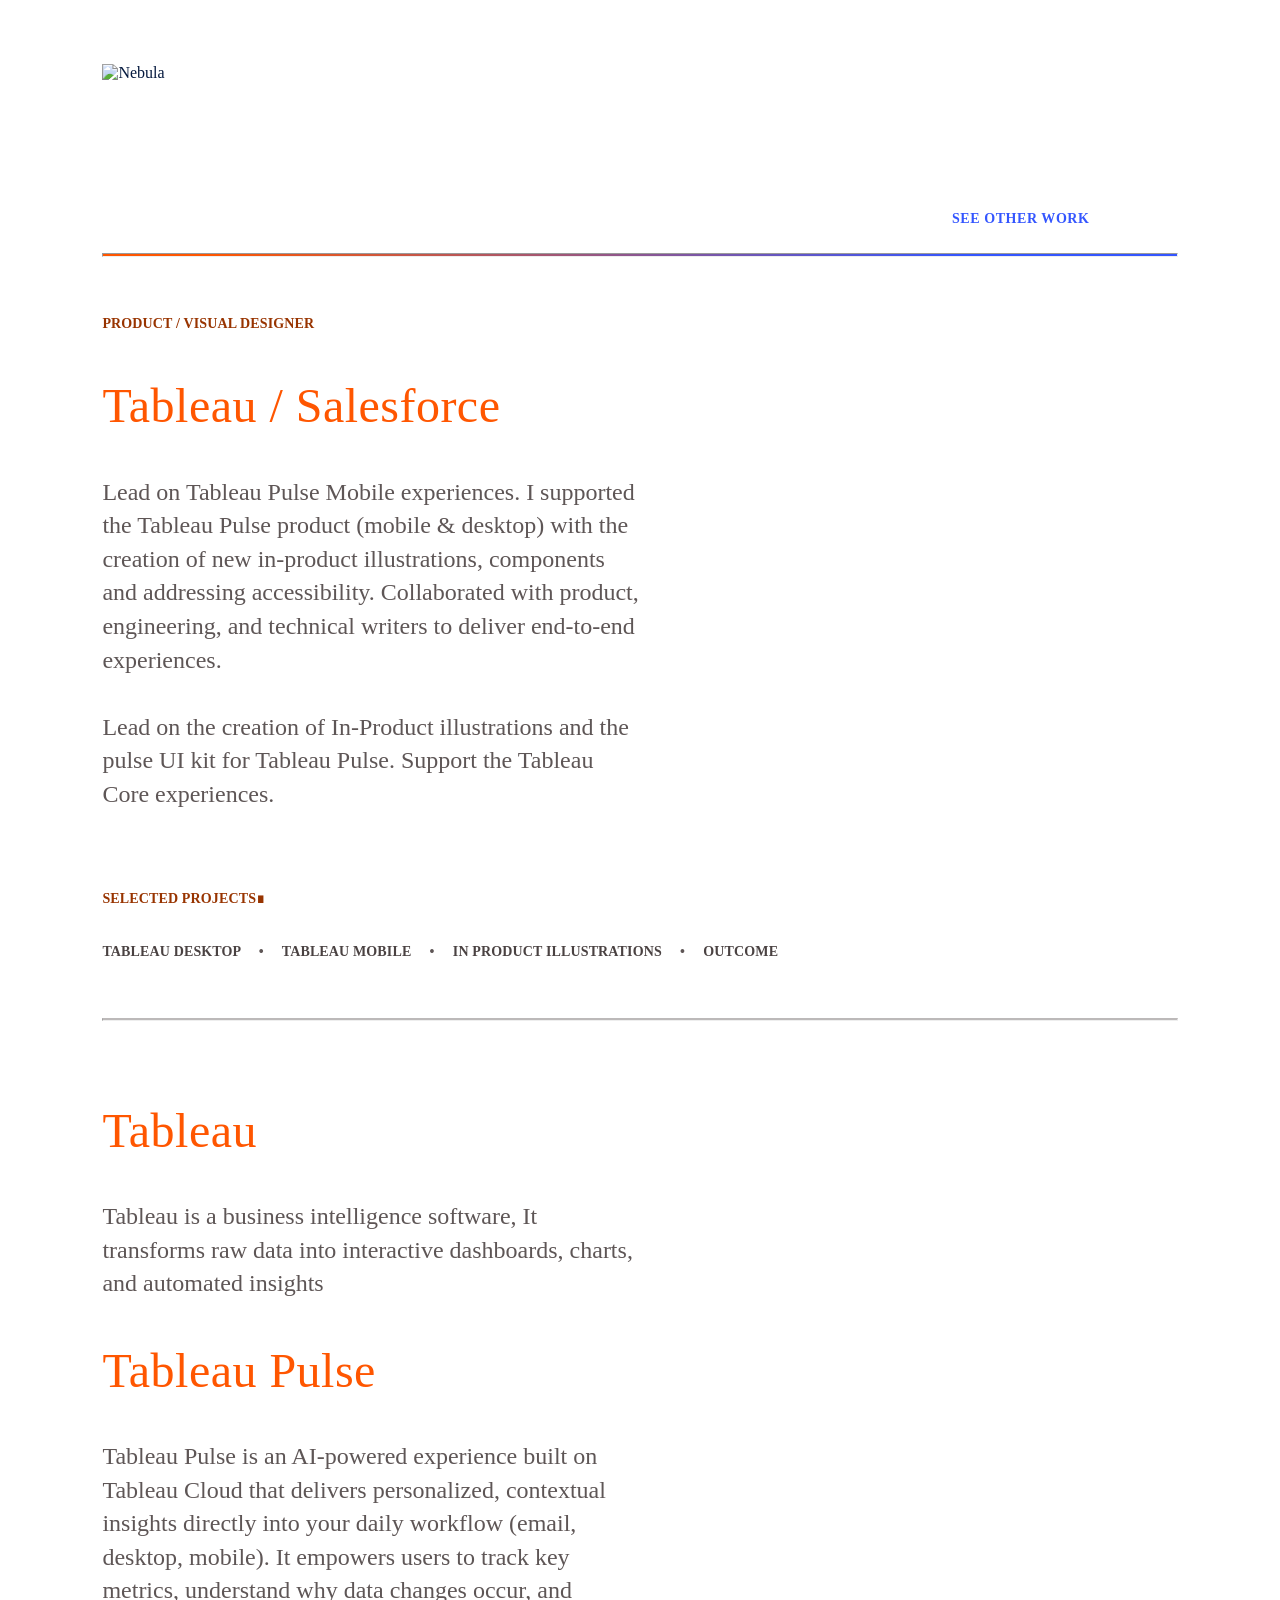
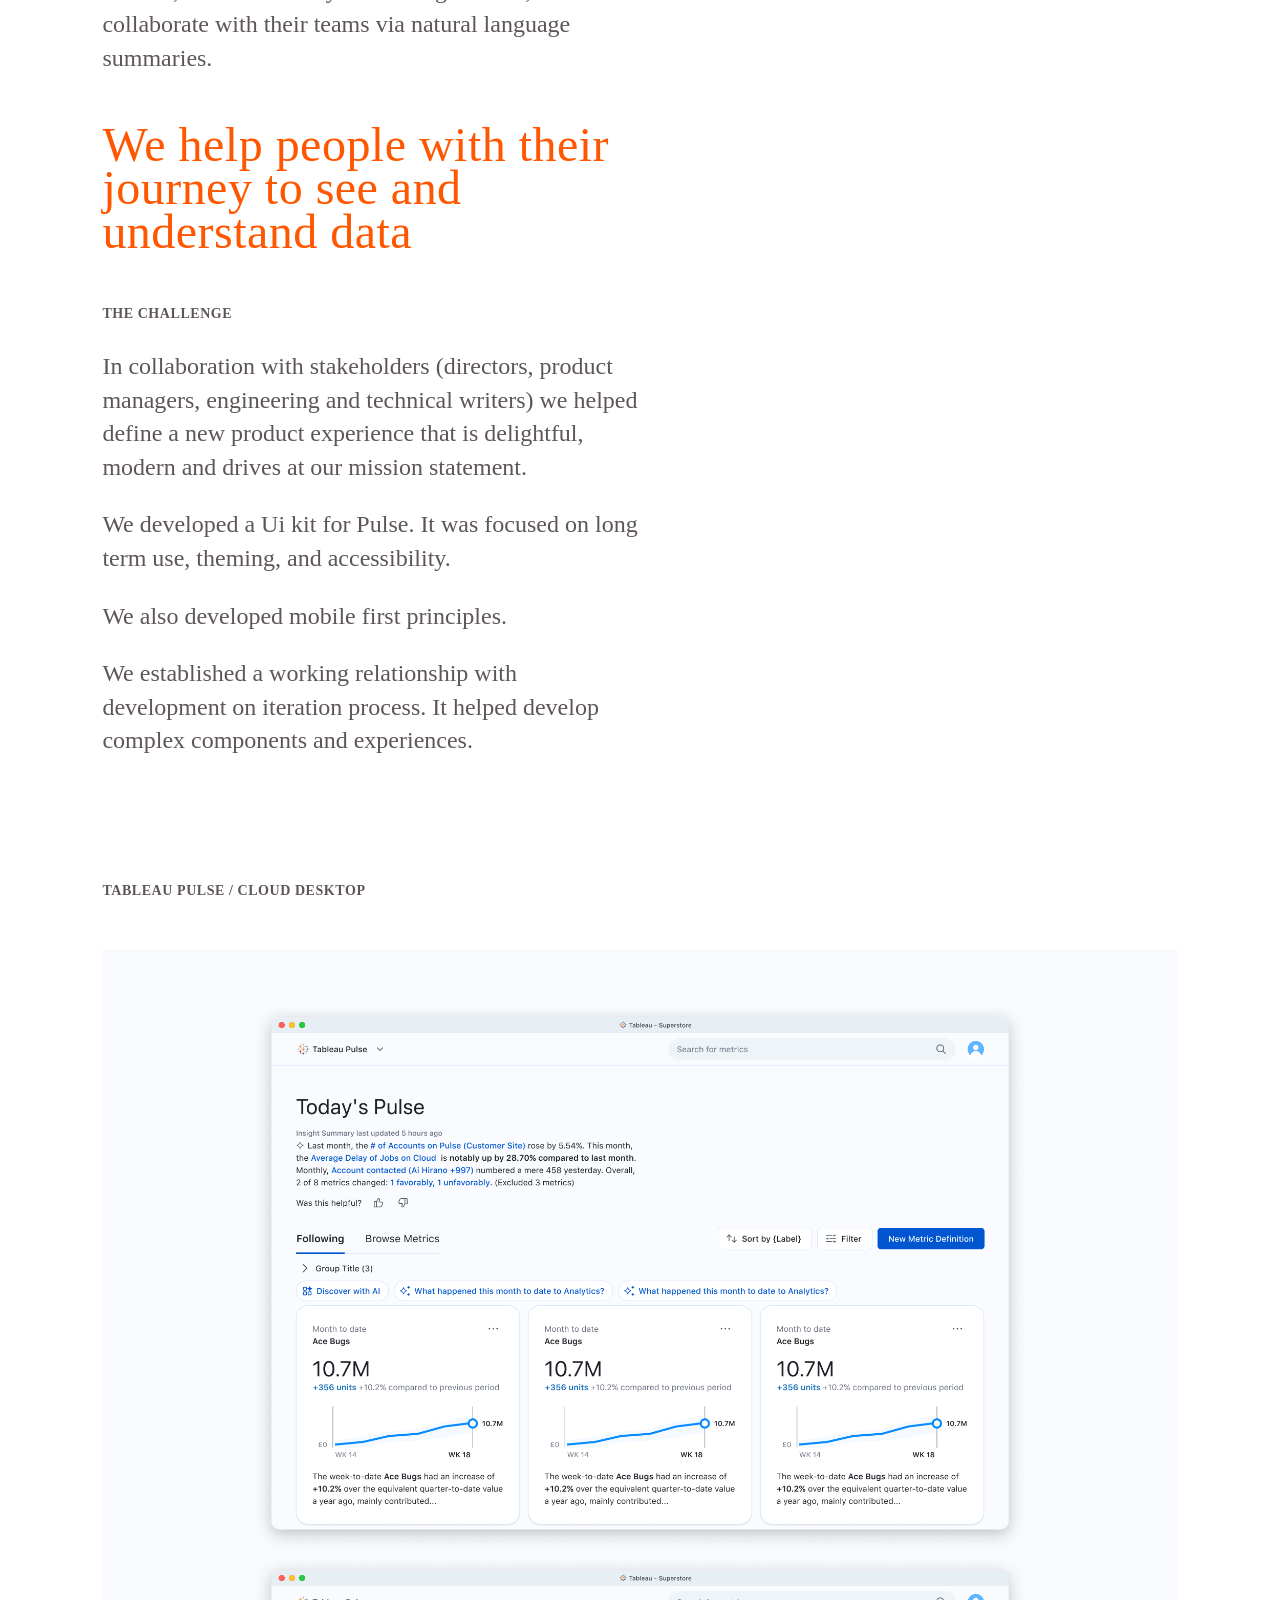
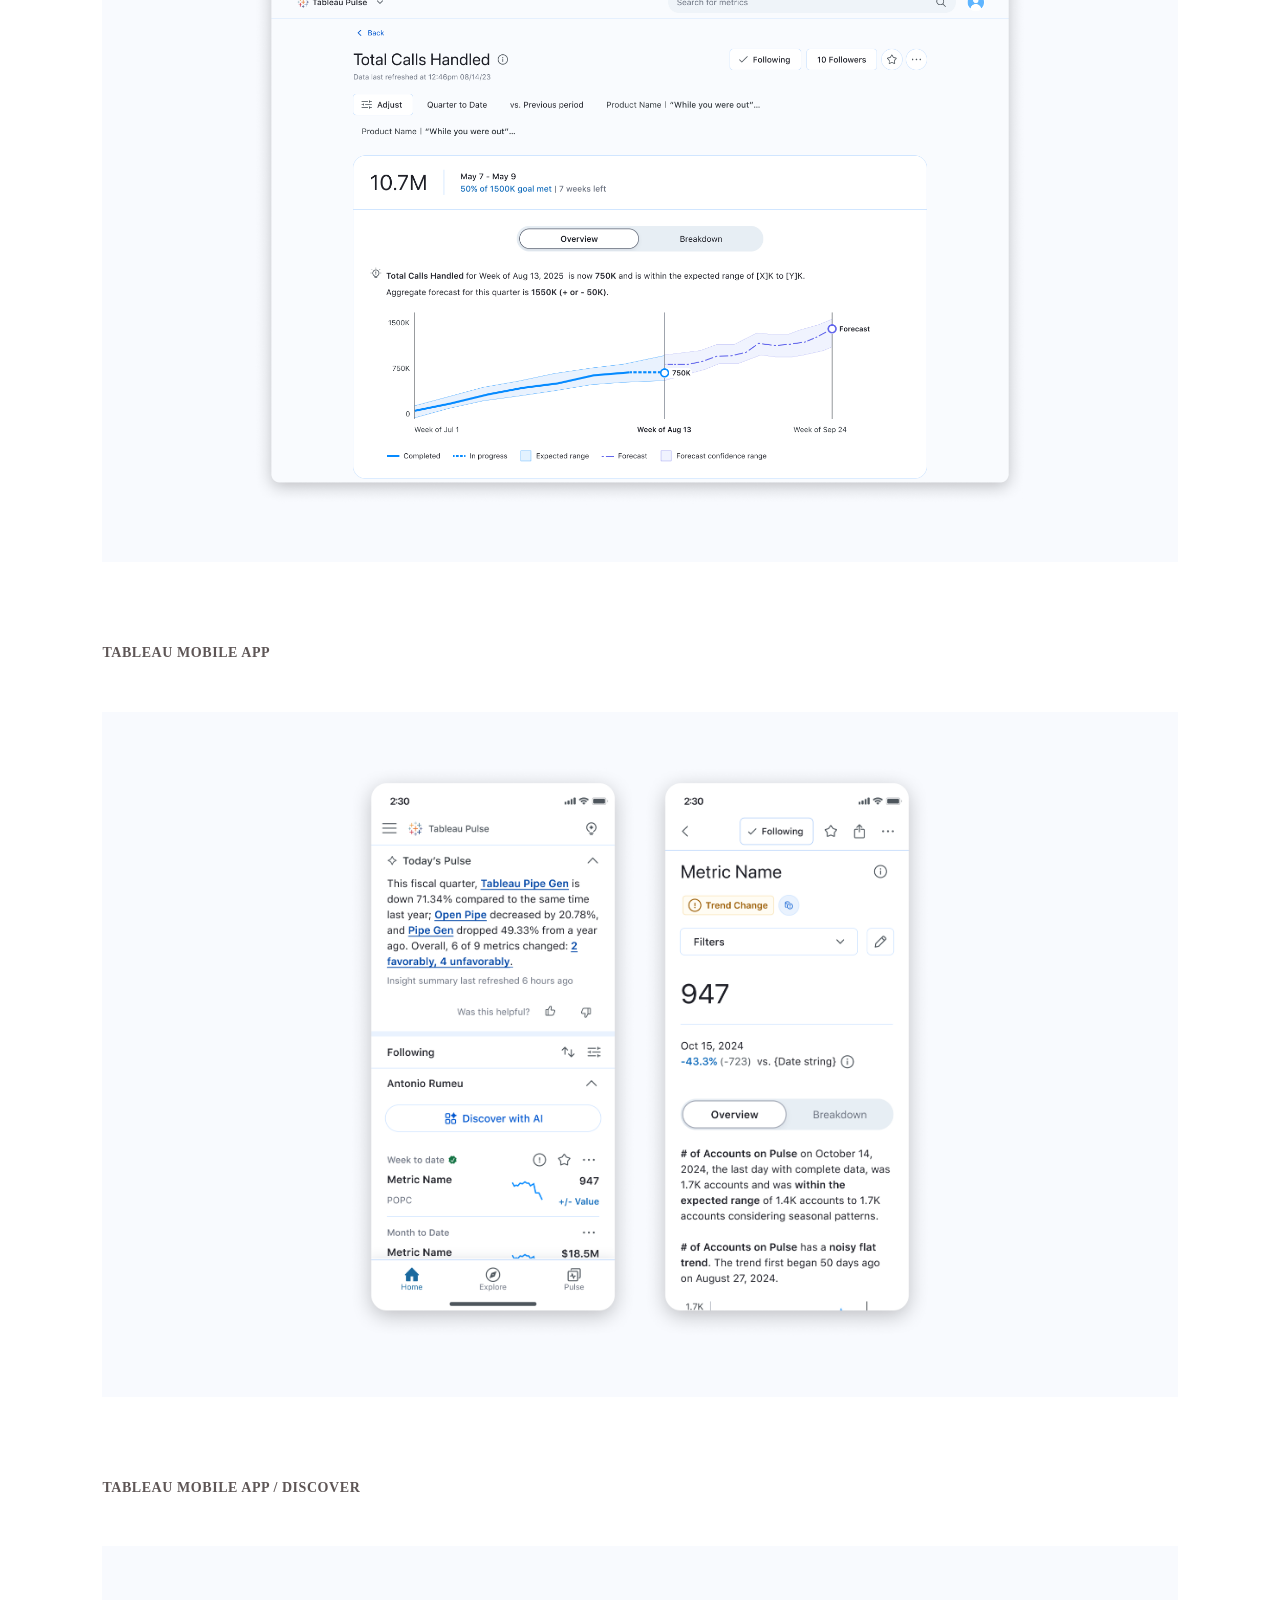
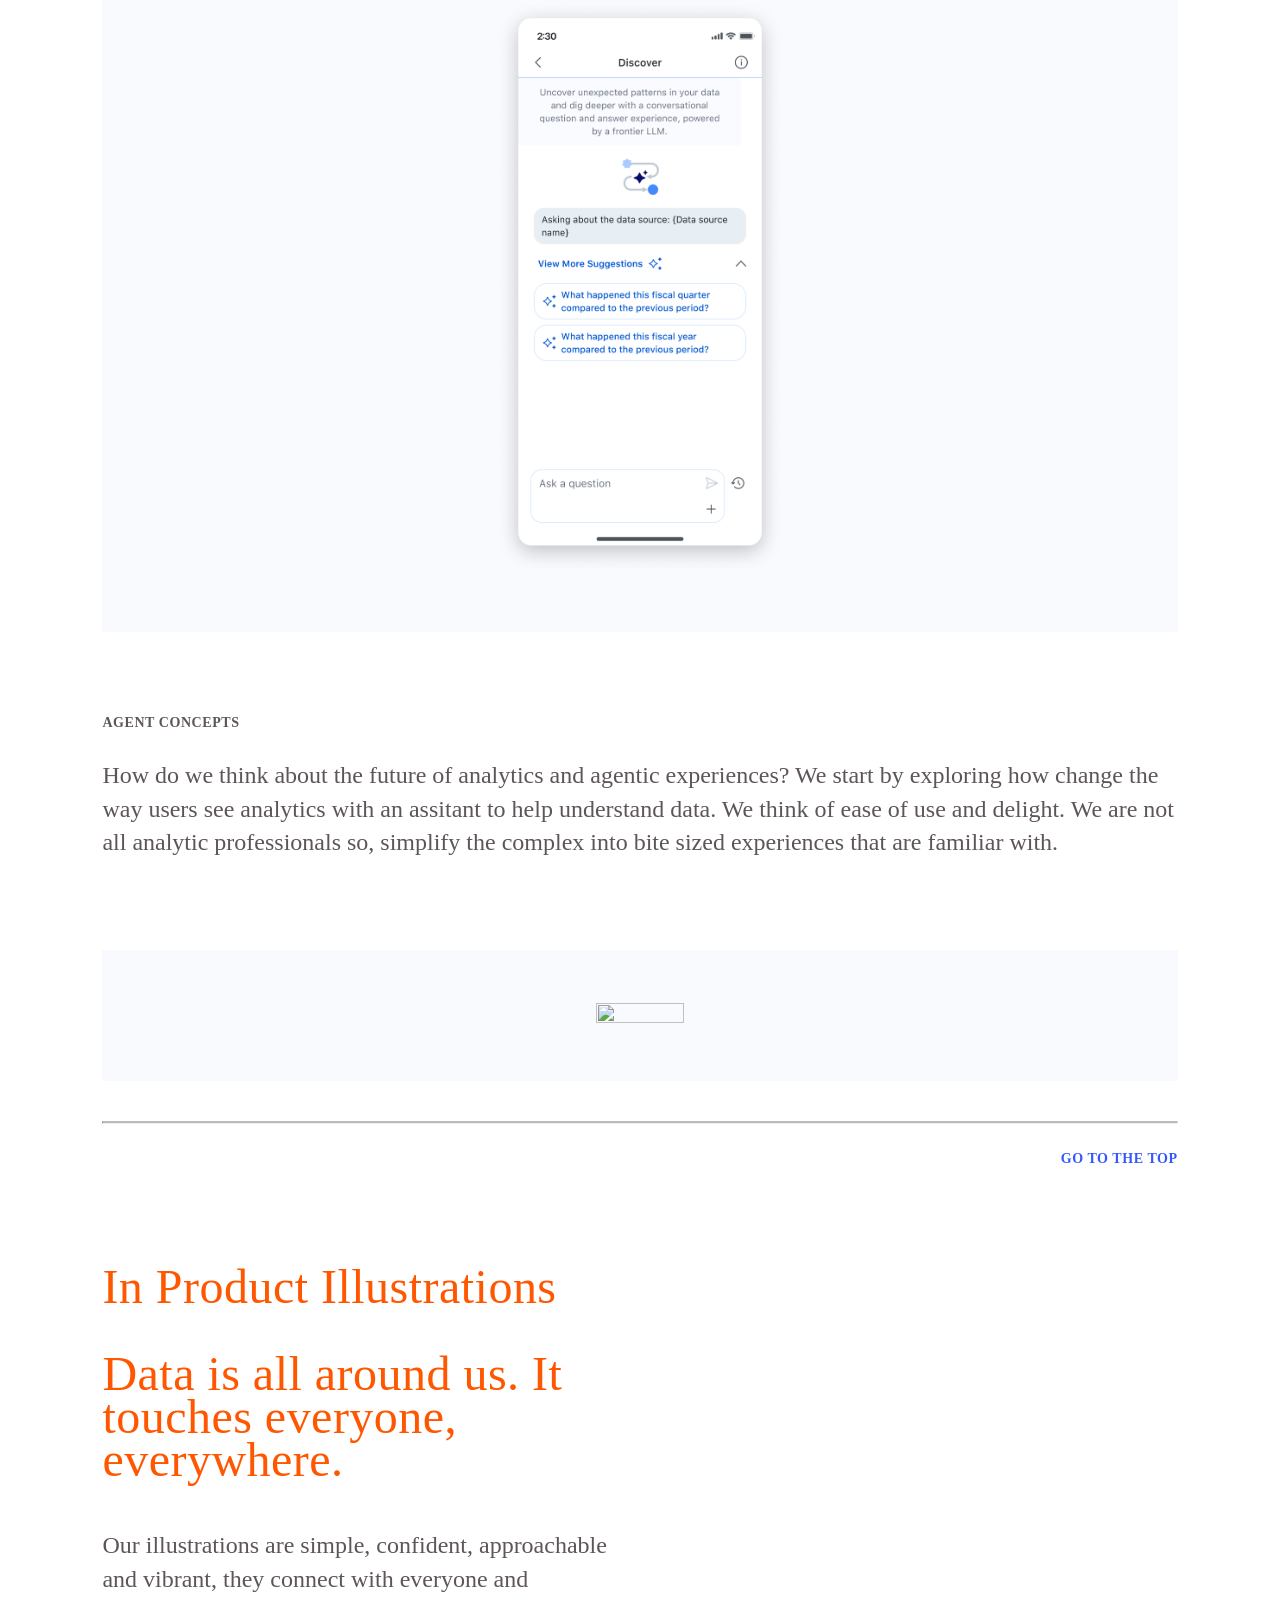
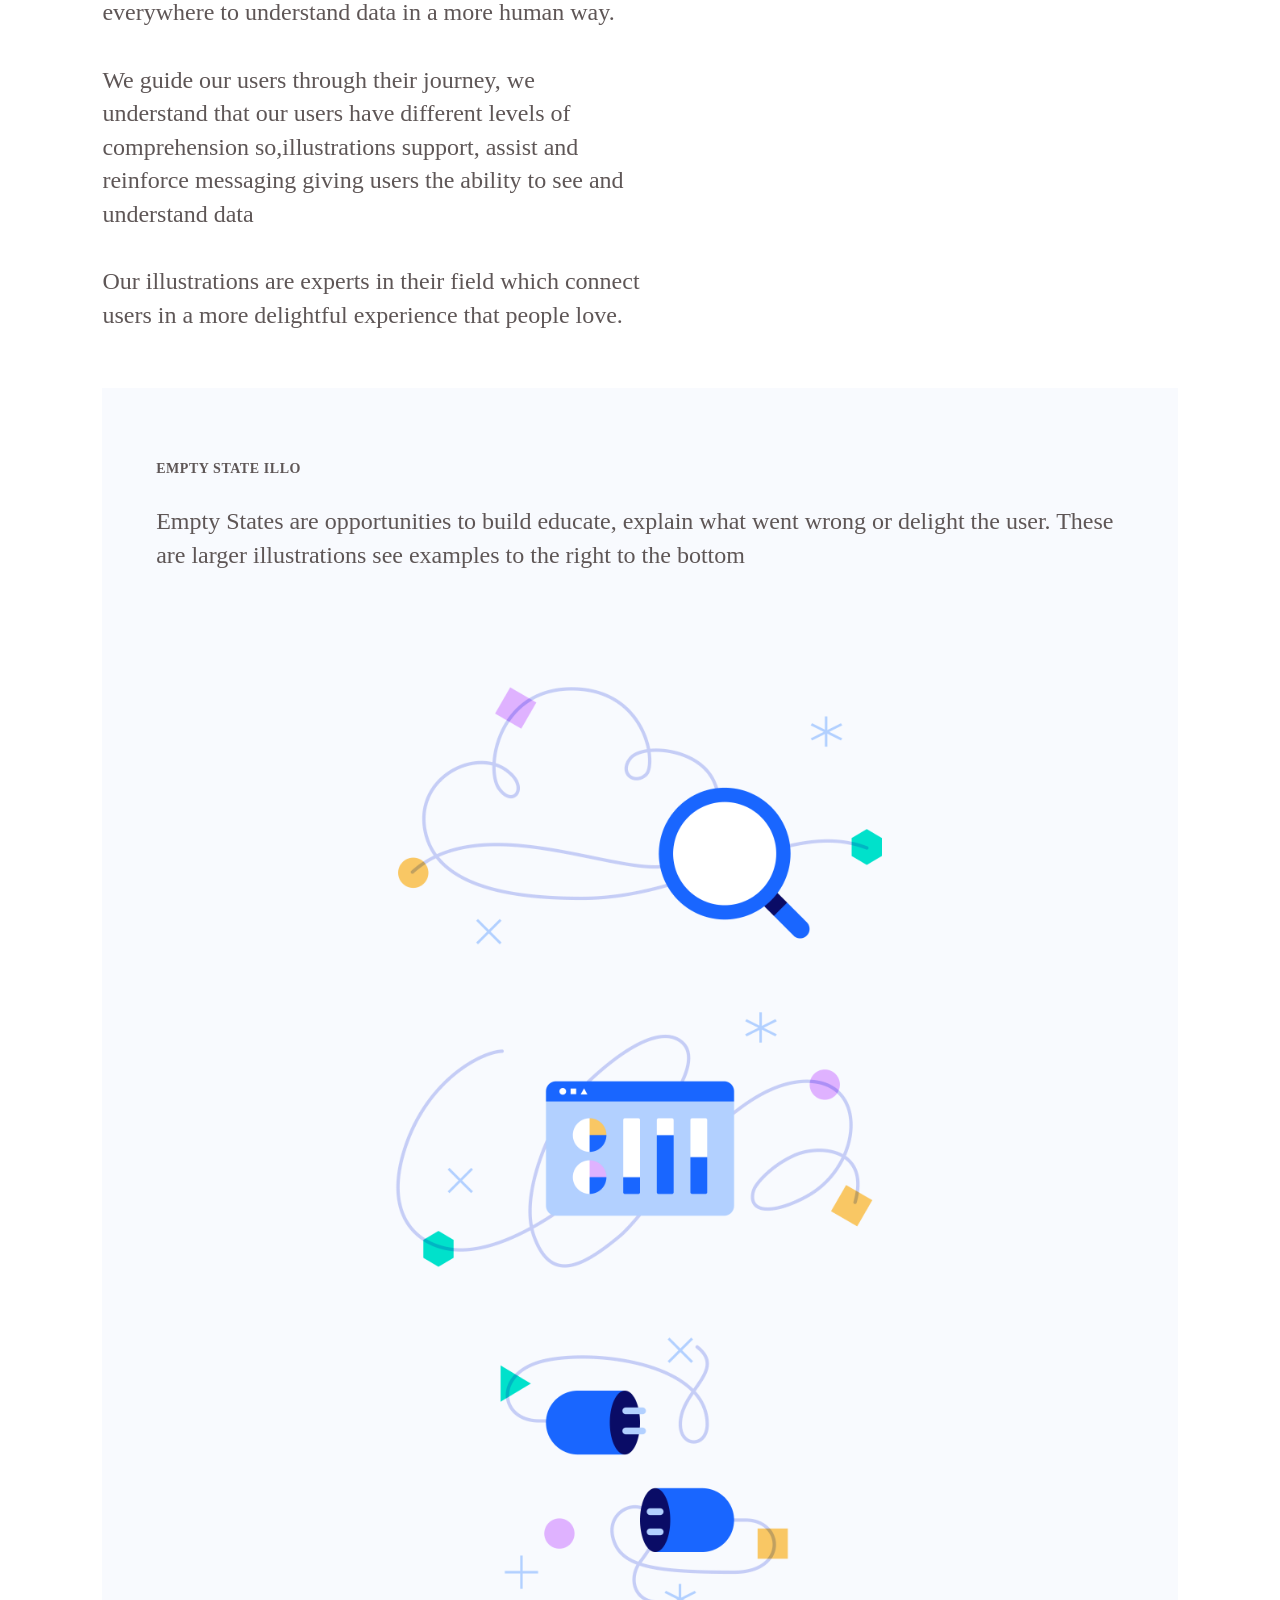
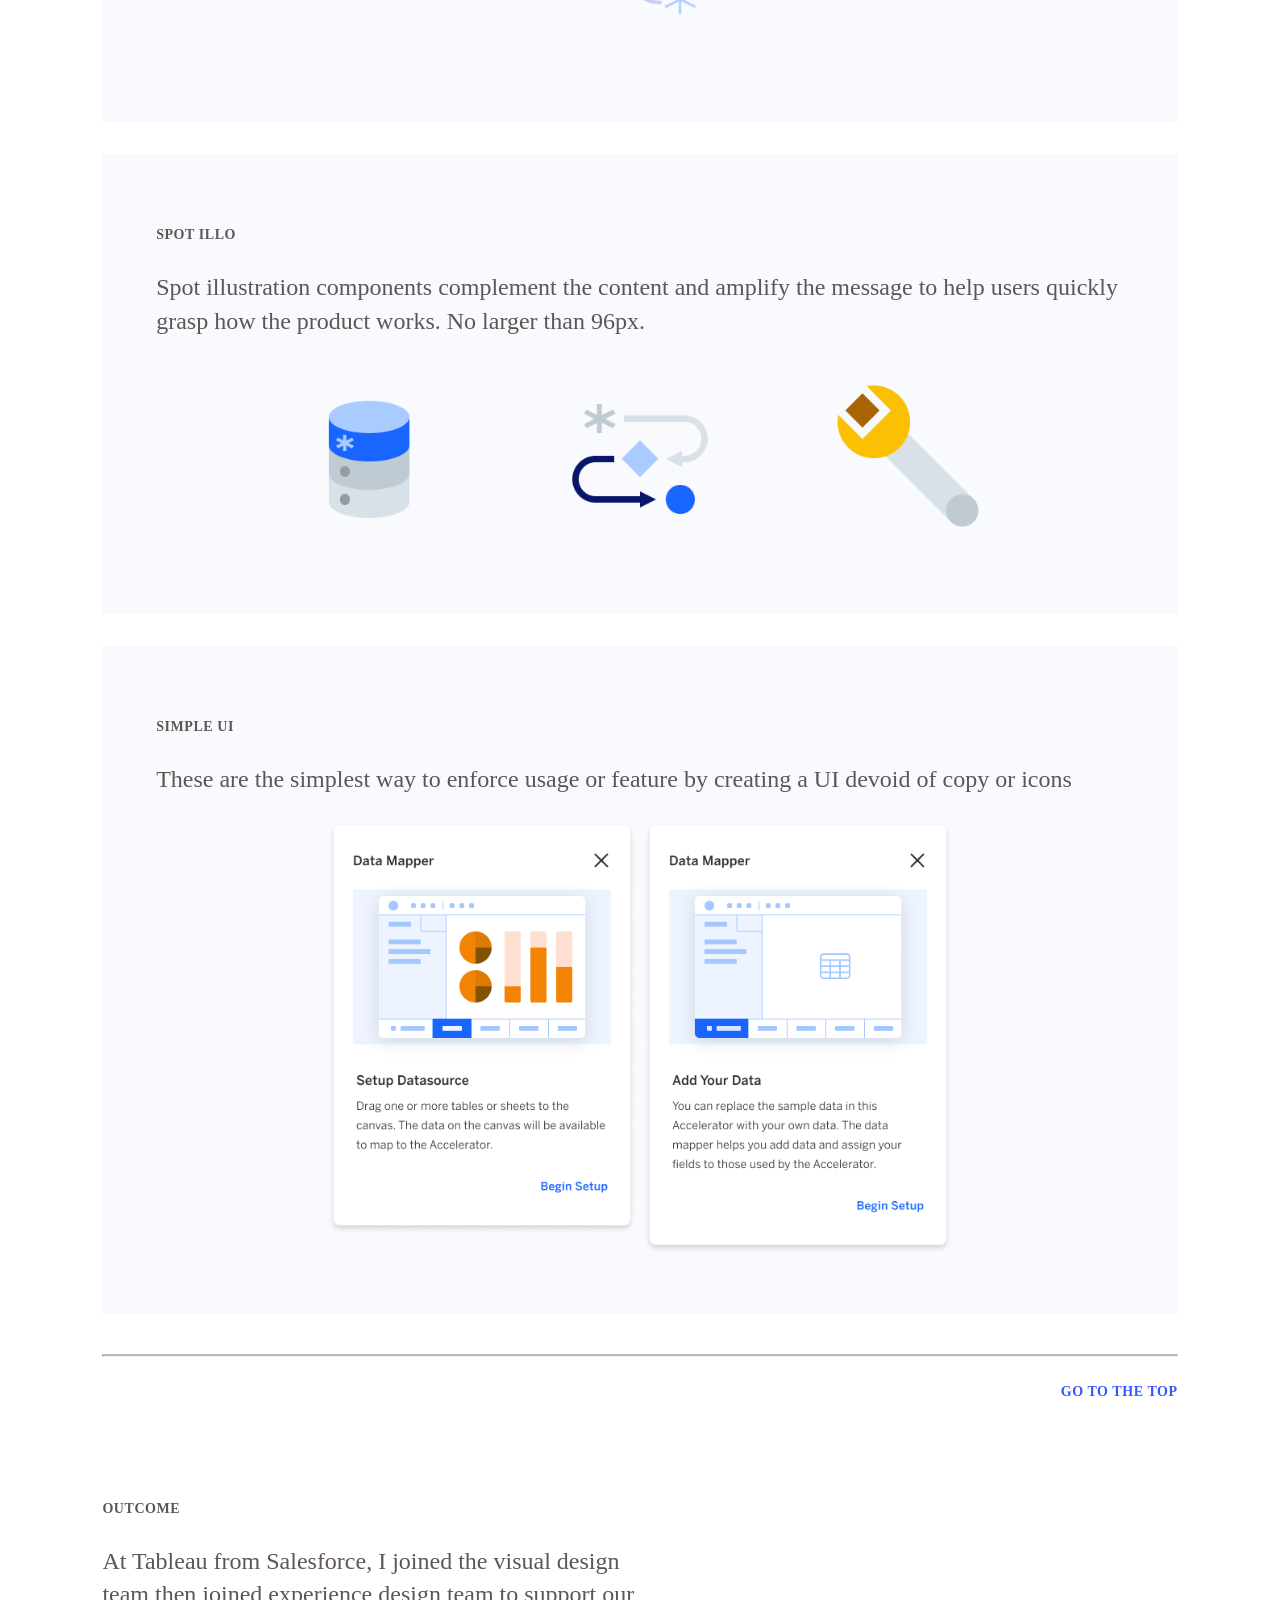
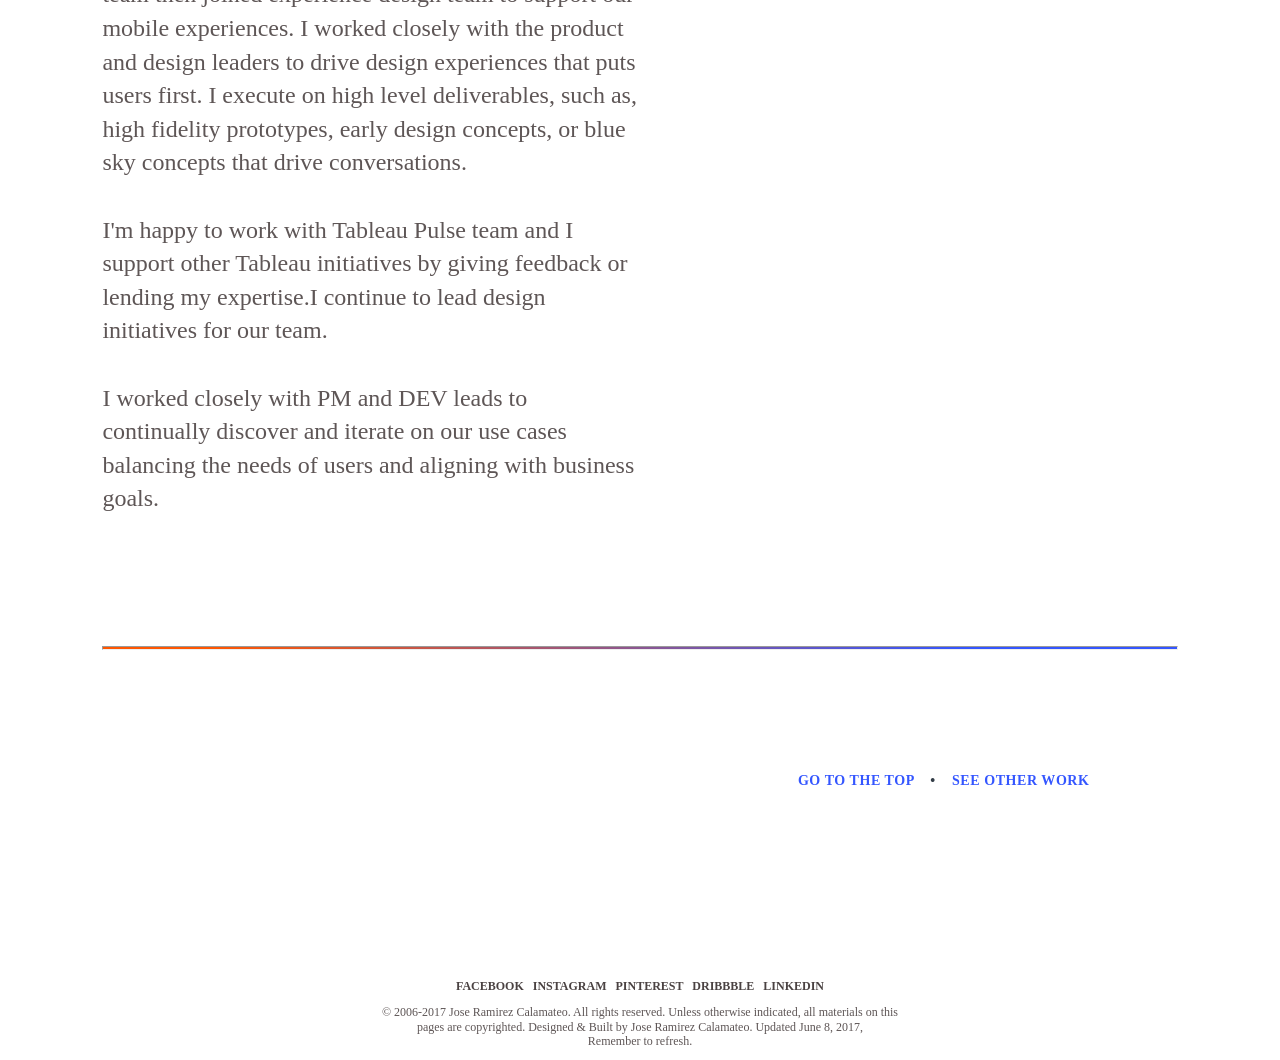
==== prod/work/Tableau/index.html @ 6714b9b6 "First Upload V1.1" ====
<!-- 
	* Nebula v2.0.0 (http://www.nebulasf.com)
	* Copyright 2004-2021 Jose Ramirez Calamateo.
	* Licensed under Nebula : Jose Ramirez Calamateo

	* Work v2.0.0 | Nebula License | nebulasf.com/normal */
-->
<!DOCTYPE html>
<html>
<head>
	
		
	<title>Tableau | Nebula </title>
	
	<meta name="viewport" 				   content="width=device-width, initial-scale=1, maximum-scale=1, user-scalable=no">
	<meta property="og:url"                content="http://www.nebulasf.com/" />
	<meta property="og:type"               content="website" />
	<meta property="og:title"              content="Nebula " />
	<meta property="og:description"        content="I love typography and the visual communication of things." />
	<meta property="og:image"              content="http://www.nebulasf.com/brand/21N4-COLOUR-PTR.svg" />
		
	<link rel="shortcut icon" href="/img/favicon.ico">

	<link rel="stylesheet" type="text/css" href="../../_src/css/MSTR-Layout.css">
	<link rel="stylesheet" type="text/css" href="../../_src/css/MSTR-Style.css">
	<link href="https://fonts.googleapis.com/icon?family=Material+Icons" rel="stylesheet">              

	<script src="https://use.typekit.net/wxu1sfd.js"></script>
	<script>try{Typekit.load({ async: true });}catch(e){}</script>			


</head>

<body>

<!--
==========
SCREEN
==========
-->


<!--  START OF CONTAINER -->				
<div class="container">


	<!--  BRANDING  -->
	<div class="col-xs-12 col-sm-12 col-md-12 col-lg-12 space-4">
		<div class="col-xs-6 col-sm-6 col-md-6 col-lg-6">
			<a href="http://www.nebulasf.com/">
			<img class="logo" src="../../_assets/brand/21N4-COLOUR-PTR.svg" alt="Nebula"></a>
		</div>    
			
		<div class="col-xs-4 col-md-6 col-lg-6">
			<p class="designer sans-serif foregroundDarker">&nbsp;</p>
		</div>
	</div> 
	<!--  BRANDING  -->	
	
		
	<!-- PAGE NAVIGATION -->	
	<div class="col-xs-12 col-sm-12 col-md-12 col-lg-12">
		<!--  START  -->
			<p class="title sans-serif" style="vertical-align: middle;float: right;">
				<a class="accent-right" href="../../../index.html#work"> See Other Work&nbsp;&nbsp;<span class="material-icons md">east</span></a>
			</p>	
		<!--  END  -->
	</div>				
	<!-- PAGE NAVIGATION -->

    
    <!-- LINE -->
    <div class="col-xs-12 col-sm-12 col-md-12 col-lg-12">
        <!--  START  -->		
        <hr class="colour-lg">
        <!--  END  -->	
    </div>
    <!-- LINE -->
	
	<!--  
	==========
	SECTION //
	==========	
	-->

	<!--  BLURB  -->
	<div class="col-xs-12 col-sm-12 col-md-12 col-lg-12 space-top2">	

		<div class="col-xs-12 col-sm-12 col-md-6 col-lg-6">

			<!--  START  -->
			<p class="ProjPage-Type sans-serif accentDark">Product / Visual Designer</p>
			<p class="ProjPage-title serif accent">Tableau / Salesforce</p>  


			<p class="ProjPage-body serif dark">
				Lead on Tableau Pulse Mobile experiences. I supported the Tableau Pulse product (mobile & desktop) with the creation of new in-product illustrations, components and addressing accessibility. Collaborated with product, engineering, and technical writers to deliver end-to-end experiences. 
			<br>
			<br>
				Lead on the creation of In-Product illustrations and the pulse UI kit for Tableau Pulse. Support the Tableau Core experiences.		
			<br>
			</p>
			<br>
			<br>	
			<p class="ProjPage-Type sans-serif accentDark">Selected Projects&#8718;</p>
			<!--  END  -->        
		</div>

		<div class="col-xs-12 col-sm-12 col-md-6 col-lg-6">
			<!--  START  -->	
			<p>&nbsp;</p>
			<!--  END  -->        
		</div>

	</div>
	<!--  BLURB  -->

	<!-- PAGE NAVIGATION -->	
	<div class="col-xs-12 col-sm-12 col-md-12 col-lg-12 space-bot2">
		
		<!--  START  -->
		<div class="col-xs-12 col-sm-12 col-md-12 col-lg-12" style="vertical-align: middle;">
				<p class="ProjPage-Type sans-serif dark">
					<a class="dark" href="#PDESK">Tableau Desktop</a>
					&nbsp;&nbsp;&nbsp;&nbsp;&#8226;&nbsp;&nbsp;&nbsp;&nbsp;
					<a class="dark" href="#PMOB">Tableau Mobile</a>
					&nbsp;&nbsp;&nbsp;&nbsp;&#8226;&nbsp;&nbsp;&nbsp;&nbsp;
					<a class="dark" href="#PART3">In Product Illustrations</a>
					&nbsp;&nbsp;&nbsp;&nbsp;&#8226;&nbsp;&nbsp;&nbsp;&nbsp;
					<a class="dark" href="#END">Outcome</a>
				</p>	
		</div>
		<!--  END  -->
	</div>				
	<!-- PAGE NAVIGATION -->

    	<!--  
	==========
	SECTION //
	==========	
	-->
    
    <!-- LINE -->
    <div class="col-xs-12 col-sm-12 col-md-12 col-lg-12">
        <!--  START  -->		
        <hr class="dark">
        <!--  END  -->	
    </div>
    <!-- LINE -->

	<!--  
	==========
	SECTION //
	==========	
	-->

	<!--  GALLERY -->
	<div class="col-xs-12 col-sm-12 col-md-12 col-lg-12">
	<!--  START  -->

			<!-- PROJECT-INFO -->
			<div class="col-xs-12 col-sm-12 col-md-6 col-lg-6 space-2">
				<p class="ProjPage-title serif accent">Tableau</p> 
				<p class="ProjPage-body serif dark">
					Tableau is a business intelligence software,  It transforms raw data into interactive dashboards, charts, and automated insights</p>	
				
				<p class="ProjPage-title serif accent">Tableau Pulse</p> 	
				<p class="ProjPage-body serif dark">
					Tableau Pulse is an AI-powered experience built on Tableau Cloud that delivers personalized, contextual insights directly into your daily workflow (email, desktop, mobile). It empowers users to track key metrics, understand why data changes occur, and collaborate with their teams via natural language summaries.</p>
					
	
				<p class="ProjPage-title serif accent">We help people with their journey to see and understand data</p> 
				
				<p class="title sans-serif dark">The Challenge</p>	
				
				<p class="ProjPage-body serif dark">
					In collaboration with stakeholders (directors, product managers, engineering and technical writers) we helped define a new product experience that is delightful, modern and drives at our mission statement. 
				</p>
				<p class="ProjPage-body serif dark">
					We developed a Ui kit for Pulse. It was focused on long term use, theming, and accessibility. 
				</p>
            	<p class="ProjPage-body serif dark">
					We also developed mobile first principles.
				</p>				
				<p class="ProjPage-body serif dark">
					 We established a working relationship with development on iteration process. It helped develop complex components and experiences. 
				</p>
				<br>
			</div>	
			<!-- PROJECT-INFO -->


			<!-- PROJECT-INFO -->
			<div class="col-xs-12 col-sm-12 col-md-12 col-lg-12 space-2" id="PDESK">
				<p class="title sans-serif dark">Tableau Pulse / Cloud Desktop</p>
			</div>	
			<!-- PROJECT-INFO -->	

			<!-- PROJECT -->
			<div class="col-xs-12 col-md-12 col-lg-12 space-bot2" style="background-color: rgb(248,250,254); padding: 5%;">
				<center>
				<img src="./_imgproj/UXD---Mock--1.png" border="0" class="projimguxd"><BR>
				<img src="./_imgproj/UXD---Mock--2.png" border="0" class="projimguxd">
				</center>
			</div> 
			<!-- PROJECT -->


			<!-- PROJECT-INFO -->
			<div class="col-xs-12 col-sm-12 col-md-12 col-lg-12 space-2" id="PMOB">
				<p class="title sans-serif dark">Tableau Mobile App</p>
			</div>	
			<!-- PROJECT-INFO -->				

			<!-- PROJECT -->
			<div class="col-xs-12 col-md-12 col-lg-12 space-bot2" style="background-color: rgb(248,250,254); padding: 5%;">
				<center>
				<img src="./_imgproj/UXM---Mock--1.png" border="0" class="projimguxm">
				<img src="./_imgproj/UXM---Mock--2.png" border="0" class="projimguxm">
				</center>
			</div> 
			<!-- PROJECT -->
			
					<!-- PROJECT-INFO -->
			<div class="col-xs-12 col-sm-12 col-md-12 col-lg-12 space-2">
				<p class="title sans-serif dark">Tableau Mobile App / Discover</p>
			</div>	
			<!-- PROJECT-INFO -->				

			<!-- PROJECT -->
			<div class="col-xs-12 col-md-12 col-lg-12 space-bot2" style="background-color: rgb(248,250,254); padding: 5%;">
				<center>
			
				<img src="./_imgproj/UXM---Mock--3.png" border="0" class="projimguxm">
				</center>
			</div> 
			<!-- PROJECT -->
	
			<!-- PROJECT-INFO -->
			<div class="col-xs-12 col-sm-12 col-md-12 col-lg-12 space-2">
				<p class="title sans-serif dark"> Agent Concepts</p>
				<p class="ProjPage-body serif dark">
					How do we think about the future of analytics and agentic experiences?
					We start by exploring how change the way users see analytics with an assitant to help understand data. We think of ease of use and delight. 
					We are not all analytic professionals so, simplify the complex into bite sized experiences that are familiar with. 
					
					<br><br>
				</p>
			</div>	
			<!-- PROJECT-INFO -->				



			<!-- PROJECT -->
			<div class="col-xs-12 col-md-12 col-lg-12 space-bot2" style="background-color: rgb(248,250,254); padding: 5%;">
				<center>
				<img src="./_imgproj/UXM---Concept--1.png" border="0" class="projimguxm" >
				</center>
			</div> 
			<!-- PROJECT -->
	
	

	<!--  END  -->
	</div>	
	<!--  GALLERY -->


	<!--  
	==========
	SECTION //
	==========	
	-->

    <!-- LINE -->
    <div class="col-xs-12 col-sm-12 col-md-12 col-lg-12">
        <!--  START  -->		
        <hr class="dark">
        <!--  END  -->	
    </div>
    <!-- LINE -->


	<!-- PAGE NAVIGATION -->	
	<div class="col-xs-12 col-sm-12 col-md-12 col-lg-12" >
		<!--  START  -->
		<p class="title sans-serif" style="vertical-align: middle;float: right;">
			<a class="accent-right" href="#Top">GO TO THE TOP</a>
		</p>
		<!--  END  -->
	</div>				
	<!-- PAGE NAVIGATION -->


	<!--  
	==========
	SECTION //
	==========	
	-->

	<!--  GALLERY -->
	<div class="col-xs-12 col-sm-12 col-md-12 col-lg-12" id="PART3">
	<!--  START  -->

				<!-- PROJECT-INFO -->
			<div class="col-xs-12 col-sm-12 col-md-6 col-lg-6 space-2">

				<p class="ProjPage-title serif accent">In Product Illustrations <br><br>
				Data is all around us. It touches everyone, everywhere.</p>
				
				<p class="ProjPage-body serif dark">
				Our illustrations are simple, confident, approachable and vibrant, they connect with everyone and everywhere to understand data in a more human way. 
				<br><br>
				We guide our users through their journey, we understand that our users have different levels of comprehension so,illustrations support, assist and reinforce messaging giving users the ability to see and understand data 
				<br><br>
				Our illustrations are experts in their field which connect users in a more delightful experience that people love.</p>

			</div>	
			<!-- PROJECT-INFO -->
							
			<!-- PROJECT -->
			<div class="col-xs-12 col-md-12 col-lg-12 space-bot2" style="background-color: rgb(248,250,254); padding: 5%;">
				<p class="title sans-serif dark"> Empty State Illo</p>
				<p class="ProjPage-body serif dark">
					Empty States are opportunities to build educate, explain what went wrong or delight the user. These are larger illustrations see examples to the right to the bottom
				</p>
				<br><br>
				<center>
				<img src="./_imgproj/UIkit---illo--1.png" border="0" class="projimguxd">
				</center>
			</div> 
			<!-- PROJECT -->
			
			<!-- PROJECT -->
			<div class="col-xs-12 col-md-12 col-lg-12 space-bot2" style="background-color: rgb(248,250,254); padding: 5%;">
				<p class="title sans-serif dark"> Spot Illo</p>
				<p class="ProjPage-body serif dark">
						Spot illustration components complement the content and amplify the message to help users quickly grasp how the product works. No larger than 96px. 
				</p>
				<center>
				<img src="./_imgproj/UIkit---illo--2.png" border="0" class="projimguxd">
				</center>
			</div> 
			<!-- PROJECT -->
			
			<!-- PROJECT -->
			<div class="col-xs-12 col-md-12 col-lg-12 space-bot2" style="background-color: rgb(248,250,254); padding: 5%;">
				<p class="title sans-serif dark"> Simple UI</p>
				<p class="ProjPage-body serif dark">
					These are the simplest way to enforce usage or feature by creating a UI devoid of copy or icons
				</p>
				<center>
				<img src="./_imgproj/UIkit---illo--3.png" border="0" class="projimguxd">
				</center>
			</div> 
			<!-- PROJECT -->
	<!--  END  -->
	</div>	
	<!--  GALLERY -->

	<!--  
	==========
	SECTION //
	==========	
	-->

    <!-- LINE -->
    <div class="col-xs-12 col-sm-12 col-md-12 col-lg-12">
        <!--  START  -->		
        <hr class="dark">
        <!--  END  -->	
    </div>
    <!-- LINE -->


	<!-- PAGE NAVIGATION -->	
	<div class="col-xs-12 col-sm-12 col-md-12 col-lg-12" >
		<!--  START  -->
			<p class="title sans-serif" style="vertical-align: middle;float: right;">
				<a class="accent-right" href="#Top">GO TO THE TOP</a>
			</p>	
		<!--  END  -->
	</div>				
	<!-- PAGE NAVIGATION -->


	<!--  
	==========
	SECTION //
	==========	
	-->


	<!-- BLURB  -->
	<div class="col-xs-12 col-sm-12 col-md-12 col-lg-12 space-4" id="END">

		<div class="col-xs-12 col-sm-12 col-md-6 col-lg-6">
		<!--  START  -->
		<p class="title sans-serif dark">Outcome</p>
		<p class="ProjPage-body serif dark">
			At Tableau from Salesforce, I joined the visual design team then joined experience design team to support our mobile experiences. I worked closely with the product and design leaders to drive design experiences that puts users first.  I execute on high level deliverables, such as, high fidelity  prototypes, early design concepts, or blue sky concepts that drive conversations.

			<br><br>
			I'm happy to work with Tableau Pulse team and I support other Tableau initiatives by giving feedback or lending my expertise.I continue to lead design initiatives for our team.  
			<br><br>
			I worked closely with PM and DEV leads to continually discover and iterate on our use cases balancing the needs of users and aligning with business goals.
			<br><br>
		</p>

		<!--  END  -->        
		</div>	
	</div>
	<!--  BLURB  -->

    
    <!-- LINE -->
    <div class="col-xs-12 col-sm-12 col-md-12 col-lg-12" >
        <!--  START  -->		
        <hr class="colour-lg">
        <!--  END  -->	
    </div>
    <!-- LINE -->
	

	<!-- PAGE NAVIGATION -->	
	<div class="col-xs-12 col-sm-12 col-md-12 col-lg-12 space-6" >
		<!--  START  -->
				<p class="title sans-serif" style="vertical-align: middle;float: right;">
					<a class="accent-right" href="#Top">GO TO THE TOP</a>
						&nbsp;&nbsp;&nbsp;&#8226;&nbsp;&nbsp;&nbsp;
					<a class="accent-right" href="../../../index.html#work"> See Other Work&nbsp;&nbsp;<span class="material-icons md">east</span></a>
				</p>
		<!--  END  -->
	</div>				
	<!-- PAGE NAVIGATION -->

	<!--  COPYRIGHT -->	
	<div class="col-xs-12 col-sm-12 col-md-12 col-lg-12 space-4">
		<!--  START  -->
		<div class="col-xs-12 col-md-offset-3 col-md-6 col-lg-offset-3 col-lg-6">
		
		<center>
		<p class="social-media sans-serif dark"> 
			<a class="dark" href="https://www.facebook.com/Nebula-SF-43891899122/" target="_blank">
			Facebook</a>&nbsp;&nbsp;
			<a class="dark" href="https://www.instagram.com/interstellarastronaut/" target="_blank">
			Instagram</a>&nbsp;&nbsp;
			<a class="dark" href="https://www.pinterest.com/planetarysystem/" target="_blank">
			Pinterest</a>&nbsp;&nbsp;
			<a class="dark" href="https://dribbble.com/nebulasf/" target="_blank">
			Dribbble</a>&nbsp;&nbsp;
			<a class="dark" href="https://www.linkedin.com/in/joseramirezcalamateo" target="_blank">
			LinkedIn</a></p>
		<p class="copyright sans-serif dark">
		&copy;&nbsp;2006-2017 Jose Ramirez Calamateo. All rights reserved.
		Unless otherwise indicated, all materials on this pages are copyrighted.
		Designed & Built by Jose Ramirez Calamateo. Updated June 8, 2017, <br>Remember to refresh.
		</p>
		<center>	
		</div>
		<!--  END  -->
	</div>				
	<!--  COPYRIGHT -->

	<script>
		function openModal() {
		document.getElementById('myModal').style.display = "block";
		}
		
		function closeModal() {
		document.getElementById('myModal').style.display = "none";
		}
		
		var slideIndex = 1;
		showSlides(slideIndex);
		
		function plusSlides(n) {
		showSlides(slideIndex += n);
		}
		
		function currentSlide(n) {
		showSlides(slideIndex = n);
		}
		
		function showSlides(n) {
		var i;
		var slides = document.getElementsByClassName("mySlides");
		var dots = document.getElementsByClassName("demo");
		var captionText = document.getElementById("caption");
		if (n > slides.length) {slideIndex = 1}
		if (n < 1) {slideIndex = slides.length}
		for (i = 0; i < slides.length; i++) {
			slides[i].style.display = "none";
		}
		for (i = 0; i < dots.length; i++) {
			dots[i].className = dots[i].className.replace(" active", "");
		}
		slides[slideIndex-1].style.display = "block";
		dots[slideIndex-1].className += " active";
		captionText.innerHTML = dots[slideIndex-1].alt;
		}
	</script>

</body>
</html>
---- prod/_src/css/MSTR-Layout.css ----
/*!
 * Nebula v2.1.1 (http://www.nebulasf.com)
 * Copyright 2004-2021 Jose Ramirez Calamateo.
 * Licensed under Nebula
 */

/*! MSTR-Layout.css v3.0.0 | Nebula License | nebulasf.com/normal */

/* GENERAL LAYOUT CSS */
        
        * {
            -webkit-box-sizing: border-box;
               -moz-box-sizing: border-box;
                    box-sizing: border-box;
        }
          
        body {
            margin: 0;
        }
        
       

/* MOBILE CSS */					
/* Large devices (desktops, 992px and up)*/

    @media (min-width: 375px) {

            .container {
              width: 100%;
            }
        }
        

/* DESKTOP CSS */					
/* Large devices (desktops, 992px and up)*/

  @media (min-width: 1024px) {
            .container {
            width: 100%;

            }
        }


/* MOBILE CSS */
/* `md` applies to small devices (landscape phones, less than 768px)*/


  @media (min-width: 375px) {

        .container {
            max-width: 100%;
            padding-right: 24px;
            padding-left: 24px;
            margin-right: auto;
            margin-left: auto;
        }
        .container-fluid {
            max-width: 100%;
            padding-right: 15px;
            padding-left: 15px;
            margin-right: auto;
            margin-left: auto;
        }        
        
        
         
     /* NEW PROJECT SIZE CSS */
     
        .projimguxd {
              width: 100%;
              height: 100%;
              object-fit: cover;
        }
            
        .projimguxm {
              width: 100%;
              height: 100%;
              object-fit: cover;
        }

        .projimgother {
              width: 100%;
              height: 100%;
              object-fit: cover;
        }
        
     /* OLD PROJECT SIZE CSS */
        
         .proj-img {
            width:100%;
            border: 0;
            align-items: center;   
        }    
        
               
        .projimg2 {
            width:30%;
            border: 0;
            align-items: center;   
        }
        

    /* CSS */
    

     	.home-hero{
            width:100%;
            height:600px;
            margin:0;
            padding:0px 0;
            background-size:cover;
            background-position:top center;
            overflow:hidden;
        }
    
        .project-hero{
            width:100%;
            height:600px;
            margin:0;
            padding:0px 0;
            background-size:cover;
            background-position:top center;
            overflow:hidden;
        }
    
        .project-hero.min {
            height:auto !important;
            background-color:transparent !important;
            color:#f1592a !important;
            padding:0 !important;
        }

    /* SPACING CSS */
    
        .space-top2{
            margin-top:1.0em;
        }    
    
        .space-top2{
            margin-top:2.0em;
        }
        .space-top4{
            margin-top:3.0em;
        }
    
        .space-top6{
            margin-top:4.0em;
        }
    
        .space-top8{
            margin-top:6.0em;
        }
    
        .space-bot4{
            margin-bottom:2.0em;
        }
    
        .space-bot6{
            margin-bottom:3.0em;
        }
    
        .space-2 {
            margin-top:1.0em;
            margin-bottom:1.0em;
        }
        
        .space-4 {
            margin-top:2.0em;
            margin-bottom:2.0em;
        }
        
        .space-6 {
            margin-top:3.0em;
            margin-bottom:3.0em;
        }

    /* SPACING CSS */

}


/* DESKTOP CSS */					
/* Large devices (desktops, 992px and up)*/

  @media (min-width: 1024px) {
	
    	.ctr1 {
            display: flex;
            justify-content: center;
            align-items: center;
    	}
      
        .container {
            max-width: 100%;
            padding-right:8%;
            padding-left: 8%;
            margin-right: auto;
            margin-left: auto;
        }
          
        .container-fluid {
            max-width: 100%;
            padding-right: 15px;
            padding-left: 15px;
            margin-right: auto;
            margin-left: auto;
        }

    /* NEW PROJECT SIZE CSS */
    
        .projimguxd {
              width: 80%;
              height: 80%;
              object-fit: cover;
        }
            
        .projimguxm {
              width: 30%;
              height: 30%;
              object-fit: cover;
        }
         
        .projimgother {
              width: 60%;
              height: 60%;
              object-fit: cover;
        }        
        
    /* OLD PROJECT SIZE CSS */        


        .proj-img {
            width:100%;
            border: 0;
            align-items: center;   
        }
        
        .projimg2 {
            width:30%;
            border: 0;
            align-items: center;   
        }        

    /* CSS */
            
        .home-hero{
            width:100%;
            height:600px;
            margin:0;
            padding:0px 0;
            background-size:cover;
            background-position:top center;
            overflow:hidden;
        }
    
        .project-hero{
            width:100%;
            height:600px;
            margin:0;
            padding:0px 0;
            background-size:cover;
            background-position:top center;
            overflow:hidden;
        }
    
        .home-hero.min {
            height:auto !important;
            background-color:transparent !important;
            color:#f1592a !important;
            padding:0 !important;
            }

    /* SPACING CSS */

        .space-s25 {
            margin-top:0.25em;
        }
    
        .space-top1{
            margin-top:1.0em;
        }
    
        .space-top2{
            margin-top:2.0em;
        }
    
        .space-top4{
            margin-top:4.0em;
        }
    
        .space-top6{
            margin-top:6.0em;
        }
    
        .space-top8{
            margin-top:8.0em;
        }
    
        .space-bot1{
            margin-bottom:1.0em;
        }
        
        .space-bot2{
            margin-bottom:2.0em;
        }
    
        .space-bot4{
            margin-bottom:4.0em;
        }
    
        .space-bot6{
            margin-bottom:6.0em;
        }
    
        .space-2 {
            margin-top:2.0em;
            margin-bottom:2.0em;
        }
        
        .space-4 {
            margin-top:4.0em;
            margin-bottom:4.0em;
        }
        
        .space-6 {
            margin-top:6.0em;
            margin-bottom:6.0em;
        }

    /* SPACING CSS */

}




/* LAYBOUT CSS */					
/* Large devices (desktops, 992px and up)*/

 .col-xs-1, .col-sm-1, .col-md-1, .col-lg-1, .col-xs-2, .col-sm-2, .col-md-2, .col-lg-2, .col-xs-3, .col-sm-3, .col-md-3, .col-lg-3, .col-xs-4, .col-sm-4, .col-md-4, .col-lg-4, .col-xs-5, .col-sm-5, .col-md-5, .col-lg-5, .col-xs-6, .col-sm-6, .col-md-6, .col-lg-6, .col-xs-7, .col-sm-7, .col-md-7, .col-lg-7, .col-xs-8, .col-sm-8, .col-md-8, .col-lg-8, .col-xs-9, .col-sm-9, .col-md-9, .col-lg-9, .col-xs-10, .col-sm-10, .col-md-10, .col-lg-10, .col-xs-11, .col-sm-11, .col-md-11, .col-lg-11, .col-xs-12, .col-sm-12, .col-md-12, .col-lg-12 {
    position: relative;
    min-height: 1px;
  }
          .col-xs-1, .col-xs-2, .col-xs-3, .col-xs-4, .col-xs-5, .col-xs-6, .col-xs-7, .col-xs-8, .col-xs-9, .col-xs-10, .col-xs-11, .col-xs-12 {
            float: left;
          }
          .col-xs-12 {
            width: 100%;
          }
          .col-xs-11 {
            width: 91.66666667%;
          }
          .col-xs-10 {
            width: 83.33333333%;
          }
          .col-xs-9 {
            width: 75%;
          }
          .col-xs-8 {
            width: 66.66666667%;
          }
          .col-xs-7 {
            width: 58.33333333%;
          }
          .col-xs-6 {
            width: 50%;
          }
          .col-xs-5 {
            width: 41.66666667%;
          }
          .col-xs-4 {
            width: 33.33333333%;
          }
          .col-xs-3 {
            width: 25%;
          }
          .col-xs-2 {
            width: 16.66666667%;
          }
          .col-xs-1 {
            width: 8.33333333%;
          }
          .col-xs-pull-12 {
            right: 100%;
          }
          .col-xs-pull-11 {
            right: 91.66666667%;
          }
          .col-xs-pull-10 {
            right: 83.33333333%;
          }
          .col-xs-pull-9 {
            right: 75%;
          }
          .col-xs-pull-8 {
            right: 66.66666667%;
          }
          .col-xs-pull-7 {
            right: 58.33333333%;
          }
          .col-xs-pull-6 {
            right: 50%;
          }
          .col-xs-pull-5 {
            right: 41.66666667%;
          }
          .col-xs-pull-4 {
            right: 33.33333333%;
          }
          .col-xs-pull-3 {
            right: 25%;
          }
          .col-xs-pull-2 {
            right: 16.66666667%;
          }
          .col-xs-pull-1 {
            right: 8.33333333%;
          }
          .col-xs-pull-0 {
            right: 0;
          }
          .col-xs-push-12 {
            left: 100%;
          }
          .col-xs-push-11 {
            left: 91.66666667%;
          }
          .col-xs-push-10 {
            left: 83.33333333%;
          }
          .col-xs-push-9 {
            left: 75%;
          }
          .col-xs-push-8 {
            left: 66.66666667%;
          }
          .col-xs-push-7 {
            left: 58.33333333%;
          }
          .col-xs-push-6 {
            left: 50%;
          }
          .col-xs-push-5 {
            left: 41.66666667%;
          }
          .col-xs-push-4 {
            left: 33.33333333%;
          }
          .col-xs-push-3 {
            left: 25%;
          }
          .col-xs-push-2 {
            left: 16.66666667%;
          }
          .col-xs-push-1 {
            left: 8.33333333%;
          }
          .col-xs-push-0 {
            left: 0;
          }
          .col-xs-offset-12 {
            margin-left: 100%;
          }
          .col-xs-offset-11 {
            margin-left: 91.66666667%;
          }
          .col-xs-offset-10 {
            margin-left: 83.33333333%;
          }
          .col-xs-offset-9 {
            margin-left: 75%;
          }
          .col-xs-offset-8 {
            margin-left: 66.66666667%;
          }
          .col-xs-offset-7 {
            margin-left: 58.33333333%;
          }
          .col-xs-offset-6 {
            margin-left: 50%;
          }
          .col-xs-offset-5 {
            margin-left: 41.66666667%;
          }
          .col-xs-offset-4 {
            margin-left: 33.33333333%;
          }
          .col-xs-offset-3 {
            margin-left: 25%;
          }
          .col-xs-offset-2 {
            margin-left: 16.66666667%;
          }
          .col-xs-offset-1 {
            margin-left: 8.33333333%;
          }
          .col-xs-offset-0 {
            margin-left: 0;
          }
  
  
  @media (min-width: 375px) {
    .col-sm-1, .col-sm-2, .col-sm-3, .col-sm-4, .col-sm-5, .col-sm-6, .col-sm-7, .col-sm-8, .col-sm-9, .col-sm-10, .col-sm-11, .col-sm-12 {
      float: left;
    }
            .col-sm-12 {
              width: 100%;
            }
            .col-sm-11 {
              width: 91.66666667%;
            }
            .col-sm-10 {
              width: 83.33333333%;
            }
            .col-sm-9 {
              width: 75%;
            }
            .col-sm-8 {
              width: 66.66666667%;
            }
            .col-sm-7 {
              width: 58.33333333%;
            }
            .col-sm-6 {
              width: 50%;
            }
            .col-sm-5 {
              width: 41.66666667%;
            }
            .col-sm-4 {
              width: 33.33333333%;
            }
            .col-sm-3 {
              width: 25%;
            }
            .col-sm-2 {
              width: 16.66666667%;
            }
            .col-sm-1 {
              width: 8.33333333%;
            }
            .col-sm-pull-12 {
              right: 100%;
            }
            .col-sm-pull-11 {
              right: 91.66666667%;
            }
            .col-sm-pull-10 {
              right: 83.33333333%;
            }
            .col-sm-pull-9 {
              right: 75%;
            }
            .col-sm-pull-8 {
              right: 66.66666667%;
            }
            .col-sm-pull-7 {
              right: 58.33333333%;
            }
            .col-sm-pull-6 {
              right: 50%;
            }
            .col-sm-pull-5 {
              right: 41.66666667%;
            }
            .col-sm-pull-4 {
              right: 33.33333333%;
            }
            .col-sm-pull-3 {
              right: 25%;
            }
            .col-sm-pull-2 {
              right: 16.66666667%;
            }
            .col-sm-pull-1 {
              right: 8.33333333%;
            }
            .col-sm-pull-0 {
              right: 0;
            }
            .col-sm-push-12 {
              left: 100%;
            }
            .col-sm-push-11 {
              left: 91.66666667%;
            }
            .col-sm-push-10 {
              left: 83.33333333%;
            }
            .col-sm-push-9 {
              left: 75%;
            }
            .col-sm-push-8 {
              left: 66.66666667%;
            }
            .col-sm-push-7 {
              left: 58.33333333%;
            }
            .col-sm-push-6 {
              left: 50%;
            }
            .col-sm-push-5 {
              left: 41.66666667%;
            }
            .col-sm-push-4 {
              left: 33.33333333%;
            }
            .col-sm-push-3 {
              left: 25%;
            }
            .col-sm-push-2 {
              left: 16.66666667%;
            }
            .col-sm-push-1 {
              left: 8.33333333%;
            }
            .col-sm-push-0 {
              left: 0;
            }
            .col-sm-offset-12 {
              margin-left: 100%;
            }
            .col-sm-offset-11 {
              margin-left: 91.66666667%;
            }
            .col-sm-offset-10 {
              margin-left: 83.33333333%;
            }
            .col-sm-offset-9 {
              margin-left: 75%;
            }
            .col-sm-offset-8 {
              margin-left: 66.66666667%;
            }
            .col-sm-offset-7 {
              margin-left: 58.33333333%;
            }
            .col-sm-offset-6 {
              margin-left: 50%;
            }
            .col-sm-offset-5 {
              margin-left: 41.66666667%;
            }
            .col-sm-offset-4 {
              margin-left: 33.33333333%;
            }
            .col-sm-offset-3 {
              margin-left: 25%;
            }
            .col-sm-offset-2 {
              margin-left: 16.66666667%;
            }
            .col-sm-offset-1 {
              margin-left: 8.33333333%;
            }
            .col-sm-offset-0 {
              margin-left: 0;
            }
  }
  
  
  @media (min-width: 1024px) {
    .col-md-1, .col-md-2, .col-md-3, .col-md-4, .col-md-5, .col-md-6, .col-md-7, .col-md-8, .col-md-9, .col-md-10, .col-md-11, .col-md-12 {
      float: left;
    }
            .col-md-12 {
              width: 100%;
            }
            .col-md-11 {
              width: 91.66666667%;
            }
            .col-md-10 {
              width: 83.33333333%;
            }
            .col-md-9 {
              width: 75%;
            }
            .col-md-8 {
              width: 66.66666667%;
            }
            .col-md-7 {
              width: 58.33333333%;
            }
            .col-md-6 {
              width: 50%;
            }
            .col-md-5 {
              width: 41.66666667%;
            }
            .col-md-4 {
              width: 33.33333333%;
            }
            .col-md-3 {
              width: 25%;
            }
            .col-md-2 {
              width: 16.66666667%;
            }
            .col-md-1 {
              width: 8.33333333%;
            }
            .col-md-pull-12 {
              right: 100%;
            }
            .col-md-pull-11 {
              right: 91.66666667%;
            }
            .col-md-pull-10 {
              right: 83.33333333%;
            }
            .col-md-pull-9 {
              right: 75%;
            }
            .col-md-pull-8 {
              right: 66.66666667%;
            }
            .col-md-pull-7 {
              right: 58.33333333%;
            }
            .col-md-pull-6 {
              right: 50%;
            }
            .col-md-pull-5 {
              right: 41.66666667%;
            }
            .col-md-pull-4 {
              right: 33.33333333%;
            }
            .col-md-pull-3 {
              right: 25%;
            }
            .col-md-pull-2 {
              right: 16.66666667%;
            }
            .col-md-pull-1 {
              right: 8.33333333%;
            }
            .col-md-pull-0 {
              right: 0;
            }
            .col-md-push-12 {
              left: 100%;
            }
            .col-md-push-11 {
              left: 91.66666667%;
            }
            .col-md-push-10 {
              left: 83.33333333%;
            }
            .col-md-push-9 {
              left: 75%;
            }
            .col-md-push-8 {
              left: 66.66666667%;
            }
            .col-md-push-7 {
              left: 58.33333333%;
            }
            .col-md-push-6 {
              left: 50%;
            }
            .col-md-push-5 {
              left: 41.66666667%;
            }
            .col-md-push-4 {
              left: 33.33333333%;
            }
            .col-md-push-3 {
              left: 25%;
            }
            .col-md-push-2 {
              left: 16.66666667%;
            }
            .col-md-push-1 {
              left: 8.33333333%;
            }
            .col-md-push-0 {
              left: 0;
            }
            .col-md-offset-12 {
              margin-left: 100%;
            }
            .col-md-offset-11 {
              margin-left: 91.66666667%;
            }
            .col-md-offset-10 {
              margin-left: 83.33333333%;
            }
            .col-md-offset-9 {
              margin-left: 75%;
            }
            .col-md-offset-8 {
              margin-left: 66.66666667%;
            }
            .col-md-offset-7 {
              margin-left: 58.33333333%;
            }
            .col-md-offset-6 {
              margin-left: 50%;
            }
            .col-md-offset-5 {
              margin-left: 41.66666667%;
            }
            .col-md-offset-4 {
              margin-left: 33.33333333%;
            }
            .col-md-offset-3 {
              margin-left: 25%;
            }
            .col-md-offset-2 {
              margin-left: 16.66666667%;
            }
            .col-md-offset-1 {
              margin-left: 8.33333333%;
            }
            .col-md-offset-0 {
              margin-left: 0;
            }
  }
  
  
  @media (min-width: 1200px) {
    .col-lg-1, .col-lg-2, .col-lg-3, .col-lg-4, .col-lg-5, .col-lg-6, .col-lg-7, .col-lg-8, .col-lg-9, .col-lg-10, .col-lg-11, .col-lg-12 {
      float: left;
    }
            .col-lg-12 {
              width: 100%;
            }
            .col-lg-11 {
              width: 91.66666667%;
            }
            .col-lg-10 {
              width: 83.33333333%;
            }
            .col-lg-9 {
              width: 75%;
            }
            .col-lg-8 {
              width: 66.66666667%;
            }
            .col-lg-7 {
              width: 58.33333333%;
            }
            .col-lg-6 {
              width: 50%;
            }
            .col-lg-5 {
              width: 41.66666667%;
            }
            .col-lg-4 {
              width: 33.33333333%;
            }
            .col-lg-3 {
              width: 25%;
            }
            .col-lg-2 {
              width: 16.66666667%;
            }
            .col-lg-1 {
              width: 8.33333333%;
            }
            .col-lg-pull-12 {
              right: 100%;
            }
            .col-lg-pull-11 {
              right: 91.66666667%;
            }
            .col-lg-pull-10 {
              right: 83.33333333%;
            }
            .col-lg-pull-9 {
              right: 75%;
            }
            .col-lg-pull-8 {
              right: 66.66666667%;
            }
            .col-lg-pull-7 {
              right: 58.33333333%;
            }
            .col-lg-pull-6 {
              right: 50%;
            }
            .col-lg-pull-5 {
              right: 41.66666667%;
            }
            .col-lg-pull-4 {
              right: 33.33333333%;
            }
            .col-lg-pull-3 {
              right: 25%;
            }
            .col-lg-pull-2 {
              right: 16.66666667%;
            }
            .col-lg-pull-1 {
              right: 8.33333333%;
            }
            .col-lg-pull-0 {
              right: 0;
            }
            .col-lg-push-12 {
              left: 100%;
            }
            .col-lg-push-11 {
              left: 91.66666667%;
            }
            .col-lg-push-10 {
              left: 83.33333333%;
            }
            .col-lg-push-9 {
              left: 75%;
            }
            .col-lg-push-8 {
              left: 66.66666667%;
            }
            .col-lg-push-7 {
              left: 58.33333333%;
            }
            .col-lg-push-6 {
              left: 50%;
            }
            .col-lg-push-5 {
              left: 41.66666667%;
            }
            .col-lg-push-4 {
              left: 33.33333333%;
            }
            .col-lg-push-3 {
              left: 25%;
            }
            .col-lg-push-2 {
              left: 16.66666667%;
            }
            .col-lg-push-1 {
              left: 8.33333333%;
            }
            .col-lg-push-0 {
              left: 0;
            }
            .col-lg-offset-12 {
              margin-left: 100%;
            }
            .col-lg-offset-11 {
              margin-left: 91.66666667%;
            }
            .col-lg-offset-10 {
              margin-left: 83.33333333%;
            }
            .col-lg-offset-9 {
              margin-left: 75%;
            }
            .col-lg-offset-8 {
              margin-left: 66.66666667%;
            }
            .col-lg-offset-7 {
              margin-left: 58.33333333%;
            }
            .col-lg-offset-6 {
              margin-left: 50%;
            }
            .col-lg-offset-5 {
              margin-left: 41.66666667%;
            }
            .col-lg-offset-4 {
              margin-left: 33.33333333%;
            }
            .col-lg-offset-3 {
              margin-left: 25%;
            }
            .col-lg-offset-2 {
              margin-left: 16.66666667%;
            }
            .col-lg-offset-1 {
              margin-left: 8.33333333%;
            }
            .col-lg-offset-0 {
              margin-left: 0;
            }
      
  }
---- prod/_src/css/MSTR-Style.css ----
/*!
 * Nebula v2.1.1 (http://www.nebulasf.com)
 * Copyright 2004-2021 Jose Ramirez Calamateo.
 * Licensed under Nebula
 */

/*! MSTR-Style.css v3.0.0 | Nebula License | nebulasf.com/normal */

    
/* 
==================================================
*/
/* Master CSS */

        *::selection { color:rgb(255,255,255); background:rgb(90,90,90);}
        html {height:100%;background:rgb(255,255,255);}
        
        body { font-family:"mrs-eaves", serif; color:rgb(51,61,71);}
        p {font-family:"mrs-eaves", serif; color:rgb(51,61,71);}
        
        
        /* Unvisited link */
        /* Visited link */
        a:link, a:visited {
            color:rgb(5,25,62);
            text-decoration:none;
        }
        
        /* Mouse over link */
        /* Selected Link */
        a:hover, a:active {
            color:rgb(232,104,50);
            text-decoration:none;
        }
        
        /* Links on Dark Backgrounds */
        a.light:link {color:rgb(242,244,255);}
        a.light:visited {color:rgb(242,244,255);}
        a.light:hover {color:rgb(32,38,46,1);}
        
        /* Links on light Backgrounds */
        a.dark:link {color:rgb(74,66,66);}
        a.dark:visited {color:rgb(74,66,66);;}
        a.dark:hover {color:rgb(255,86,0);}
        
        /* Links on light Backgrounds */
        a.accent-right:link {color:rgb(52,86,255);}
        a.accent-right:visited {color:rgb(52,86,255);}
        a.accent-right:hover {color:rgb(255,86,0);}
        
    
/* 
==================================================
*/
/* Background Gradient */


        #gradient {
            height: auto;
            background: orange; /* For browsers that do not support gradients */    
            background: -webkit-linear-gradient(left top, rgba(52,86,255,1) 10%, rgba(255,86,0,1) 80%); /* For Safari 5.1 to 6.0 */
            background: -o-linear-gradient(bottom right, rgba(52,86,255,1) 10%, rgba(255,86,0,1) 80%); /* For Opera 11.1 to 12.0 */
            background: -moz-linear-gradient(bottom right, rgba(52,86,255,1) 10%, rgba(255,86,0,1) 80%); /* For Firefox 3.6 to 15 */
            background: linear-gradient(to bottom right, rgba(52,86,255,1) 10%, rgba(255,86,0,1) 80%); /* Standard syntax (must be last) */
        }
    
/* 
==================================================
*/
 /* Master CSS */
        
        .logo {
            height:64px;
            float: left;
            vertical-align: middle;
        }
        
        .ornament {width:70px;}
        
        .ctr {text-align:center;}
        
        .ctrcenter {
            text-align: center;    
            justify-content: center;
            align-items: center;
        }
        
        .alignitem1 {  
            text-align: center;    
            justify-content: center;
            align-items: center;
        }
        
        .alignitem2 {text-align:center;}
        
        
        .material-icons.md { 
            font-size: 20px;
            vertical-align:bottom;
        }

    
/* 
==================================================
*/
/* Product Image Size */

    
/* 
==================================================
*/
/* COLOR */
/* COLOR FOR TYPE */



        .accent {color:rgb(255,86,0);}
        .accentLight {color:rgb(255,120,50);}
        .accentDark {color:rgb(152,52,0);}
        
        .accentLeft {color:rgb(255,86,0);}
        .accentRight {color:rgb(52,86,255);}
        
        .light {color:rgb(255,255,255);}
        .lighter {color:rgb(255,255,255);}
        .darklight {color:rgb(122,116,116);}
        .dark {color:rgb(94,86,86);}
        .darker {color:rgb(54,46,46);}
        
        /* COLOR */
        
        /* Orange: rgb(232,104,50)*/
        /* White:  rgb(255,255,255)*/
        /* Grey:   rgb(90,90,90)*/
        /* Light Blue: rgb(75,177,228) */
        
        /* Licorice 100:   rgb(160,170,180) */
        /* Licorice 200:   rgb(124,133,144) */
        /* Licorice 300:   rgb(94,106,116) */
        /* Licorice 400:   rgb(74,84,96) */
        /* Licorice 500:   rgb(52,62,72) */
        /* Licorice 600:   rgb(32,38,46) */
        
        /* Cappuccino 100:   rgb(122,116,116) */
        /* Cappuccino 200:   rgb(112,104,105) */
        /* Cappuccino 300:   rgb(94,86,86) */
        /* Cappuccino 400:   rgb(74,66,66) */
        /* Cappuccino 500:   rgb(54,46,46) */
        /* Cappuccino 600:   rgb(36,32,32) */
        
        
        /* Orange 100: rgb(255,186,154)*/
        /* Orange 200: rgb(255,154,102)*/
        /* Orange 300: rgb(255,120,50)*/
        /* Orange 400: rgb(255,86,0)*/
        /* Orange 500: rgb(204,68,0)*/
        /* Orange 500: rgb(152,52,0)*/
        
        /* Blue 50:   rgb(242,244,255) */
        /* Blue 100:   rgb(204,212,255) */
        /* Blue 200:   rgb(178,190,255) */
        /* Blue 300:   rgb(128,148,255) */
        /* Blue 400:   rgb(102,126,255) */
        /* Blue 500:   rgb(52,86,255) */
        /* Blue 600:   rgb(46,76,230) */
        /* Blue 700:   rgb(42,68,204) */
        /* Blue 800:   rgb(32,52,152) */
        /* Blue 900:   rgba(26,42,128,1) */
        
    
/* 
==================================================
*/

/* TYPEFACE */

    .sans-serif {font-family: ff-meta-web-pro;}
    .serif {font-family:"mrs-eaves";}

/* 
==================================================
*/


/* TYPOGRAPHY */

    .designer {
        font-size:14px;
        line-height:120%;
        letter-spacing:0.06em;
        font-weight:bold;
        text-transform:uppercase;
        text-align:right;
        vertical-align: middle;
    }

    .title {
        font-size:14px;
        line-height:140%;
        letter-spacing:0.04em;
        font-weight:bold;
        text-transform:uppercase;
        vertical-align: middle;
    }

    .title-1 {
        font-size:16px;
        line-height:120%;
        letter-spacing:0.06em;
        font-weight:bold;
        text-transform:uppercase;
        vertical-align: middle;
    }

    .title-2 {
        font-size:28px;
        line-height:120%;
        letter-spacing:0.02em;
    }

    .subtitle {
        font-size:14px;
        line-height:140%;
        letter-spacing:0.02em;
        vertical-align: middle;
    }    

    .subtitle-1 {
        font-size:28px;
        line-height:120%;
        letter-spacing:0.04em;
        vertical-align: middle;
    }


    .headline {
        font-size:14px;
        line-height:120%;
        letter-spacing:0.06em;
        font-weight:bold;
        text-transform:uppercase;
        vertical-align: middle;
    }

    .body {
        font-size: 16px;
        line-height:140%;
        font-style: normal;
    }

    .body-1 {
        font-size:28px;
        line-height:110%;
        letter-spacing:0.02em;
    }

    .body-2 {
        font-size:46px;
        line-height:120%;
        font-style: normal;
    }

    .caption {
        font-size:12px;
        line-height:120%;
        font-style: normal;
    }

    .social-media {
        font-size:12px;
        line-height:120%;
        font-weight:bold;
        text-transform:uppercase;
        font-style: normal;
    }
    .copyright {
        font-size:12px;
        line-height:120%;
        font-style: normal;
    }


/* 
==================================================
*/

/* PROJECT PAGES STYLES */
/* COLOR FOR PROJECT PAGE & TYPE */

    hr.dark {border-top: 2px solid rgba(122,116,116,50%);}
    hr.accent {border-top: 1.5px solid rgb(255,154,102);}
    hr.colour-lg {
        background: linear-gradient(45deg, rgba(255,86,0,1) 10%, rgba(52,86,255,1) 80%);
        height: 4px;
    }

    hr.colour-sm {
        background: linear-gradient(45deg, rgba(255,86,0,1) 10%, rgba(52,86,255,1) 80%);
        height: 2px;
    }


/* 
==================================================
*/
/* HOME CARD */

    .projCard-title {
        font-size:46px;
        line-height:90%;
        letter-spacing:0.01em;
        vertical-align: middle;
    }

    .projCard-subtitle {
        font-size:14px;
        line-height:90%;
        letter-spacing:0.04em;
        font-weight:bold;
        text-transform:uppercase;
        vertical-align: middle;
    }

    /* PROJECT PAGE */

    .ProjPage-title {
        font-size:64px;
        line-height:90%;
        letter-spacing: 0.01em;
        vertical-align: middle;
    }

    .ProjPage-subtitle {
        font-size:48px;
        line-height:80%;
        letter-spacing: 0.01em;
        vertical-align: middle;
    }

    .ProjPage-Type{
        font-size:14px;
        line-height:180%;
        letter-spacing:0.01em;
        font-weight:bold;
        text-transform:uppercase;
        vertical-align: middle;
    }
    
    
    .ProjPage-Role {
        font-size:14px;
        line-height:90%;
        letter-spacing:0.01em;
        font-weight:bold;
        vertical-align: middle;
    }

    .ProjPage-body {
        font-size: 24px;
        line-height:140%;
        font-style: normal;
    }

    .ProjPage-Caption {
        font-size:14px;
        line-height:120%;
        letter-spacing:0.02em;
        font-style: normal;
        font-weight:bold;
    }
    
    
/* 
==================================================
*/

/* MOBILE CSS */
/* `md` applies to small devices (landscape phones, less than 768px)*/


@media (min-width: 375px) {

     
    .ctr {text-align:left;}
    .ctrcenter {
        text-align: center;    
        justify-content: center;
        align-items: center;
    }

    .alignitem1 {float:right;}
    .alignitem2 {float:left;}

    .title {
        font-size:14px;
        line-height:180%;
        letter-spacing:0.04em;
        font-weight:bold;
        text-transform:uppercase;
    }

    .title-2 {
        font-size:46px;
        line-height:90%;
        letter-spacing:0.01em;
        vertical-align: middle;
    }    

    .body-1 {
        font-size:26px;
        line-height:110%;
        letter-spacing:0.02em;
        text-align: left;
    }
        
    .body-2 {
        font-size:26px;
        line-height:120%;
        font-style: normal;
        text-align: left;
    }

    .subtitle-1 {
        font-size:26px;
        line-height:120%;
        letter-spacing:0.04em;
        vertical-align: middle;

    }
 
    /* PROJECT PAGES STYLES */

    /* HOME CARD */

    .projCard-title {
        font-size:46px;
        line-height:90%;
        letter-spacing:0.01em;
        vertical-align: middle;
    }    

    .project-title {
        font-size:28px;
        line-height:90%;
        letter-spacing:0.01em;
        vertical-align: middle;
    }
    

    .project-subtitle {
        font-size:14px;
        line-height:90%;
        letter-spacing:0.04em;
        font-weight:bold;
        text-transform:uppercase;
        vertical-align: middle;
    }

    .project-space {
        margin-top:1.0em;
        margin-bottom:1.0em;
    }
    
    /* PROJECT PAGE */

    .ProjPage-title {
        font-size:48px;
        line-height:90%;
        letter-spacing: 0.01em;
        vertical-align: middle;
    }

    .ProjPage-subtitle {
        font-size:48px;
        line-height:80%;
        letter-spacing: 0.01em;
        vertical-align: middle;
    }
    

}


/* 
==================================================
*/
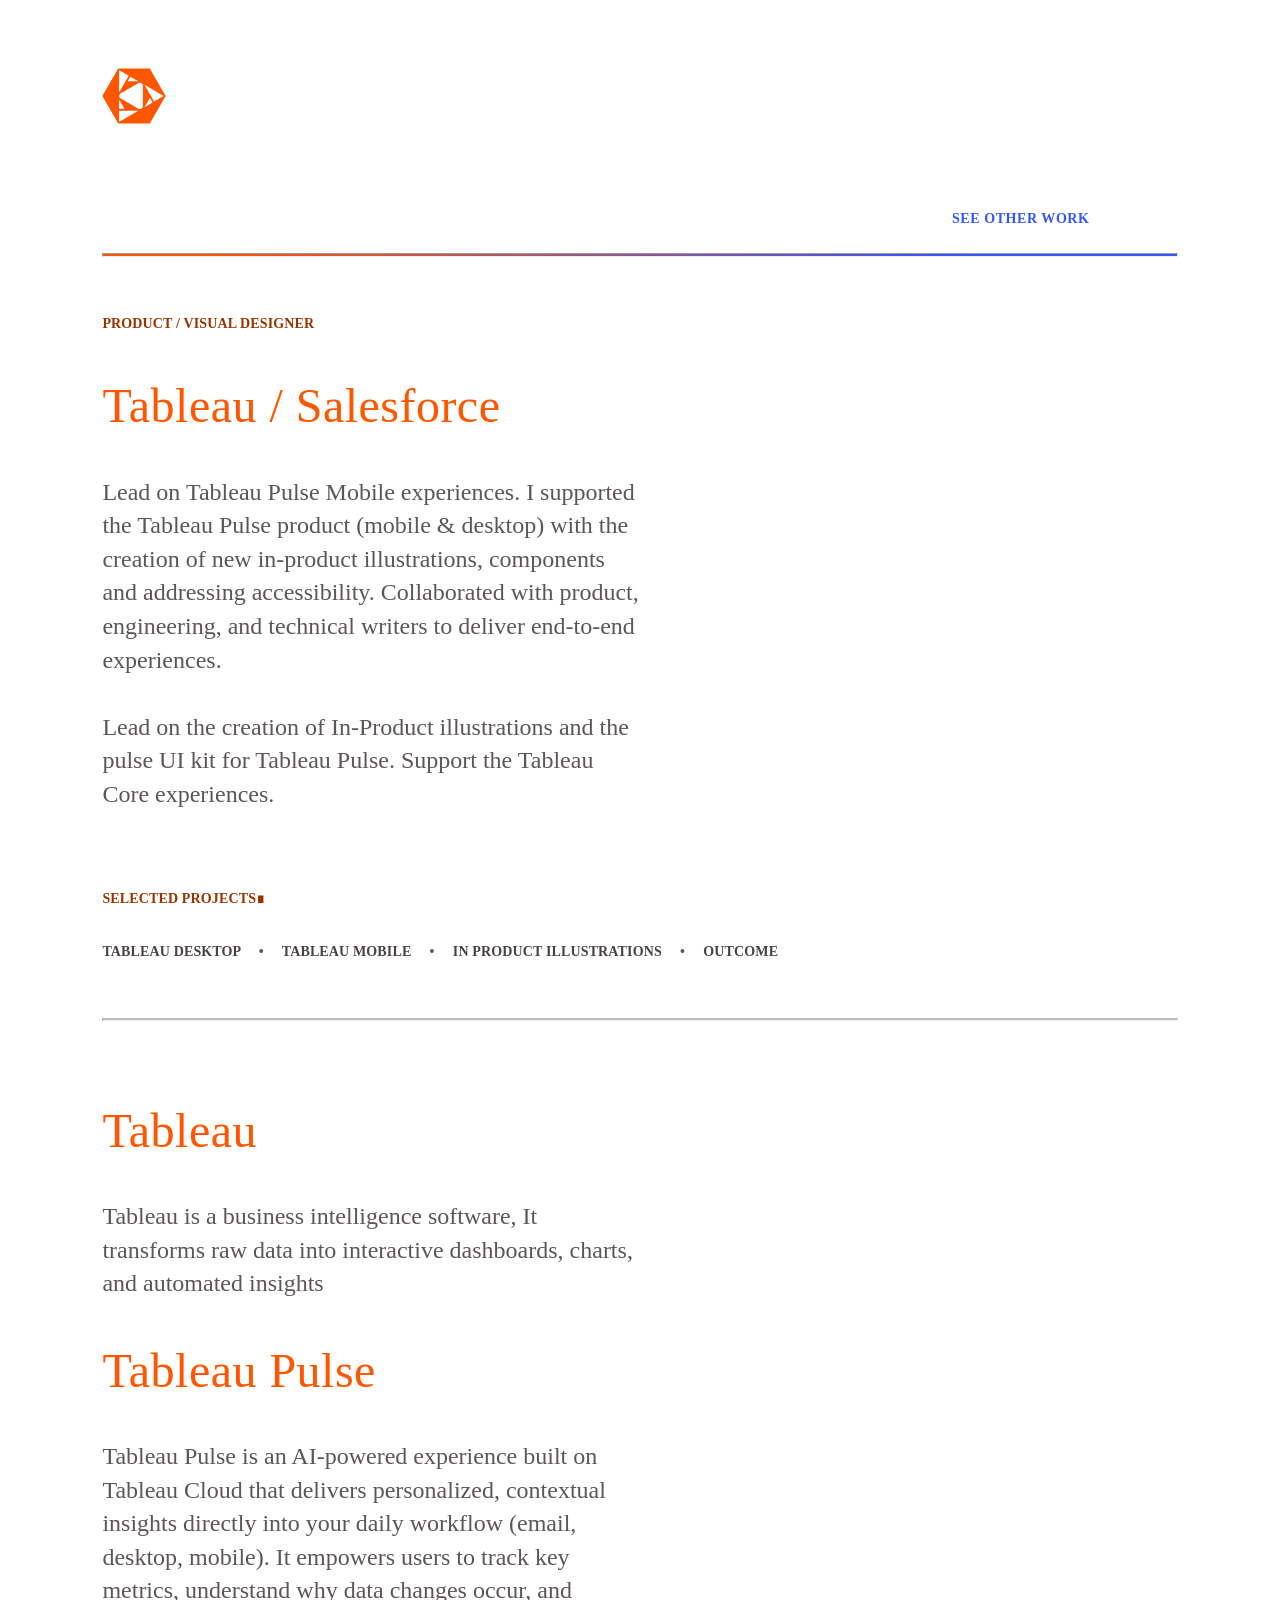
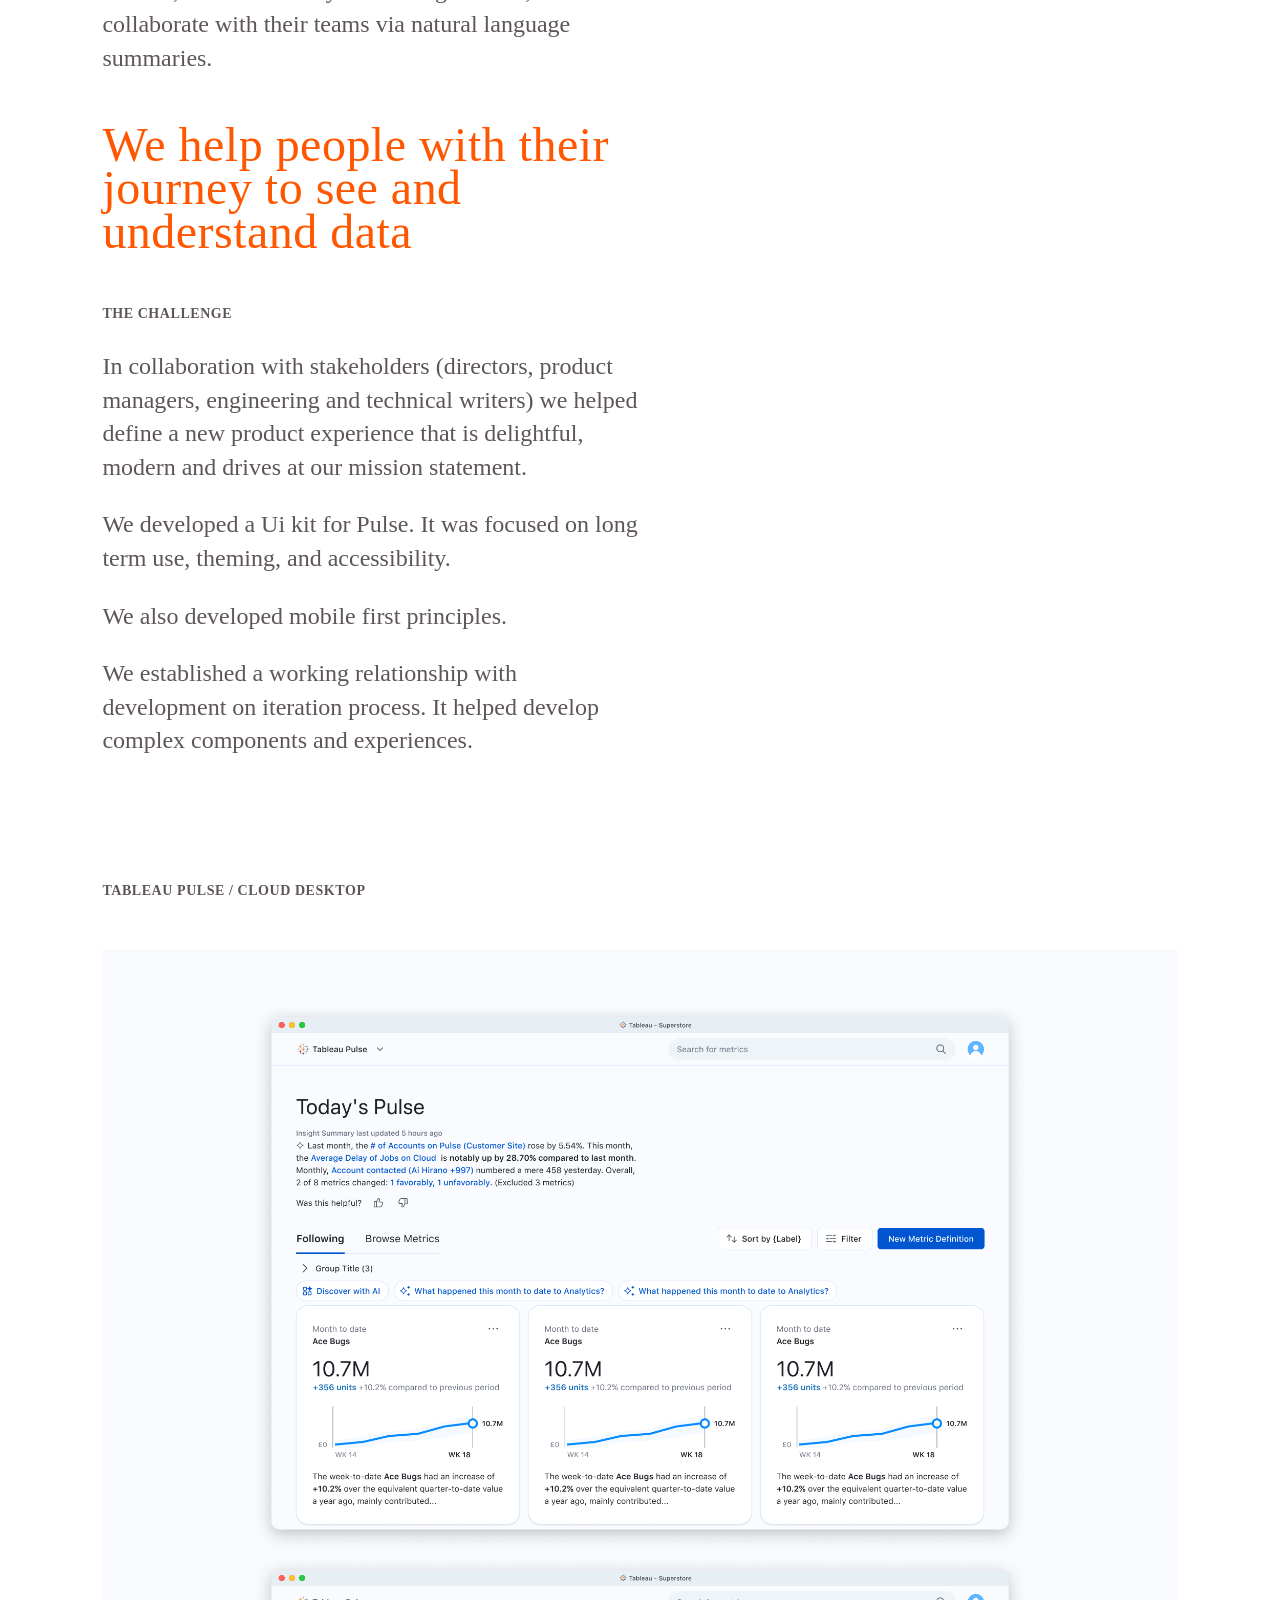
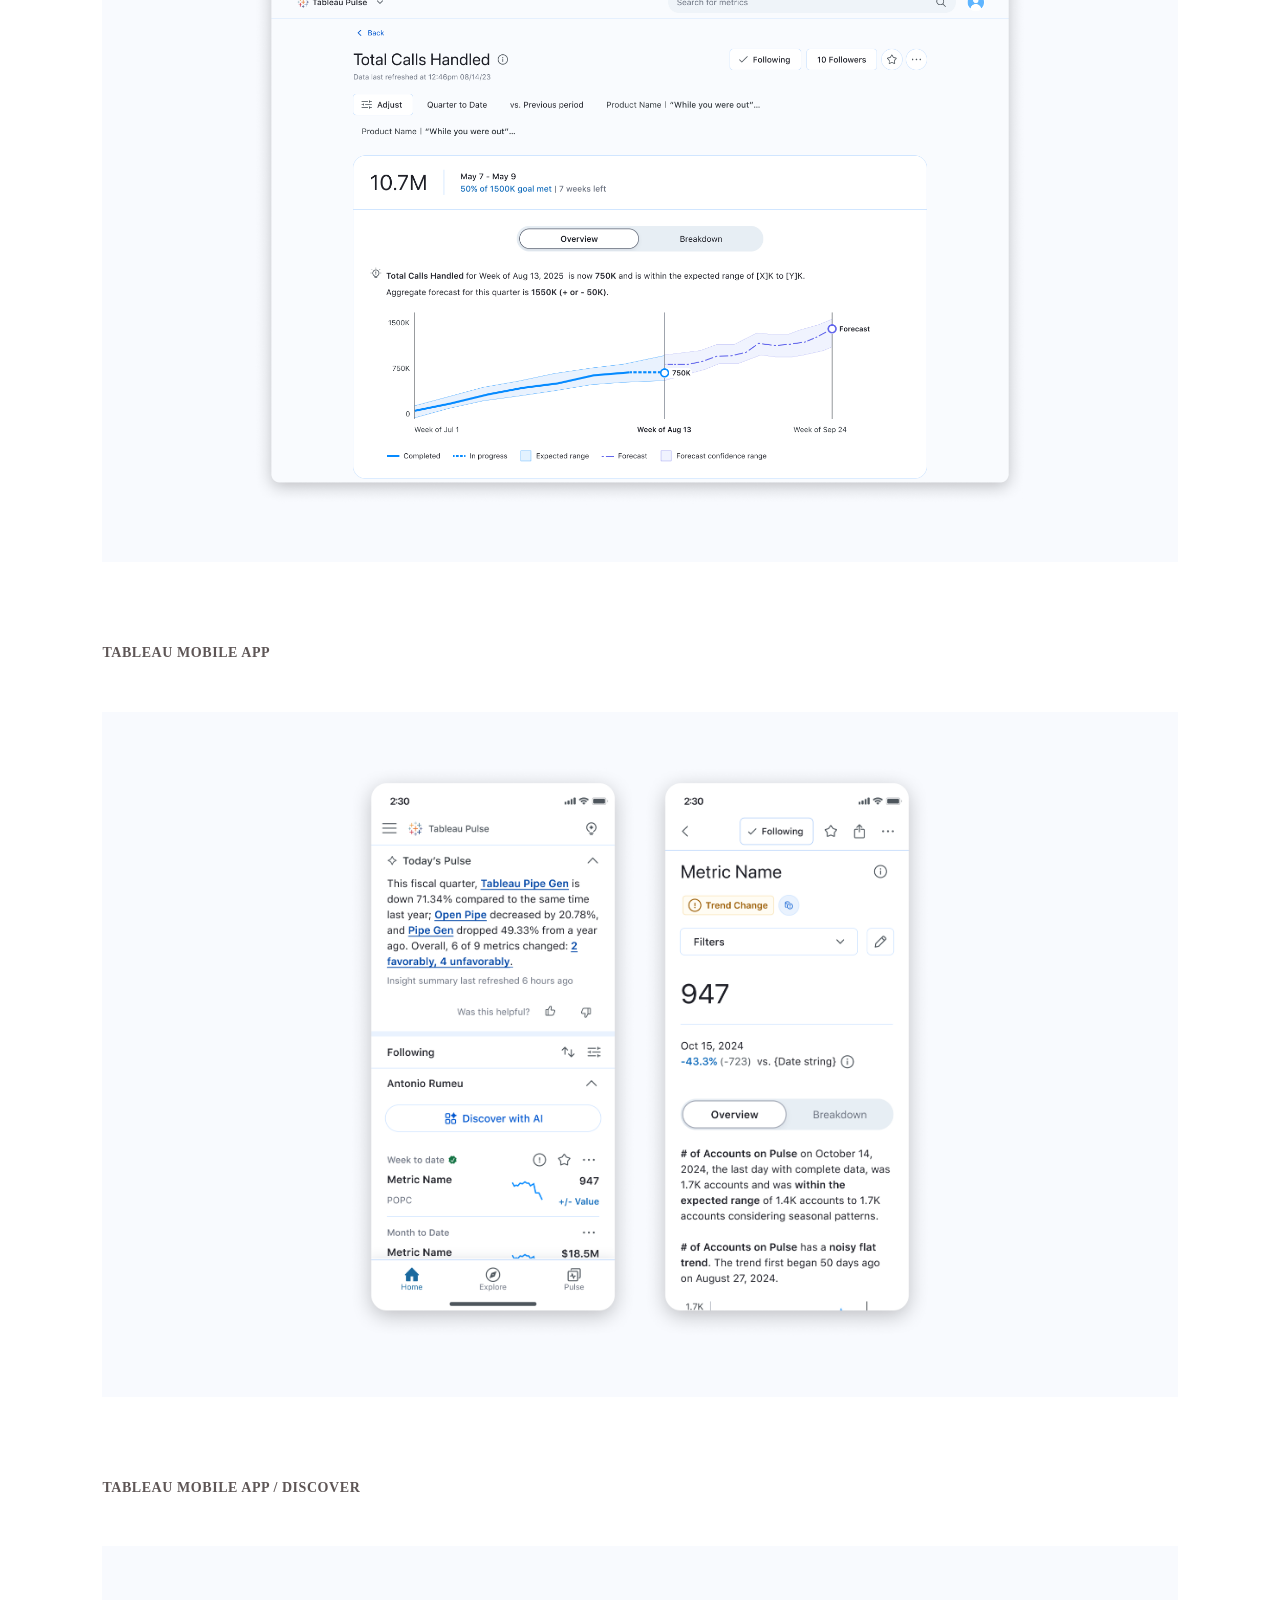
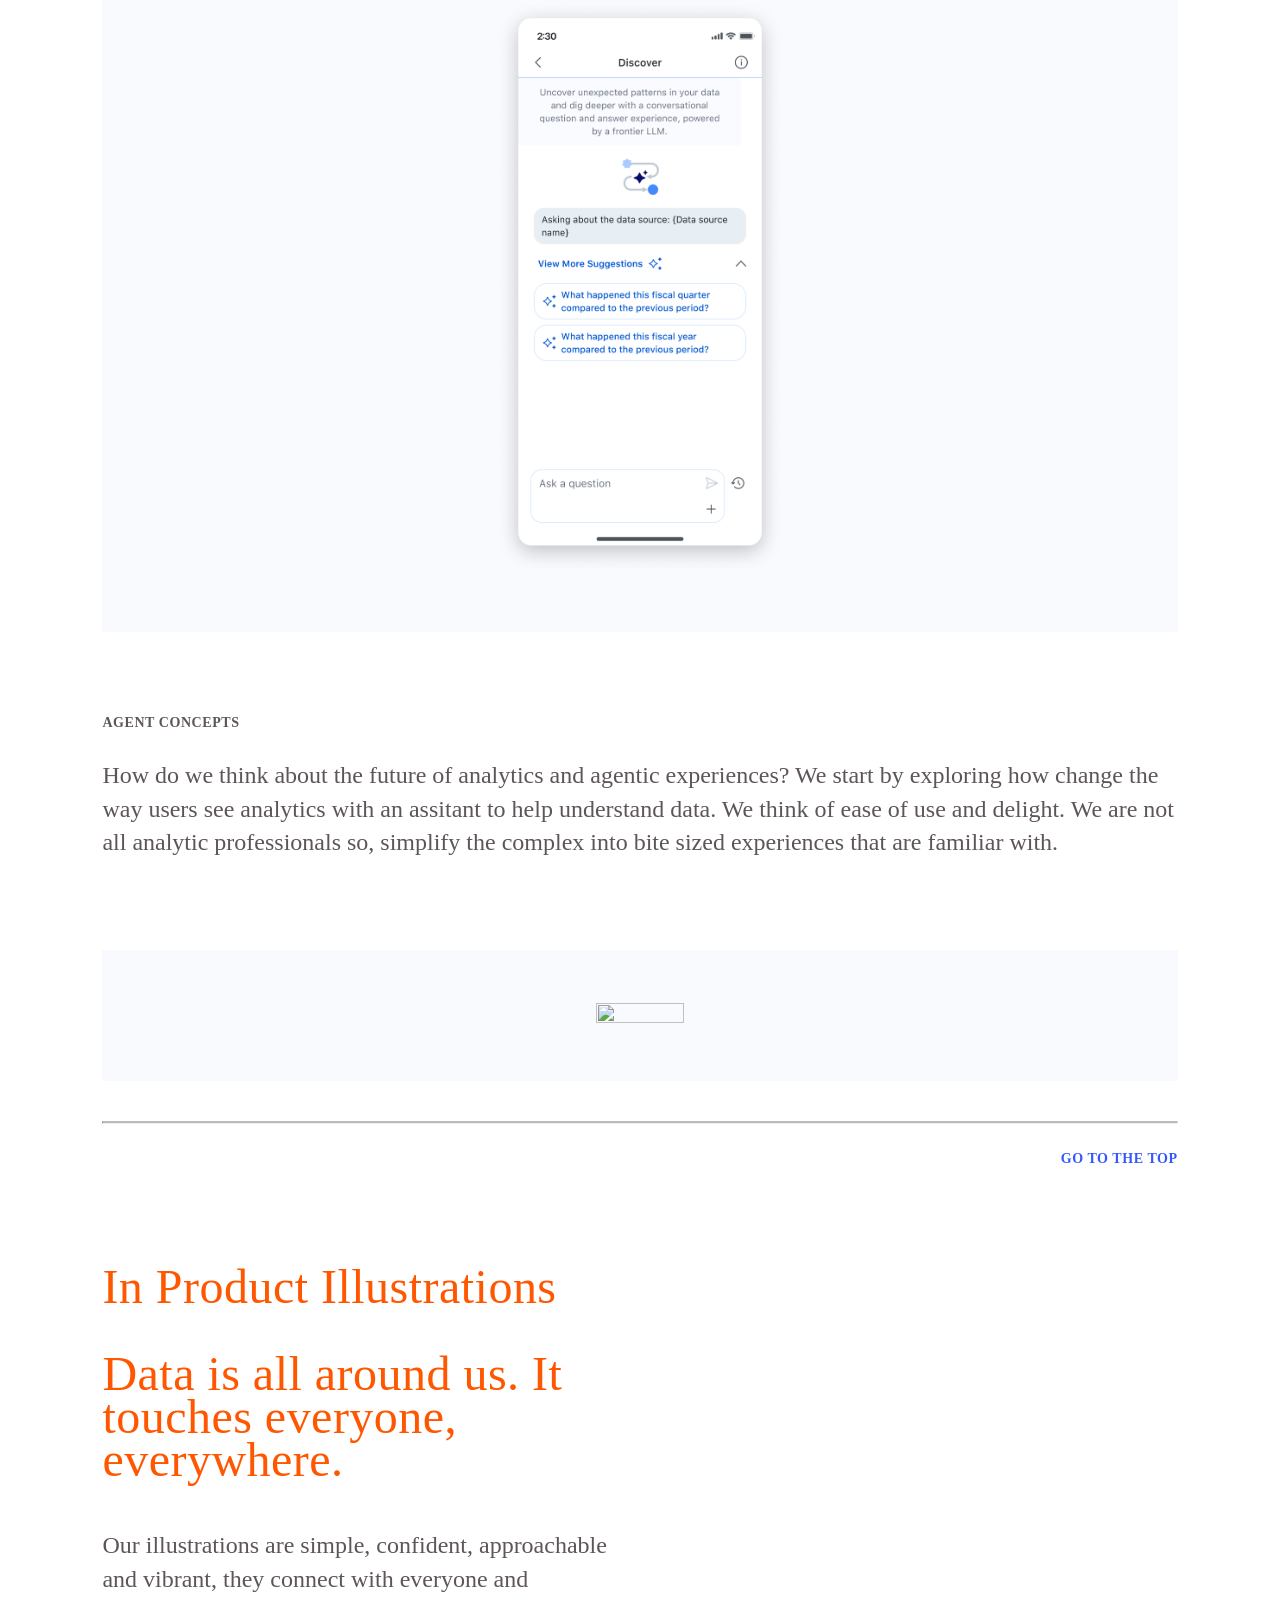
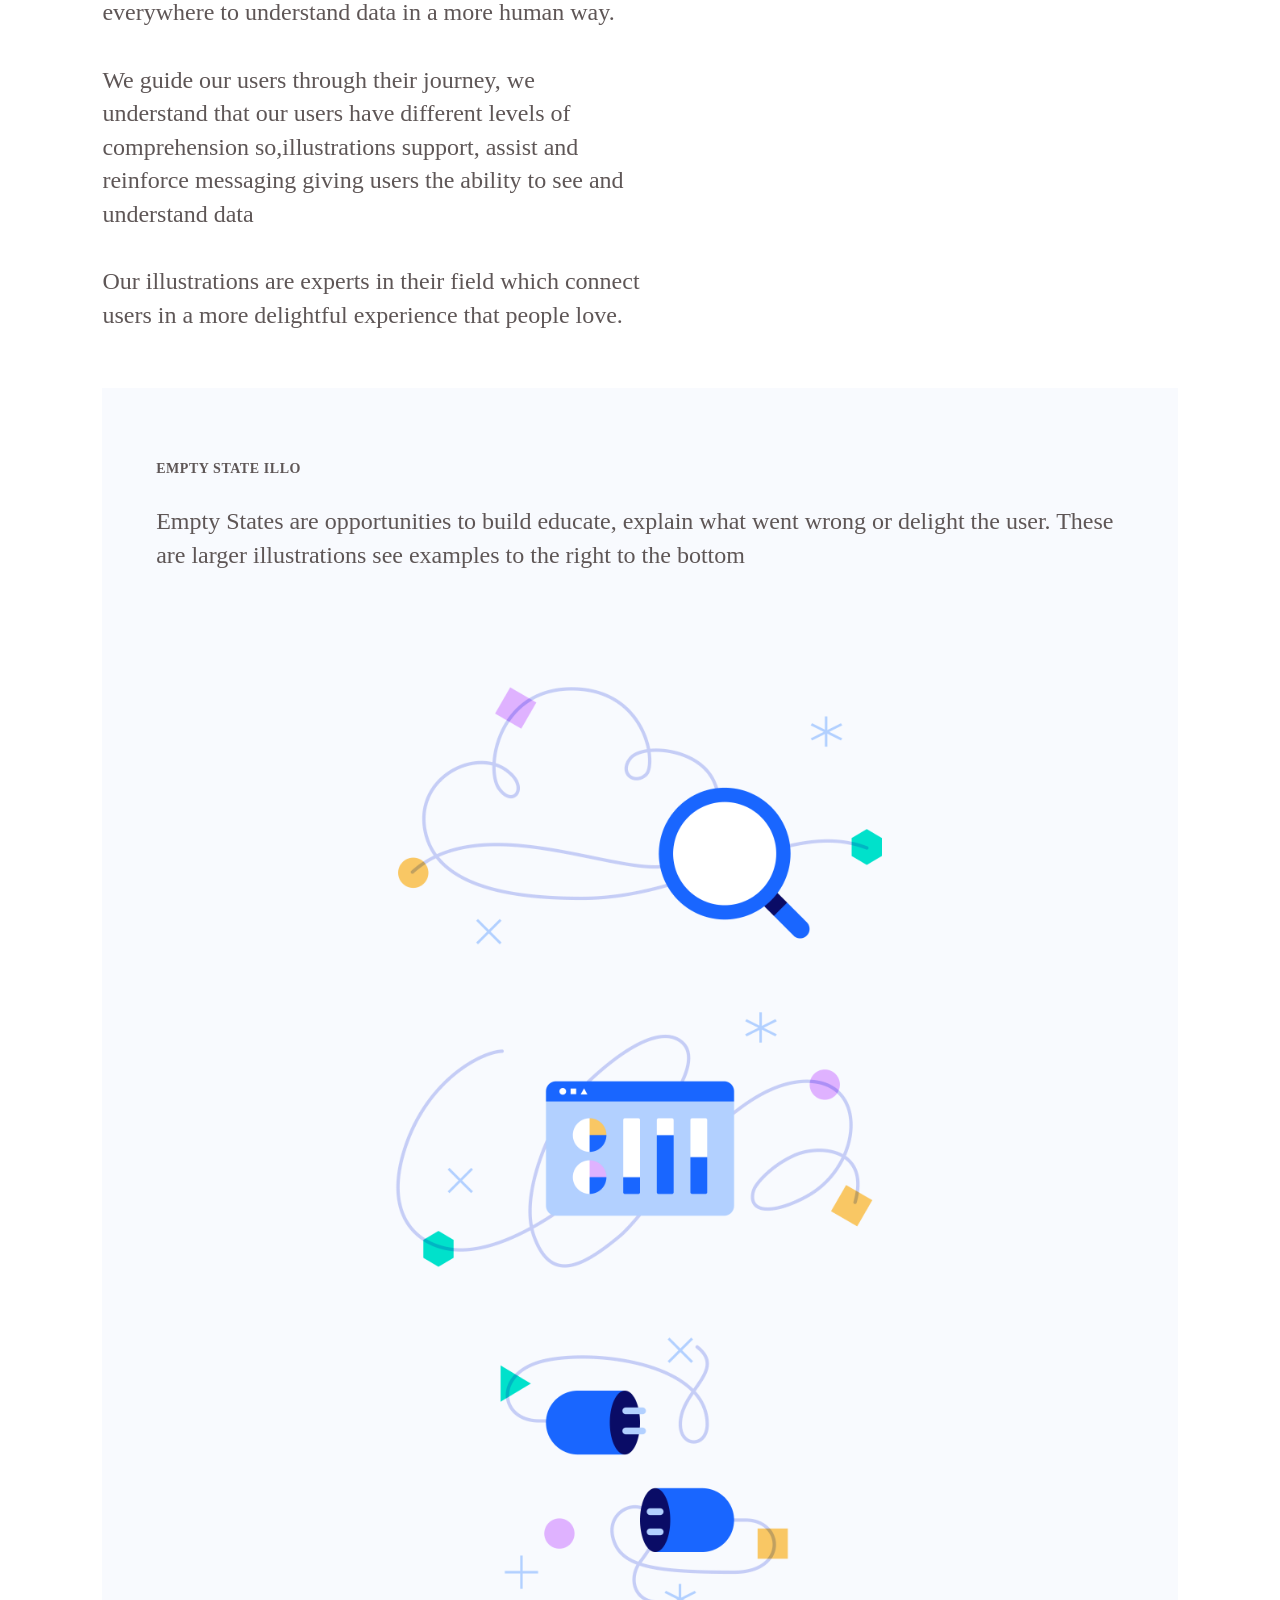
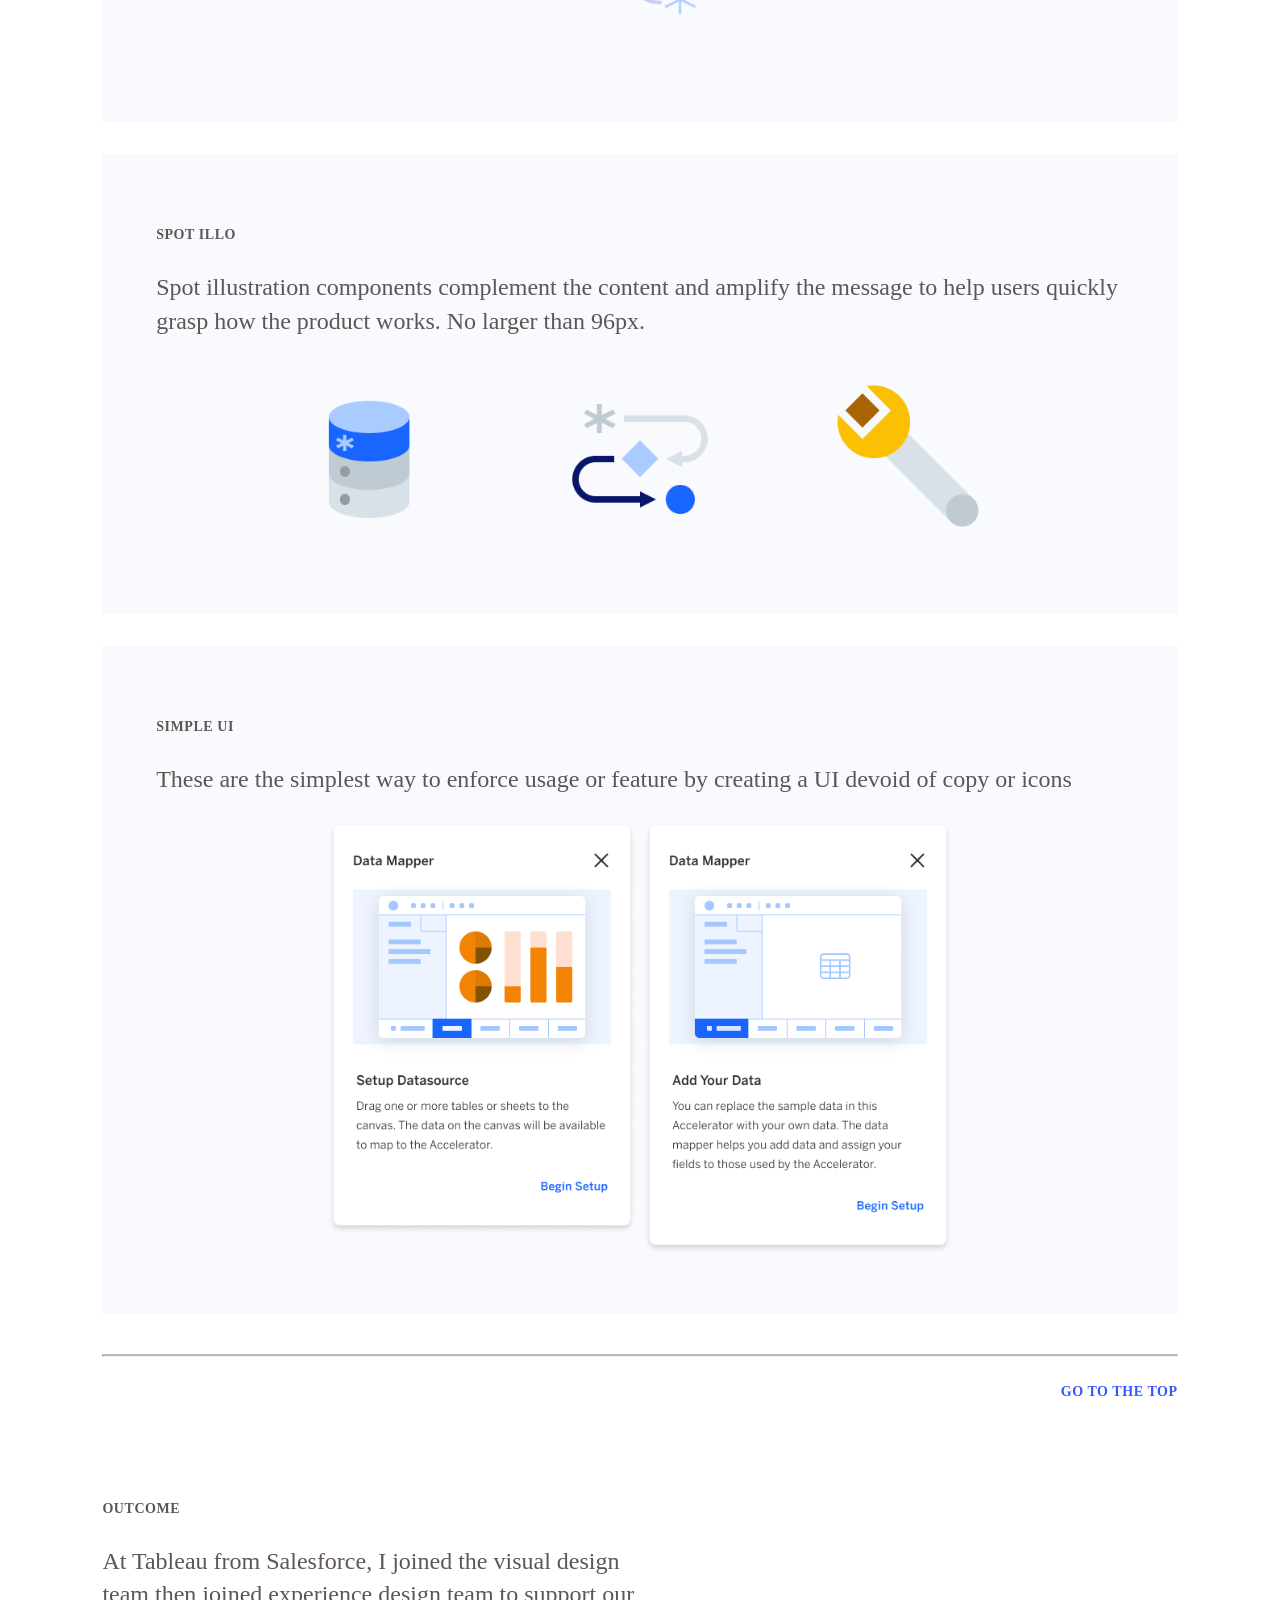
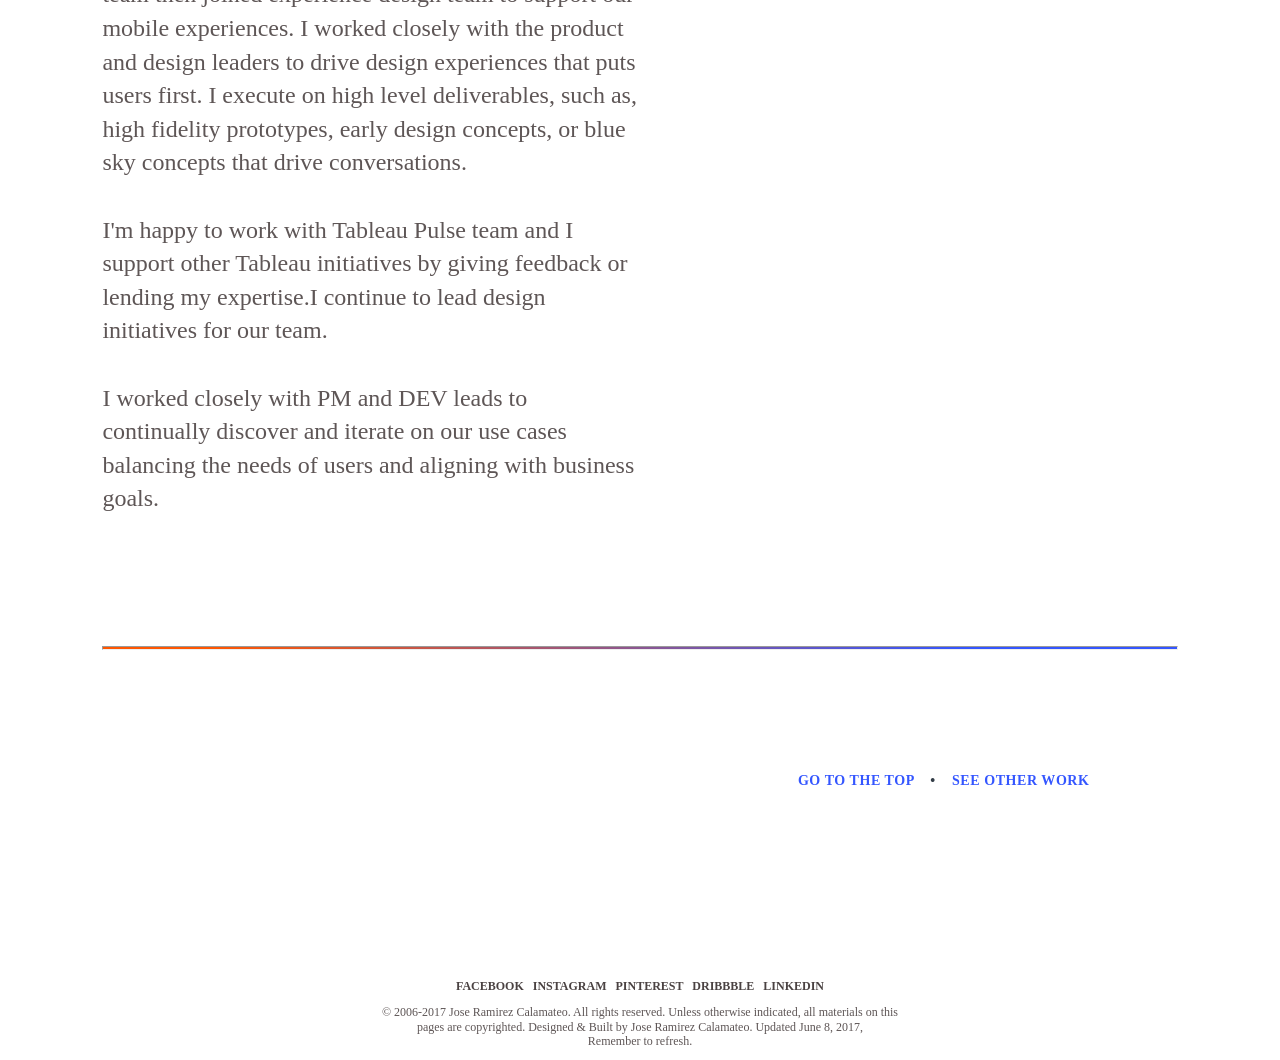
==== commit c08d2306: "Modified V1.5" ====
--- a/prod/work/Tableau/index.html
+++ b/prod/work/Tableau/index.html
@@ -21,8 +21,8 @@
 		
 	<link rel="shortcut icon" href="/img/favicon.ico">
 
-	<link rel="stylesheet" type="text/css" href="../../_src/css/MSTR-Layout.css">
-	<link rel="stylesheet" type="text/css" href="../../_src/css/MSTR-Style.css">
+	<link rel="stylesheet" type="text/css" href="./../../src/css/MSTR-Layout.css">
+	<link rel="stylesheet" type="text/css" href="./../../src/css/MSTR-Style.css">
 	<link href="https://fonts.googleapis.com/icon?family=Material+Icons" rel="stylesheet">              
 
 	<script src="https://use.typekit.net/wxu1sfd.js"></script>
@@ -48,7 +48,7 @@
 	<div class="col-xs-12 col-sm-12 col-md-12 col-lg-12 space-4">
 		<div class="col-xs-6 col-sm-6 col-md-6 col-lg-6">
 			<a href="http://www.nebulasf.com/">
-			<img class="logo" src="../../_assets/brand/21N4-COLOUR-PTR.svg" alt="Nebula"></a>
+			<img class="logo" src="../../assets/brand/21N4-COLOUR-PTR.svg" alt="Nebula"></a>
 		</div>    
 			
 		<div class="col-xs-4 col-md-6 col-lg-6">
@@ -199,8 +199,8 @@
 			<!-- PROJECT -->
 			<div class="col-xs-12 col-md-12 col-lg-12 space-bot2" style="background-color: rgb(248,250,254); padding: 5%;">
 				<center>
-				<img src="./_imgproj/UXD---Mock--1.png" border="0" class="projimguxd"><BR>
-				<img src="./_imgproj/UXD---Mock--2.png" border="0" class="projimguxd">
+				<img src="./imgproj/UXD---Mock--1.png" border="0" class="projimguxd"><BR>
+				<img src="./imgproj/UXD---Mock--2.png" border="0" class="projimguxd">
 				</center>
 			</div> 
 			<!-- PROJECT -->
@@ -215,8 +215,8 @@
 			<!-- PROJECT -->
 			<div class="col-xs-12 col-md-12 col-lg-12 space-bot2" style="background-color: rgb(248,250,254); padding: 5%;">
 				<center>
-				<img src="./_imgproj/UXM---Mock--1.png" border="0" class="projimguxm">
-				<img src="./_imgproj/UXM---Mock--2.png" border="0" class="projimguxm">
+				<img src="./imgproj/UXM---Mock--1.png" border="0" class="projimguxm">
+				<img src="./imgproj/UXM---Mock--2.png" border="0" class="projimguxm">
 				</center>
 			</div> 
 			<!-- PROJECT -->
@@ -231,7 +231,7 @@
 			<div class="col-xs-12 col-md-12 col-lg-12 space-bot2" style="background-color: rgb(248,250,254); padding: 5%;">
 				<center>
 			
-				<img src="./_imgproj/UXM---Mock--3.png" border="0" class="projimguxm">
+				<img src="./imgproj/UXM---Mock--3.png" border="0" class="projimguxm">
 				</center>
 			</div> 
 			<!-- PROJECT -->
@@ -254,7 +254,7 @@
 			<!-- PROJECT -->
 			<div class="col-xs-12 col-md-12 col-lg-12 space-bot2" style="background-color: rgb(248,250,254); padding: 5%;">
 				<center>
-				<img src="./_imgproj/UXM---Concept--1.png" border="0" class="projimguxm" >
+				<img src="./imgproj/UXM---Concept--1.png" border="0" class="projimguxm" >
 				</center>
 			</div> 
 			<!-- PROJECT -->
@@ -326,7 +326,7 @@
 				</p>
 				<br><br>
 				<center>
-				<img src="./_imgproj/UIkit---illo--1.png" border="0" class="projimguxd">
+				<img src="./imgproj/UIkit---illo--1.png" border="0" class="projimguxd">
 				</center>
 			</div> 
 			<!-- PROJECT -->
@@ -338,7 +338,7 @@
 						Spot illustration components complement the content and amplify the message to help users quickly grasp how the product works. No larger than 96px. 
 				</p>
 				<center>
-				<img src="./_imgproj/UIkit---illo--2.png" border="0" class="projimguxd">
+				<img src="./imgproj/UIkit---illo--2.png" border="0" class="projimguxd">
 				</center>
 			</div> 
 			<!-- PROJECT -->
@@ -350,7 +350,7 @@
 					These are the simplest way to enforce usage or feature by creating a UI devoid of copy or icons
 				</p>
 				<center>
-				<img src="./_imgproj/UIkit---illo--3.png" border="0" class="projimguxd">
+				<img src="./imgproj/UIkit---illo--3.png" border="0" class="projimguxd">
 				</center>
 			</div> 
 			<!-- PROJECT -->
--- a/prod/src/css/MSTR-Layout.css
+++ b/prod/src/css/MSTR-Layout.css
@@ -0,0 +1,983 @@
+ /*!
+ * Nebula v2.1.1 (http://www.nebulasf.com)
+ * Copyright 2004-2021 Jose Ramirez Calamateo.
+ * Licensed under Nebula
+ */
+
+/*! MSTR-Layout.css v3.0.0 | Nebula License | nebulasf.com/normal */
+
+/* GENERAL LAYOUT CSS */
+        
+        * {
+            -webkit-box-sizing: border-box;
+               -moz-box-sizing: border-box;
+                    box-sizing: border-box;
+        }
+          
+        body {
+            margin: 0;
+        }
+        
+       
+
+/* MOBILE CSS */					
+/* Large devices (desktops, 992px and up)*/
+
+    @media (min-width: 375px) {
+
+            .container {
+              width: 100%;
+            }
+        }
+        
+
+/* DESKTOP CSS */					
+/* Large devices (desktops, 992px and up)*/
+
+  @media (min-width: 1024px) {
+            .container {
+            width: 100%;
+
+            }
+        }
+
+
+/* MOBILE CSS */
+/* `md` applies to small devices (landscape phones, less than 768px)*/
+
+
+  @media (min-width: 375px) {
+
+        .container {
+            max-width: 100%;
+            padding-right: 24px;
+            padding-left: 24px;
+            margin-right: auto;
+            margin-left: auto;
+        }
+        .container-fluid {
+            max-width: 100%;
+            padding-right: 15px;
+            padding-left: 15px;
+            margin-right: auto;
+            margin-left: auto;
+        }        
+        
+        
+         
+     /* NEW PROJECT SIZE CSS */
+     
+        .projimguxd {
+              width: 100%;
+              height: 100%;
+              object-fit: cover;
+        }
+            
+        .projimguxm {
+              width: 100%;
+              height: 100%;
+              object-fit: cover;
+        }
+
+        .projimgother {
+              width: 100%;
+              height: 100%;
+              object-fit: cover;
+        }
+        
+     /* OLD PROJECT SIZE CSS */
+        
+         .proj-img {
+            width:100%;
+            border: 0;
+            align-items: center;   
+        }    
+        
+               
+        .projimg2 {
+            width:30%;
+            border: 0;
+            align-items: center;   
+        }
+        
+
+    /* CSS */
+    
+
+     	.home-hero{
+            width:100%;
+            height:600px;
+            margin:0;
+            padding:0px 0;
+            background-size:cover;
+            background-position:top center;
+            overflow:hidden;
+        }
+    
+        .project-hero{
+            width:100%;
+            height:600px;
+            margin:0;
+            padding:0px 0;
+            background-size:cover;
+            background-position:top center;
+            overflow:hidden;
+        }
+    
+        .project-hero.min {
+            height:auto !important;
+            background-color:transparent !important;
+            color:#f1592a !important;
+            padding:0 !important;
+        }
+
+    /* SPACING CSS */
+    
+        .space-top2{
+            margin-top:1.0em;
+        }    
+    
+        .space-top2{
+            margin-top:2.0em;
+        }
+        .space-top4{
+            margin-top:3.0em;
+        }
+    
+        .space-top6{
+            margin-top:4.0em;
+        }
+    
+        .space-top8{
+            margin-top:6.0em;
+        }
+    
+        .space-bot4{
+            margin-bottom:2.0em;
+        }
+    
+        .space-bot6{
+            margin-bottom:3.0em;
+        }
+    
+        .space-2 {
+            margin-top:1.0em;
+            margin-bottom:1.0em;
+        }
+        
+        .space-4 {
+            margin-top:2.0em;
+            margin-bottom:2.0em;
+        }
+        
+        .space-6 {
+            margin-top:3.0em;
+            margin-bottom:3.0em;
+        }
+
+    /* SPACING CSS */
+
+}
+
+
+/* DESKTOP CSS */					
+/* Large devices (desktops, 992px and up)*/
+
+  @media (min-width: 1024px) {
+	
+    	.ctr1 {
+            display: flex;
+            justify-content: center;
+            align-items: center;
+    	}
+      
+        .container {
+            max-width: 100%;
+            padding-right:8%;
+            padding-left: 8%;
+            margin-right: auto;
+            margin-left: auto;
+        }
+          
+        .container-fluid {
+            max-width: 100%;
+            padding-right: 15px;
+            padding-left: 15px;
+            margin-right: auto;
+            margin-left: auto;
+        }
+
+    /* NEW PROJECT SIZE CSS */
+    
+        .projimguxd {
+              width: 80%;
+              height: 80%;
+              object-fit: cover;
+        }
+            
+        .projimguxm {
+              width: 30%;
+              height: 30%;
+              object-fit: cover;
+        }
+         
+        .projimgother {
+              width: 60%;
+              height: 60%;
+              object-fit: cover;
+        }        
+        
+    /* OLD PROJECT SIZE CSS */        
+
+
+        .proj-img {
+            width:100%;
+            border: 0;
+            align-items: center;   
+        }
+        
+        .projimg2 {
+            width:30%;
+            border: 0;
+            align-items: center;   
+        }        
+
+    /* CSS */
+            
+        .home-hero{
+            width:100%;
+            height:600px;
+            margin:0;
+            padding:0px 0;
+            background-size:cover;
+            background-position:top center;
+            overflow:hidden;
+        }
+    
+        .project-hero{
+            width:100%;
+            height:600px;
+            margin:0;
+            padding:0px 0;
+            background-size:cover;
+            background-position:top center;
+            overflow:hidden;
+        }
+    
+        .home-hero.min {
+            height:auto !important;
+            background-color:transparent !important;
+            color:#f1592a !important;
+            padding:0 !important;
+            }
+
+    /* SPACING CSS */
+
+        .space-s25 {
+            margin-top:0.25em;
+        }
+    
+        .space-top1{
+            margin-top:1.0em;
+        }
+    
+        .space-top2{
+            margin-top:2.0em;
+        }
+    
+        .space-top4{
+            margin-top:4.0em;
+        }
+    
+        .space-top6{
+            margin-top:6.0em;
+        }
+    
+        .space-top8{
+            margin-top:8.0em;
+        }
+    
+        .space-bot1{
+            margin-bottom:1.0em;
+        }
+        
+        .space-bot2{
+            margin-bottom:2.0em;
+        }
+    
+        .space-bot4{
+            margin-bottom:4.0em;
+        }
+    
+        .space-bot6{
+            margin-bottom:6.0em;
+        }
+    
+        .space-2 {
+            margin-top:2.0em;
+            margin-bottom:2.0em;
+        }
+        
+        .space-4 {
+            margin-top:4.0em;
+            margin-bottom:4.0em;
+        }
+        
+        .space-6 {
+            margin-top:6.0em;
+            margin-bottom:6.0em;
+        }
+
+    /* SPACING CSS */
+
+}
+
+
+
+
+/* LAYBOUT CSS */					
+/* Large devices (desktops, 992px and up)*/
+
+ .col-xs-1, .col-sm-1, .col-md-1, .col-lg-1, .col-xs-2, .col-sm-2, .col-md-2, .col-lg-2, .col-xs-3, .col-sm-3, .col-md-3, .col-lg-3, .col-xs-4, .col-sm-4, .col-md-4, .col-lg-4, .col-xs-5, .col-sm-5, .col-md-5, .col-lg-5, .col-xs-6, .col-sm-6, .col-md-6, .col-lg-6, .col-xs-7, .col-sm-7, .col-md-7, .col-lg-7, .col-xs-8, .col-sm-8, .col-md-8, .col-lg-8, .col-xs-9, .col-sm-9, .col-md-9, .col-lg-9, .col-xs-10, .col-sm-10, .col-md-10, .col-lg-10, .col-xs-11, .col-sm-11, .col-md-11, .col-lg-11, .col-xs-12, .col-sm-12, .col-md-12, .col-lg-12 {
+    position: relative;
+    min-height: 1px;
+  }
+          .col-xs-1, .col-xs-2, .col-xs-3, .col-xs-4, .col-xs-5, .col-xs-6, .col-xs-7, .col-xs-8, .col-xs-9, .col-xs-10, .col-xs-11, .col-xs-12 {
+            float: left;
+          }
+          .col-xs-12 {
+            width: 100%;
+          }
+          .col-xs-11 {
+            width: 91.66666667%;
+          }
+          .col-xs-10 {
+            width: 83.33333333%;
+          }
+          .col-xs-9 {
+            width: 75%;
+          }
+          .col-xs-8 {
+            width: 66.66666667%;
+          }
+          .col-xs-7 {
+            width: 58.33333333%;
+          }
+          .col-xs-6 {
+            width: 50%;
+          }
+          .col-xs-5 {
+            width: 41.66666667%;
+          }
+          .col-xs-4 {
+            width: 33.33333333%;
+          }
+          .col-xs-3 {
+            width: 25%;
+          }
+          .col-xs-2 {
+            width: 16.66666667%;
+          }
+          .col-xs-1 {
+            width: 8.33333333%;
+          }
+          .col-xs-pull-12 {
+            right: 100%;
+          }
+          .col-xs-pull-11 {
+            right: 91.66666667%;
+          }
+          .col-xs-pull-10 {
+            right: 83.33333333%;
+          }
+          .col-xs-pull-9 {
+            right: 75%;
+          }
+          .col-xs-pull-8 {
+            right: 66.66666667%;
+          }
+          .col-xs-pull-7 {
+            right: 58.33333333%;
+          }
+          .col-xs-pull-6 {
+            right: 50%;
+          }
+          .col-xs-pull-5 {
+            right: 41.66666667%;
+          }
+          .col-xs-pull-4 {
+            right: 33.33333333%;
+          }
+          .col-xs-pull-3 {
+            right: 25%;
+          }
+          .col-xs-pull-2 {
+            right: 16.66666667%;
+          }
+          .col-xs-pull-1 {
+            right: 8.33333333%;
+          }
+          .col-xs-pull-0 {
+            right: 0;
+          }
+          .col-xs-push-12 {
+            left: 100%;
+          }
+          .col-xs-push-11 {
+            left: 91.66666667%;
+          }
+          .col-xs-push-10 {
+            left: 83.33333333%;
+          }
+          .col-xs-push-9 {
+            left: 75%;
+          }
+          .col-xs-push-8 {
+            left: 66.66666667%;
+          }
+          .col-xs-push-7 {
+            left: 58.33333333%;
+          }
+          .col-xs-push-6 {
+            left: 50%;
+          }
+          .col-xs-push-5 {
+            left: 41.66666667%;
+          }
+          .col-xs-push-4 {
+            left: 33.33333333%;
+          }
+          .col-xs-push-3 {
+            left: 25%;
+          }
+          .col-xs-push-2 {
+            left: 16.66666667%;
+          }
+          .col-xs-push-1 {
+            left: 8.33333333%;
+          }
+          .col-xs-push-0 {
+            left: 0;
+          }
+          .col-xs-offset-12 {
+            margin-left: 100%;
+          }
+          .col-xs-offset-11 {
+            margin-left: 91.66666667%;
+          }
+          .col-xs-offset-10 {
+            margin-left: 83.33333333%;
+          }
+          .col-xs-offset-9 {
+            margin-left: 75%;
+          }
+          .col-xs-offset-8 {
+            margin-left: 66.66666667%;
+          }
+          .col-xs-offset-7 {
+            margin-left: 58.33333333%;
+          }
+          .col-xs-offset-6 {
+            margin-left: 50%;
+          }
+          .col-xs-offset-5 {
+            margin-left: 41.66666667%;
+          }
+          .col-xs-offset-4 {
+            margin-left: 33.33333333%;
+          }
+          .col-xs-offset-3 {
+            margin-left: 25%;
+          }
+          .col-xs-offset-2 {
+            margin-left: 16.66666667%;
+          }
+          .col-xs-offset-1 {
+            margin-left: 8.33333333%;
+          }
+          .col-xs-offset-0 {
+            margin-left: 0;
+          }
+  
+  
+  @media (min-width: 375px) {
+    .col-sm-1, .col-sm-2, .col-sm-3, .col-sm-4, .col-sm-5, .col-sm-6, .col-sm-7, .col-sm-8, .col-sm-9, .col-sm-10, .col-sm-11, .col-sm-12 {
+      float: left;
+    }
+            .col-sm-12 {
+              width: 100%;
+            }
+            .col-sm-11 {
+              width: 91.66666667%;
+            }
+            .col-sm-10 {
+              width: 83.33333333%;
+            }
+            .col-sm-9 {
+              width: 75%;
+            }
+            .col-sm-8 {
+              width: 66.66666667%;
+            }
+            .col-sm-7 {
+              width: 58.33333333%;
+            }
+            .col-sm-6 {
+              width: 50%;
+            }
+            .col-sm-5 {
+              width: 41.66666667%;
+            }
+            .col-sm-4 {
+              width: 33.33333333%;
+            }
+            .col-sm-3 {
+              width: 25%;
+            }
+            .col-sm-2 {
+              width: 16.66666667%;
+            }
+            .col-sm-1 {
+              width: 8.33333333%;
+            }
+            .col-sm-pull-12 {
+              right: 100%;
+            }
+            .col-sm-pull-11 {
+              right: 91.66666667%;
+            }
+            .col-sm-pull-10 {
+              right: 83.33333333%;
+            }
+            .col-sm-pull-9 {
+              right: 75%;
+            }
+            .col-sm-pull-8 {
+              right: 66.66666667%;
+            }
+            .col-sm-pull-7 {
+              right: 58.33333333%;
+            }
+            .col-sm-pull-6 {
+              right: 50%;
+            }
+            .col-sm-pull-5 {
+              right: 41.66666667%;
+            }
+            .col-sm-pull-4 {
+              right: 33.33333333%;
+            }
+            .col-sm-pull-3 {
+              right: 25%;
+            }
+            .col-sm-pull-2 {
+              right: 16.66666667%;
+            }
+            .col-sm-pull-1 {
+              right: 8.33333333%;
+            }
+            .col-sm-pull-0 {
+              right: 0;
+            }
+            .col-sm-push-12 {
+              left: 100%;
+            }
+            .col-sm-push-11 {
+              left: 91.66666667%;
+            }
+            .col-sm-push-10 {
+              left: 83.33333333%;
+            }
+            .col-sm-push-9 {
+              left: 75%;
+            }
+            .col-sm-push-8 {
+              left: 66.66666667%;
+            }
+            .col-sm-push-7 {
+              left: 58.33333333%;
+            }
+            .col-sm-push-6 {
+              left: 50%;
+            }
+            .col-sm-push-5 {
+              left: 41.66666667%;
+            }
+            .col-sm-push-4 {
+              left: 33.33333333%;
+            }
+            .col-sm-push-3 {
+              left: 25%;
+            }
+            .col-sm-push-2 {
+              left: 16.66666667%;
+            }
+            .col-sm-push-1 {
+              left: 8.33333333%;
+            }
+            .col-sm-push-0 {
+              left: 0;
+            }
+            .col-sm-offset-12 {
+              margin-left: 100%;
+            }
+            .col-sm-offset-11 {
+              margin-left: 91.66666667%;
+            }
+            .col-sm-offset-10 {
+              margin-left: 83.33333333%;
+            }
+            .col-sm-offset-9 {
+              margin-left: 75%;
+            }
+            .col-sm-offset-8 {
+              margin-left: 66.66666667%;
+            }
+            .col-sm-offset-7 {
+              margin-left: 58.33333333%;
+            }
+            .col-sm-offset-6 {
+              margin-left: 50%;
+            }
+            .col-sm-offset-5 {
+              margin-left: 41.66666667%;
+            }
+            .col-sm-offset-4 {
+              margin-left: 33.33333333%;
+            }
+            .col-sm-offset-3 {
+              margin-left: 25%;
+            }
+            .col-sm-offset-2 {
+              margin-left: 16.66666667%;
+            }
+            .col-sm-offset-1 {
+              margin-left: 8.33333333%;
+            }
+            .col-sm-offset-0 {
+              margin-left: 0;
+            }
+  }
+  
+  
+  @media (min-width: 1024px) {
+    .col-md-1, .col-md-2, .col-md-3, .col-md-4, .col-md-5, .col-md-6, .col-md-7, .col-md-8, .col-md-9, .col-md-10, .col-md-11, .col-md-12 {
+      float: left;
+    }
+            .col-md-12 {
+              width: 100%;
+            }
+            .col-md-11 {
+              width: 91.66666667%;
+            }
+            .col-md-10 {
+              width: 83.33333333%;
+            }
+            .col-md-9 {
+              width: 75%;
+            }
+            .col-md-8 {
+              width: 66.66666667%;
+            }
+            .col-md-7 {
+              width: 58.33333333%;
+            }
+            .col-md-6 {
+              width: 50%;
+            }
+            .col-md-5 {
+              width: 41.66666667%;
+            }
+            .col-md-4 {
+              width: 33.33333333%;
+            }
+            .col-md-3 {
+              width: 25%;
+            }
+            .col-md-2 {
+              width: 16.66666667%;
+            }
+            .col-md-1 {
+              width: 8.33333333%;
+            }
+            .col-md-pull-12 {
+              right: 100%;
+            }
+            .col-md-pull-11 {
+              right: 91.66666667%;
+            }
+            .col-md-pull-10 {
+              right: 83.33333333%;
+            }
+            .col-md-pull-9 {
+              right: 75%;
+            }
+            .col-md-pull-8 {
+              right: 66.66666667%;
+            }
+            .col-md-pull-7 {
+              right: 58.33333333%;
+            }
+            .col-md-pull-6 {
+              right: 50%;
+            }
+            .col-md-pull-5 {
+              right: 41.66666667%;
+            }
+            .col-md-pull-4 {
+              right: 33.33333333%;
+            }
+            .col-md-pull-3 {
+              right: 25%;
+            }
+            .col-md-pull-2 {
+              right: 16.66666667%;
+            }
+            .col-md-pull-1 {
+              right: 8.33333333%;
+            }
+            .col-md-pull-0 {
+              right: 0;
+            }
+            .col-md-push-12 {
+              left: 100%;
+            }
+            .col-md-push-11 {
+              left: 91.66666667%;
+            }
+            .col-md-push-10 {
+              left: 83.33333333%;
+            }
+            .col-md-push-9 {
+              left: 75%;
+            }
+            .col-md-push-8 {
+              left: 66.66666667%;
+            }
+            .col-md-push-7 {
+              left: 58.33333333%;
+            }
+            .col-md-push-6 {
+              left: 50%;
+            }
+            .col-md-push-5 {
+              left: 41.66666667%;
+            }
+            .col-md-push-4 {
+              left: 33.33333333%;
+            }
+            .col-md-push-3 {
+              left: 25%;
+            }
+            .col-md-push-2 {
+              left: 16.66666667%;
+            }
+            .col-md-push-1 {
+              left: 8.33333333%;
+            }
+            .col-md-push-0 {
+              left: 0;
+            }
+            .col-md-offset-12 {
+              margin-left: 100%;
+            }
+            .col-md-offset-11 {
+              margin-left: 91.66666667%;
+            }
+            .col-md-offset-10 {
+              margin-left: 83.33333333%;
+            }
+            .col-md-offset-9 {
+              margin-left: 75%;
+            }
+            .col-md-offset-8 {
+              margin-left: 66.66666667%;
+            }
+            .col-md-offset-7 {
+              margin-left: 58.33333333%;
+            }
+            .col-md-offset-6 {
+              margin-left: 50%;
+            }
+            .col-md-offset-5 {
+              margin-left: 41.66666667%;
+            }
+            .col-md-offset-4 {
+              margin-left: 33.33333333%;
+            }
+            .col-md-offset-3 {
+              margin-left: 25%;
+            }
+            .col-md-offset-2 {
+              margin-left: 16.66666667%;
+            }
+            .col-md-offset-1 {
+              margin-left: 8.33333333%;
+            }
+            .col-md-offset-0 {
+              margin-left: 0;
+            }
+  }
+  
+  
+  @media (min-width: 1200px) {
+    .col-lg-1, .col-lg-2, .col-lg-3, .col-lg-4, .col-lg-5, .col-lg-6, .col-lg-7, .col-lg-8, .col-lg-9, .col-lg-10, .col-lg-11, .col-lg-12 {
+      float: left;
+    }
+            .col-lg-12 {
+              width: 100%;
+            }
+            .col-lg-11 {
+              width: 91.66666667%;
+            }
+            .col-lg-10 {
+              width: 83.33333333%;
+            }
+            .col-lg-9 {
+              width: 75%;
+            }
+            .col-lg-8 {
+              width: 66.66666667%;
+            }
+            .col-lg-7 {
+              width: 58.33333333%;
+            }
+            .col-lg-6 {
+              width: 50%;
+            }
+            .col-lg-5 {
+              width: 41.66666667%;
+            }
+            .col-lg-4 {
+              width: 33.33333333%;
+            }
+            .col-lg-3 {
+              width: 25%;
+            }
+            .col-lg-2 {
+              width: 16.66666667%;
+            }
+            .col-lg-1 {
+              width: 8.33333333%;
+            }
+            .col-lg-pull-12 {
+              right: 100%;
+            }
+            .col-lg-pull-11 {
+              right: 91.66666667%;
+            }
+            .col-lg-pull-10 {
+              right: 83.33333333%;
+            }
+            .col-lg-pull-9 {
+              right: 75%;
+            }
+            .col-lg-pull-8 {
+              right: 66.66666667%;
+            }
+            .col-lg-pull-7 {
+              right: 58.33333333%;
+            }
+            .col-lg-pull-6 {
+              right: 50%;
+            }
+            .col-lg-pull-5 {
+              right: 41.66666667%;
+            }
+            .col-lg-pull-4 {
+              right: 33.33333333%;
+            }
+            .col-lg-pull-3 {
+              right: 25%;
+            }
+            .col-lg-pull-2 {
+              right: 16.66666667%;
+            }
+            .col-lg-pull-1 {
+              right: 8.33333333%;
+            }
+            .col-lg-pull-0 {
+              right: 0;
+            }
+            .col-lg-push-12 {
+              left: 100%;
+            }
+            .col-lg-push-11 {
+              left: 91.66666667%;
+            }
+            .col-lg-push-10 {
+              left: 83.33333333%;
+            }
+            .col-lg-push-9 {
+              left: 75%;
+            }
+            .col-lg-push-8 {
+              left: 66.66666667%;
+            }
+            .col-lg-push-7 {
+              left: 58.33333333%;
+            }
+            .col-lg-push-6 {
+              left: 50%;
+            }
+            .col-lg-push-5 {
+              left: 41.66666667%;
+            }
+            .col-lg-push-4 {
+              left: 33.33333333%;
+            }
+            .col-lg-push-3 {
+              left: 25%;
+            }
+            .col-lg-push-2 {
+              left: 16.66666667%;
+            }
+            .col-lg-push-1 {
+              left: 8.33333333%;
+            }
+            .col-lg-push-0 {
+              left: 0;
+            }
+            .col-lg-offset-12 {
+              margin-left: 100%;
+            }
+            .col-lg-offset-11 {
+              margin-left: 91.66666667%;
+            }
+            .col-lg-offset-10 {
+              margin-left: 83.33333333%;
+            }
+            .col-lg-offset-9 {
+              margin-left: 75%;
+            }
+            .col-lg-offset-8 {
+              margin-left: 66.66666667%;
+            }
+            .col-lg-offset-7 {
+              margin-left: 58.33333333%;
+            }
+            .col-lg-offset-6 {
+              margin-left: 50%;
+            }
+            .col-lg-offset-5 {
+              margin-left: 41.66666667%;
+            }
+            .col-lg-offset-4 {
+              margin-left: 33.33333333%;
+            }
+            .col-lg-offset-3 {
+              margin-left: 25%;
+            }
+            .col-lg-offset-2 {
+              margin-left: 16.66666667%;
+            }
+            .col-lg-offset-1 {
+              margin-left: 8.33333333%;
+            }
+            .col-lg-offset-0 {
+              margin-left: 0;
+            }
+      
+  }
+  
+  
--- a/prod/src/css/MSTR-Style.css
+++ b/prod/src/css/MSTR-Style.css
@@ -0,0 +1,488 @@
+/*!
+ * Nebula v2.1.1 (http://www.nebulasf.com)
+ * Copyright 2004-2021 Jose Ramirez Calamateo.
+ * Licensed under Nebula
+ */
+
+/*! MSTR-Style.css v3.0.0 | Nebula License | nebulasf.com/normal */
+
+    
+/* 
+==================================================
+*/
+/* Master CSS */
+
+        *::selection { color:rgb(255,255,255); background:rgb(90,90,90);}
+        html {height:100%;background:rgb(255,255,255);}
+        
+        body { font-family:"mrs-eaves", serif; color:rgb(51,61,71);}
+        p {font-family:"mrs-eaves", serif; color:rgb(51,61,71);}
+        
+        
+        /* Unvisited link */
+        /* Visited link */
+        a:link, a:visited {
+            color:rgb(5,25,62);
+            text-decoration:none;
+        }
+        
+        /* Mouse over link */
+        /* Selected Link */
+        a:hover, a:active {
+            color:rgb(232,104,50);
+            text-decoration:none;
+        }
+        
+        /* Links on Dark Backgrounds */
+        a.light:link {color:rgb(242,244,255);}
+        a.light:visited {color:rgb(242,244,255);}
+        a.light:hover {color:rgb(32,38,46,1);}
+        
+        /* Links on light Backgrounds */
+        a.dark:link {color:rgb(74,66,66);}
+        a.dark:visited {color:rgb(74,66,66);;}
+        a.dark:hover {color:rgb(255,86,0);}
+        
+        /* Links on light Backgrounds */
+        a.accent-right:link {color:rgb(52,86,255);}
+        a.accent-right:visited {color:rgb(52,86,255);}
+        a.accent-right:hover {color:rgb(255,86,0);}
+        
+    
+/* 
+==================================================
+*/
+/* Background Gradient */
+
+
+        #gradient {
+            height: auto;
+            background: orange; /* For browsers that do not support gradients */    
+            background: -webkit-linear-gradient(left top, rgba(52,86,255,1) 10%, rgba(255,86,0,1) 80%); /* For Safari 5.1 to 6.0 */
+            background: -o-linear-gradient(bottom right, rgba(52,86,255,1) 10%, rgba(255,86,0,1) 80%); /* For Opera 11.1 to 12.0 */
+            background: -moz-linear-gradient(bottom right, rgba(52,86,255,1) 10%, rgba(255,86,0,1) 80%); /* For Firefox 3.6 to 15 */
+            background: linear-gradient(to bottom right, rgba(52,86,255,1) 10%, rgba(255,86,0,1) 80%); /* Standard syntax (must be last) */
+        }
+    
+/* 
+==================================================
+*/
+ /* Master CSS */
+        
+        .logo {
+            height:64px;
+            float: left;
+            vertical-align: middle;
+        }
+        
+        .ornament {width:70px;}
+        
+        .ctr {text-align:center;}
+        
+        .ctrcenter {
+            text-align: center;    
+            justify-content: center;
+            align-items: center;
+        }
+        
+        .alignitem1 {  
+            text-align: center;    
+            justify-content: center;
+            align-items: center;
+        }
+        
+        .alignitem2 {text-align:center;}
+        
+        
+        .material-icons.md { 
+            font-size: 20px;
+            vertical-align:bottom;
+        }
+
+    
+/* 
+==================================================
+*/
+/* Product Image Size */
+
+    
+/* 
+==================================================
+*/
+/* COLOR */
+/* COLOR FOR TYPE */
+
+
+
+        .accent {color:rgb(255,86,0);}
+        .accentLight {color:rgb(255,120,50);}
+        .accentDark {color:rgb(152,52,0);}
+        
+        .accentLeft {color:rgb(255,86,0);}
+        .accentRight {color:rgb(52,86,255);}
+        
+        .light {color:rgb(255,255,255);}
+        .lighter {color:rgb(255,255,255);}
+        .darklight {color:rgb(122,116,116);}
+        .dark {color:rgb(94,86,86);}
+        .darker {color:rgb(54,46,46);}
+        
+        /* COLOR */
+        
+        /* Orange: rgb(232,104,50)*/
+        /* White:  rgb(255,255,255)*/
+        /* Grey:   rgb(90,90,90)*/
+        /* Light Blue: rgb(75,177,228) */
+        
+        /* Licorice 100:   rgb(160,170,180) */
+        /* Licorice 200:   rgb(124,133,144) */
+        /* Licorice 300:   rgb(94,106,116) */
+        /* Licorice 400:   rgb(74,84,96) */
+        /* Licorice 500:   rgb(52,62,72) */
+        /* Licorice 600:   rgb(32,38,46) */
+        
+        /* Cappuccino 100:   rgb(122,116,116) */
+        /* Cappuccino 200:   rgb(112,104,105) */
+        /* Cappuccino 300:   rgb(94,86,86) */
+        /* Cappuccino 400:   rgb(74,66,66) */
+        /* Cappuccino 500:   rgb(54,46,46) */
+        /* Cappuccino 600:   rgb(36,32,32) */
+        
+        
+        /* Orange 100: rgb(255,186,154)*/
+        /* Orange 200: rgb(255,154,102)*/
+        /* Orange 300: rgb(255,120,50)*/
+        /* Orange 400: rgb(255,86,0)*/
+        /* Orange 500: rgb(204,68,0)*/
+        /* Orange 500: rgb(152,52,0)*/
+        
+        /* Blue 50:   rgb(242,244,255) */
+        /* Blue 100:   rgb(204,212,255) */
+        /* Blue 200:   rgb(178,190,255) */
+        /* Blue 300:   rgb(128,148,255) */
+        /* Blue 400:   rgb(102,126,255) */
+        /* Blue 500:   rgb(52,86,255) */
+        /* Blue 600:   rgb(46,76,230) */
+        /* Blue 700:   rgb(42,68,204) */
+        /* Blue 800:   rgb(32,52,152) */
+        /* Blue 900:   rgba(26,42,128,1) */
+        
+    
+/* 
+==================================================
+*/
+
+/* TYPEFACE */
+
+    .sans-serif {font-family: ff-meta-web-pro;}
+    .serif {font-family:"mrs-eaves";}
+
+/* 
+==================================================
+*/
+
+
+/* TYPOGRAPHY */
+
+    .designer {
+        font-size:14px;
+        line-height:120%;
+        letter-spacing:0.06em;
+        font-weight:bold;
+        text-transform:uppercase;
+        text-align:right;
+        vertical-align: middle;
+    }
+
+    .title {
+        font-size:14px;
+        line-height:140%;
+        letter-spacing:0.04em;
+        font-weight:bold;
+        text-transform:uppercase;
+        vertical-align: middle;
+    }
+
+    .title-1 {
+        font-size:16px;
+        line-height:120%;
+        letter-spacing:0.06em;
+        font-weight:bold;
+        text-transform:uppercase;
+        vertical-align: middle;
+    }
+
+    .title-2 {
+        font-size:28px;
+        line-height:120%;
+        letter-spacing:0.02em;
+    }
+
+    .subtitle {
+        font-size:14px;
+        line-height:140%;
+        letter-spacing:0.02em;
+        vertical-align: middle;
+    }    
+
+    .subtitle-1 {
+        font-size:28px;
+        line-height:120%;
+        letter-spacing:0.04em;
+        vertical-align: middle;
+    }
+
+
+    .headline {
+        font-size:14px;
+        line-height:120%;
+        letter-spacing:0.06em;
+        font-weight:bold;
+        text-transform:uppercase;
+        vertical-align: middle;
+    }
+
+    .body {
+        font-size: 16px;
+        line-height:140%;
+        font-style: normal;
+    }
+
+    .body-1 {
+        font-size:28px;
+        line-height:110%;
+        letter-spacing:0.02em;
+    }
+
+    .body-2 {
+        font-size:46px;
+        line-height:120%;
+        font-style: normal;
+    }
+
+    .caption {
+        font-size:12px;
+        line-height:120%;
+        font-style: normal;
+    }
+
+    .social-media {
+        font-size:12px;
+        line-height:120%;
+        font-weight:bold;
+        text-transform:uppercase;
+        font-style: normal;
+    }
+    .copyright {
+        font-size:12px;
+        line-height:120%;
+        font-style: normal;
+    }
+
+
+/* 
+==================================================
+*/
+
+/* PROJECT PAGES STYLES */
+/* COLOR FOR PROJECT PAGE & TYPE */
+
+    hr.dark {border-top: 2px solid rgba(122,116,116,50%);}
+    hr.accent {border-top: 1.5px solid rgb(255,154,102);}
+    hr.colour-lg {
+        background: linear-gradient(45deg, rgba(255,86,0,1) 10%, rgba(52,86,255,1) 80%);
+        height: 4px;
+    }
+
+    hr.colour-sm {
+        background: linear-gradient(45deg, rgba(255,86,0,1) 10%, rgba(52,86,255,1) 80%);
+        height: 2px;
+    }
+
+
+/* 
+==================================================
+*/
+/* HOME CARD */
+
+    .projCard-title {
+        font-size:46px;
+        line-height:90%;
+        letter-spacing:0.01em;
+        vertical-align: middle;
+    }
+
+    .projCard-subtitle {
+        font-size:14px;
+        line-height:90%;
+        letter-spacing:0.04em;
+        font-weight:bold;
+        text-transform:uppercase;
+        vertical-align: middle;
+    }
+
+    /* PROJECT PAGE */
+
+    .ProjPage-title {
+        font-size:64px;
+        line-height:90%;
+        letter-spacing: 0.01em;
+        vertical-align: middle;
+    }
+
+    .ProjPage-subtitle {
+        font-size:48px;
+        line-height:80%;
+        letter-spacing: 0.01em;
+        vertical-align: middle;
+    }
+
+    .ProjPage-Type{
+        font-size:14px;
+        line-height:180%;
+        letter-spacing:0.01em;
+        font-weight:bold;
+        text-transform:uppercase;
+        vertical-align: middle;
+    }
+    
+    
+    .ProjPage-Role {
+        font-size:14px;
+        line-height:90%;
+        letter-spacing:0.01em;
+        font-weight:bold;
+        vertical-align: middle;
+    }
+
+    .ProjPage-body {
+        font-size: 24px;
+        line-height:140%;
+        font-style: normal;
+    }
+
+    .ProjPage-Caption {
+        font-size:14px;
+        line-height:120%;
+        letter-spacing:0.02em;
+        font-style: normal;
+        font-weight:bold;
+    }
+    
+    
+/* 
+==================================================
+*/
+
+/* MOBILE CSS */
+/* `md` applies to small devices (landscape phones, less than 768px)*/
+
+
+@media (min-width: 375px) {
+
+     
+    .ctr {text-align:left;}
+    .ctrcenter {
+        text-align: center;    
+        justify-content: center;
+        align-items: center;
+    }
+
+    .alignitem1 {float:right;}
+    .alignitem2 {float:left;}
+
+    .title {
+        font-size:14px;
+        line-height:180%;
+        letter-spacing:0.04em;
+        font-weight:bold;
+        text-transform:uppercase;
+    }
+
+    .title-2 {
+        font-size:46px;
+        line-height:90%;
+        letter-spacing:0.01em;
+        vertical-align: middle;
+    }    
+
+    .body-1 {
+        font-size:26px;
+        line-height:110%;
+        letter-spacing:0.02em;
+        text-align: left;
+    }
+        
+    .body-2 {
+        font-size:26px;
+        line-height:120%;
+        font-style: normal;
+        text-align: left;
+    }
+
+    .subtitle-1 {
+        font-size:26px;
+        line-height:120%;
+        letter-spacing:0.04em;
+        vertical-align: middle;
+
+    }
+ 
+    /* PROJECT PAGES STYLES */
+
+    /* HOME CARD */
+
+    .projCard-title {
+        font-size:46px;
+        line-height:90%;
+        letter-spacing:0.01em;
+        vertical-align: middle;
+    }    
+
+    .project-title {
+        font-size:28px;
+        line-height:90%;
+        letter-spacing:0.01em;
+        vertical-align: middle;
+    }
+    
+
+    .project-subtitle {
+        font-size:14px;
+        line-height:90%;
+        letter-spacing:0.04em;
+        font-weight:bold;
+        text-transform:uppercase;
+        vertical-align: middle;
+    }
+
+    .project-space {
+        margin-top:1.0em;
+        margin-bottom:1.0em;
+    }
+    
+    /* PROJECT PAGE */
+
+    .ProjPage-title {
+        font-size:48px;
+        line-height:90%;
+        letter-spacing: 0.01em;
+        vertical-align: middle;
+    }
+
+    .ProjPage-subtitle {
+        font-size:48px;
+        line-height:80%;
+        letter-spacing: 0.01em;
+        vertical-align: middle;
+    }
+    
+
+}
+
+
+/* 
+==================================================
+*/
+
+
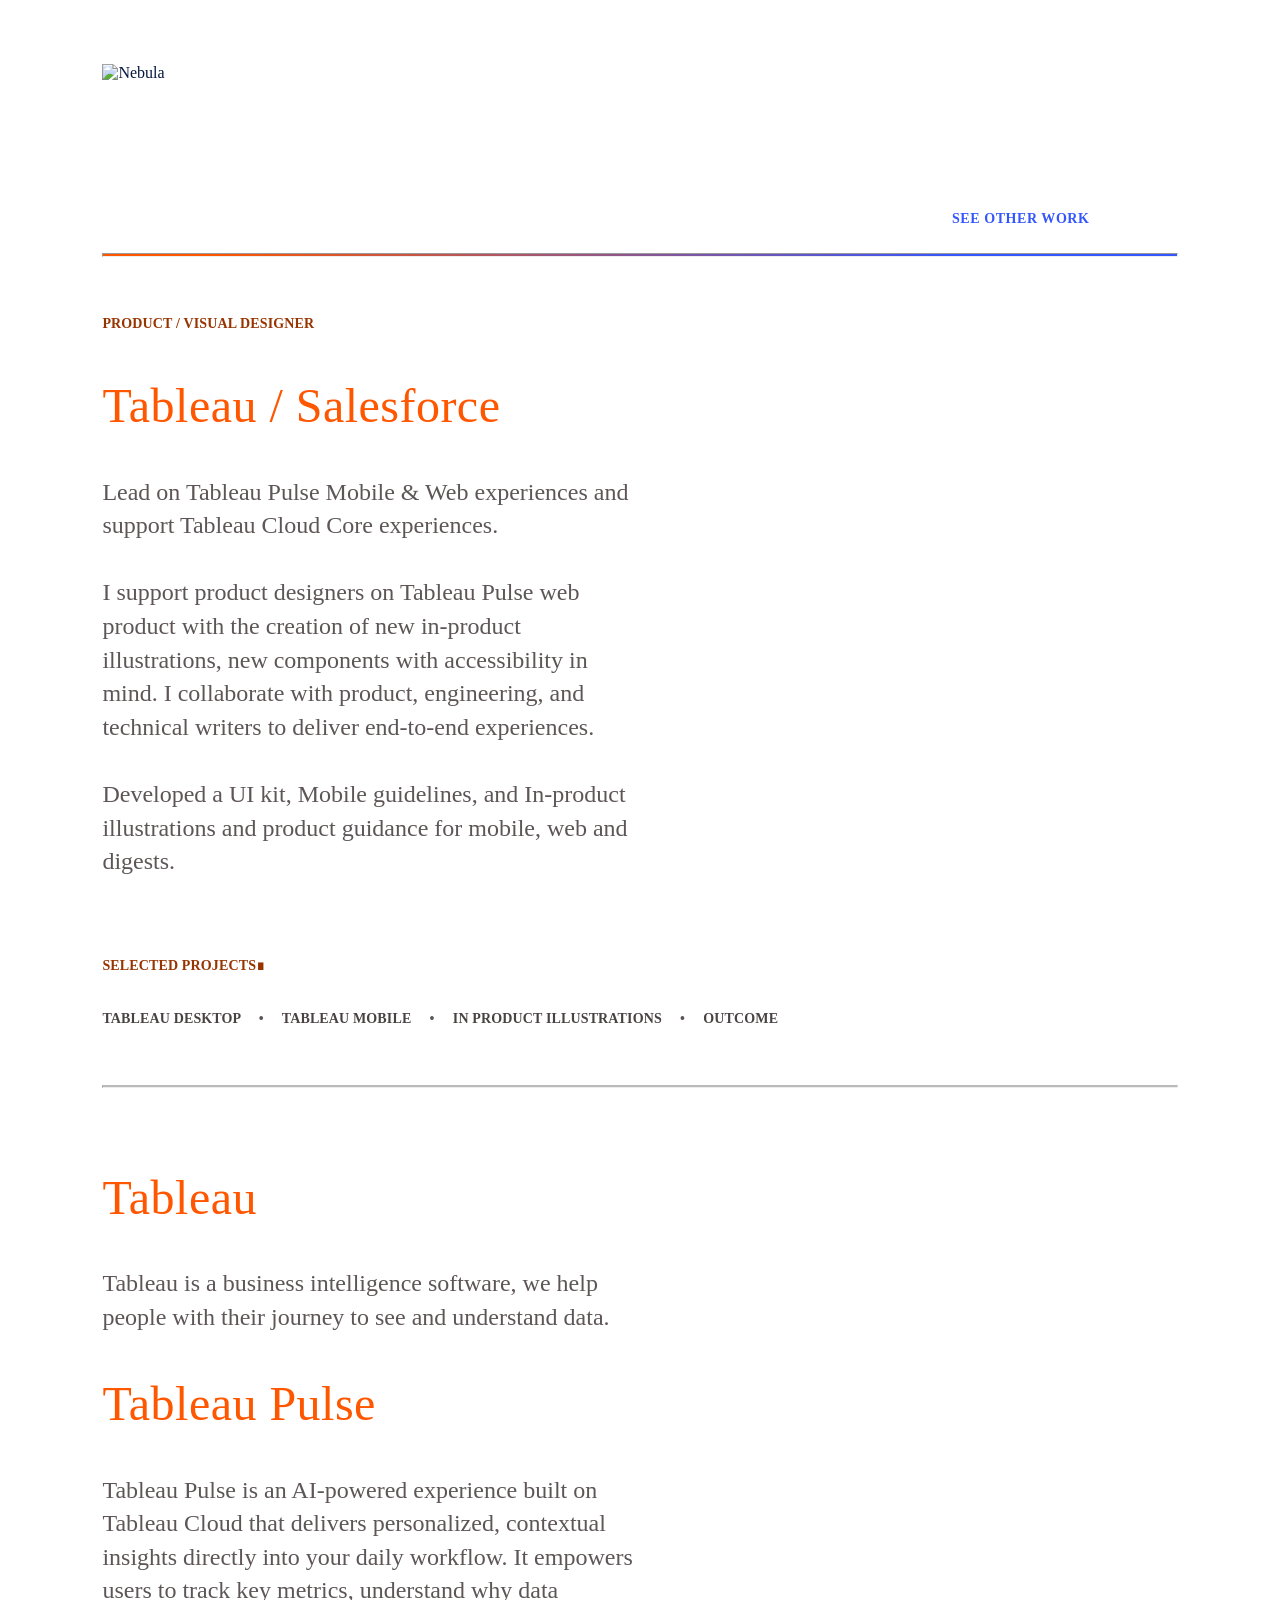
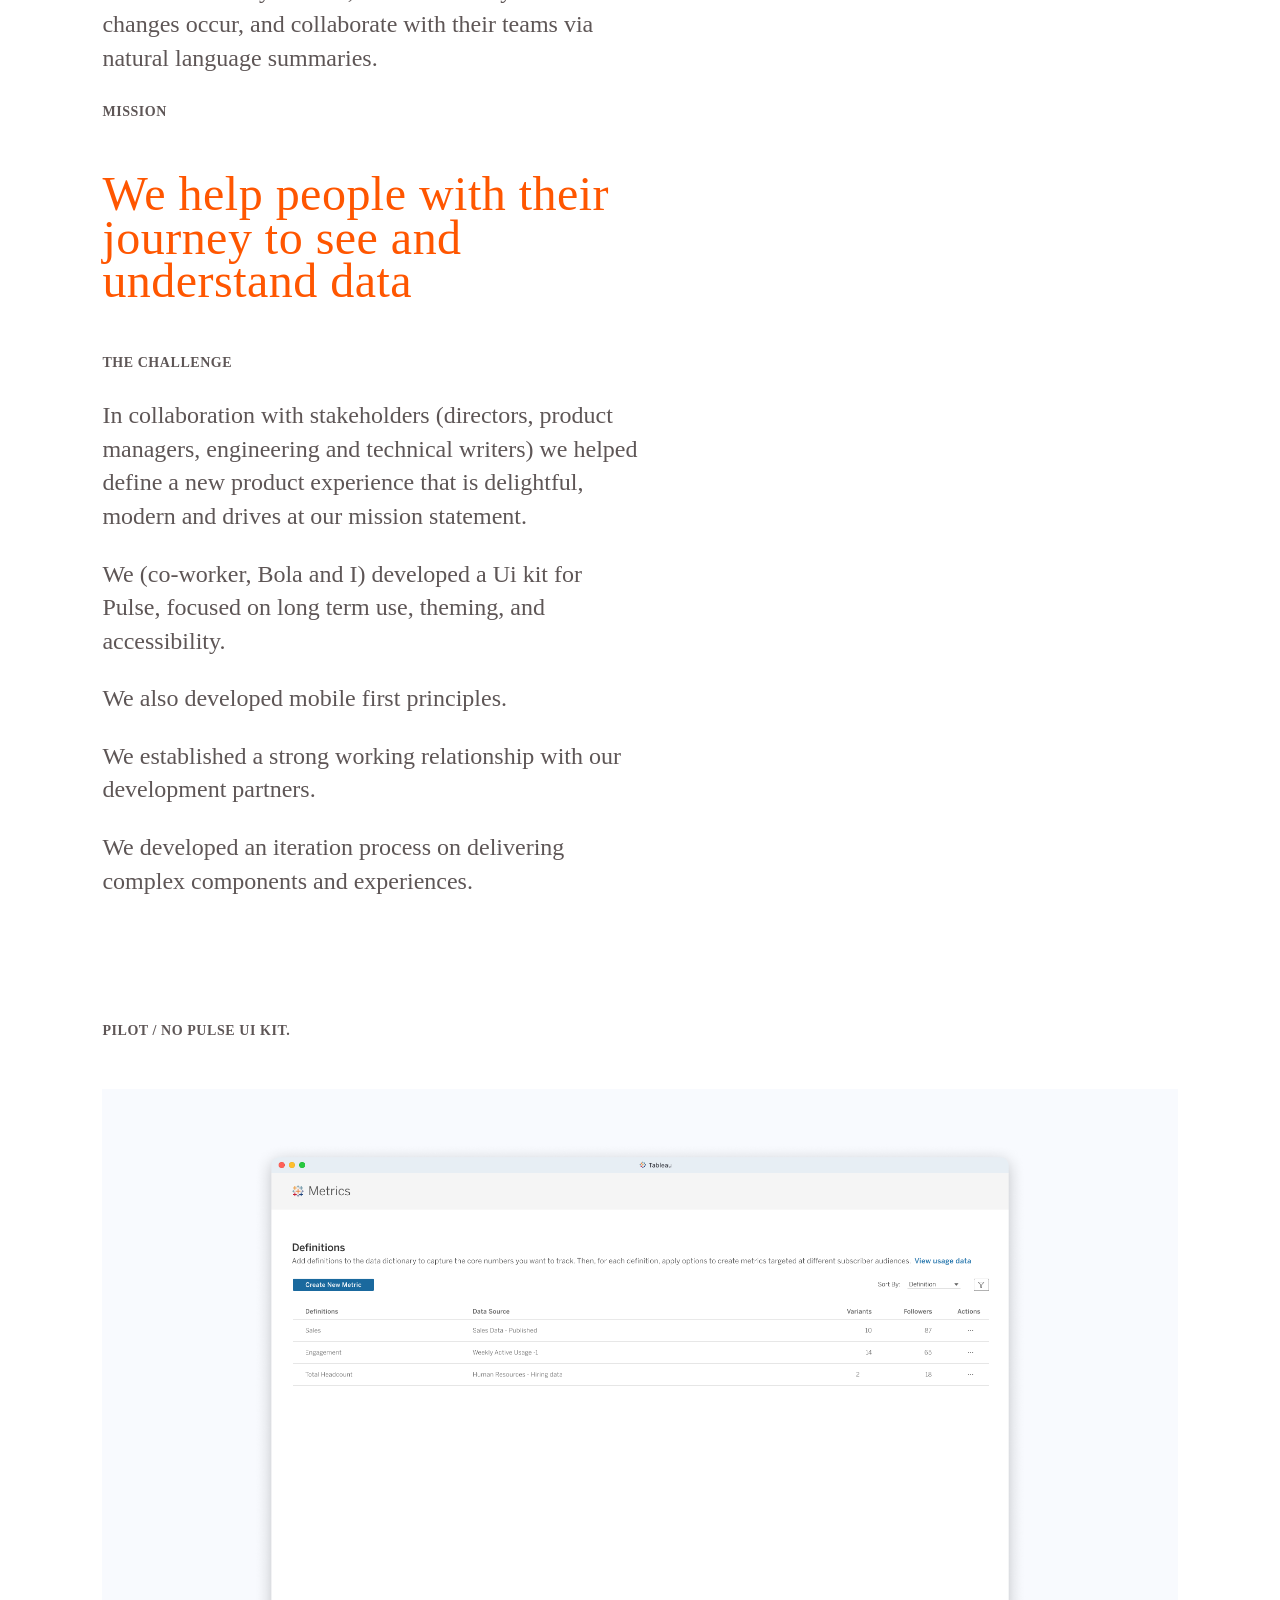
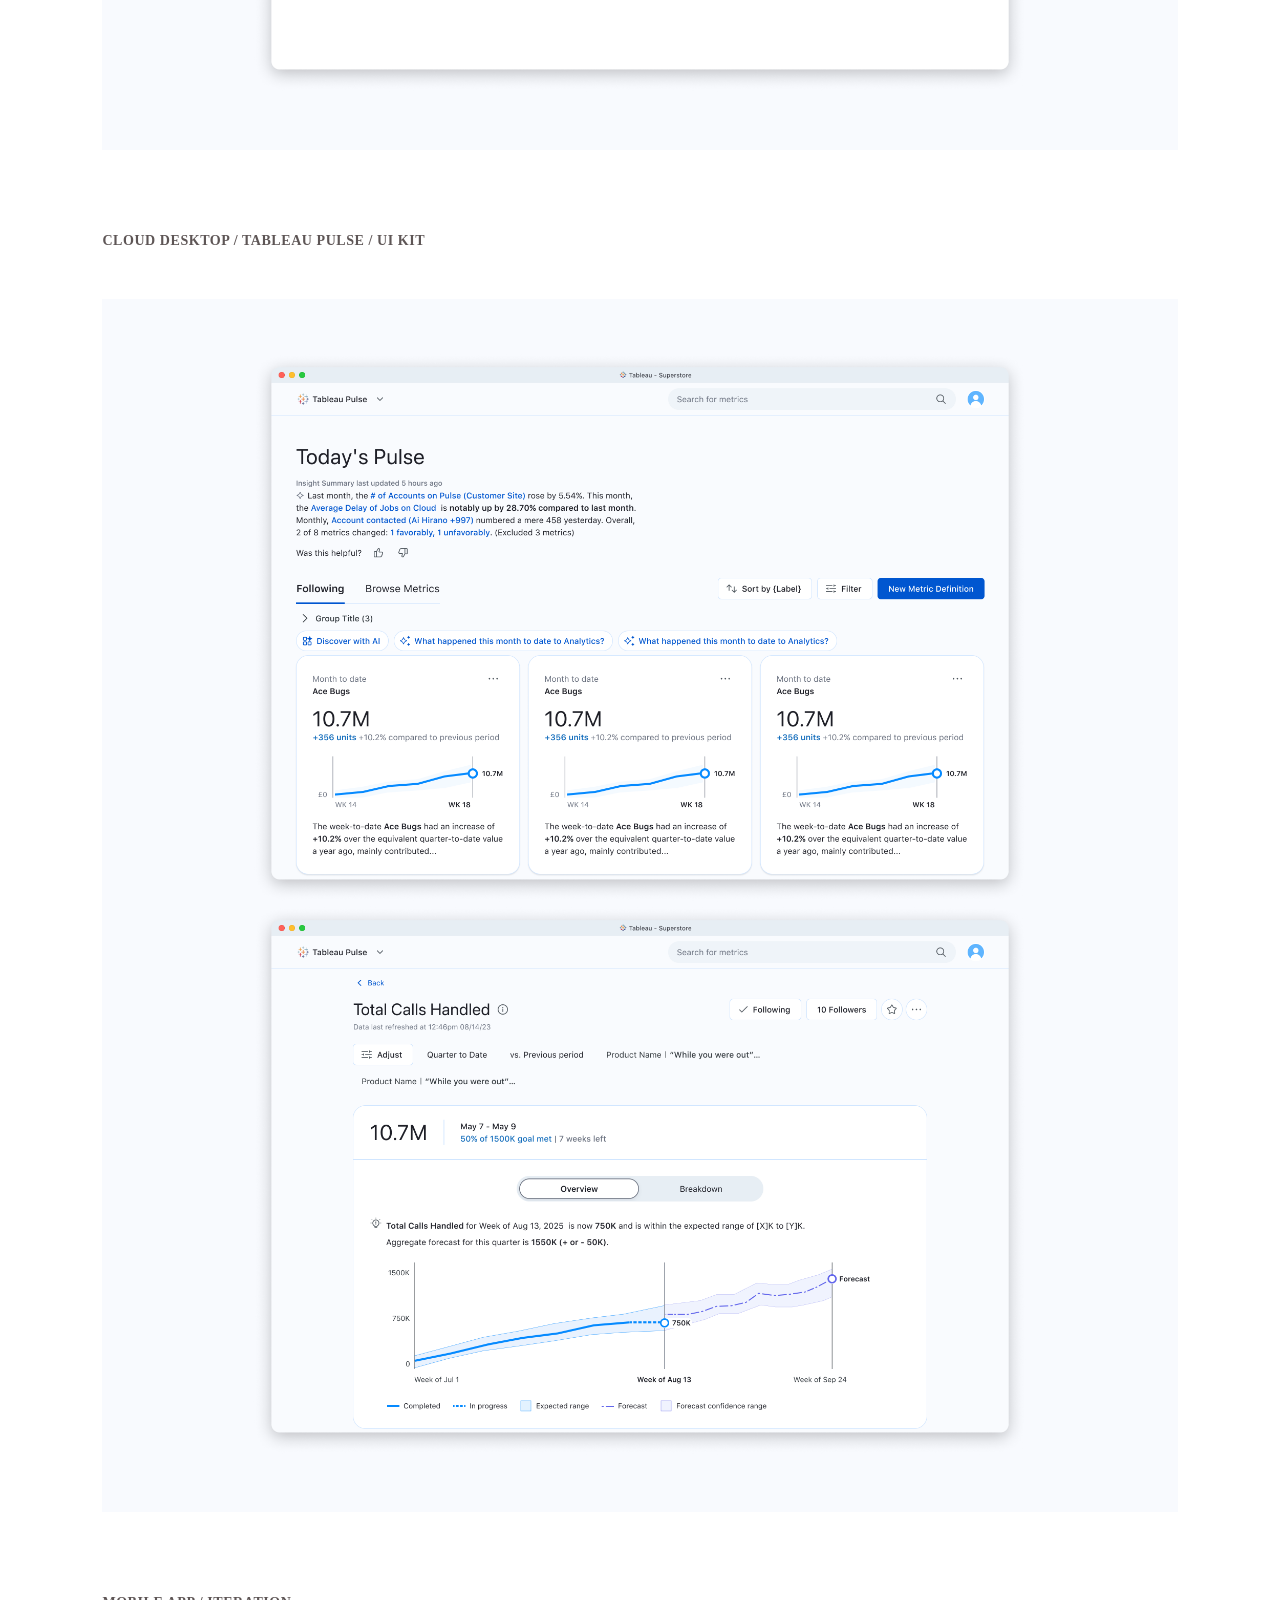
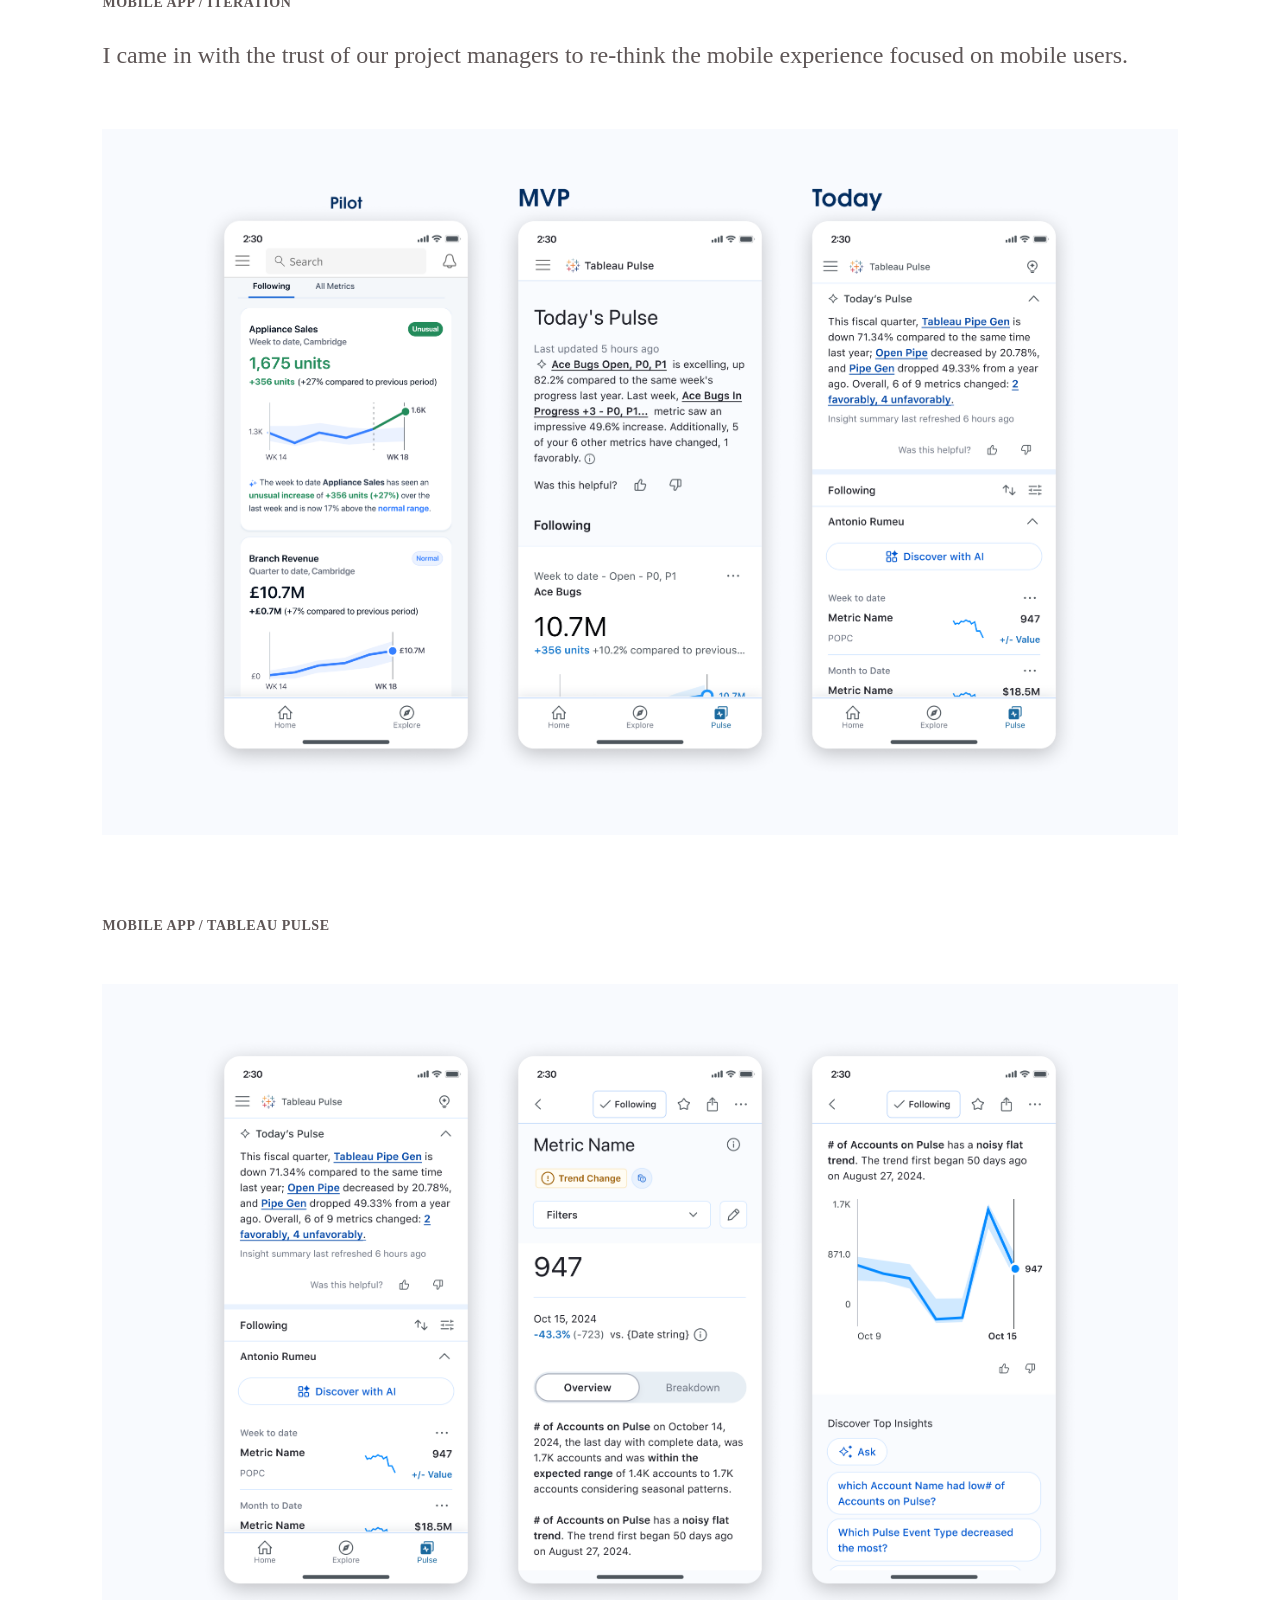
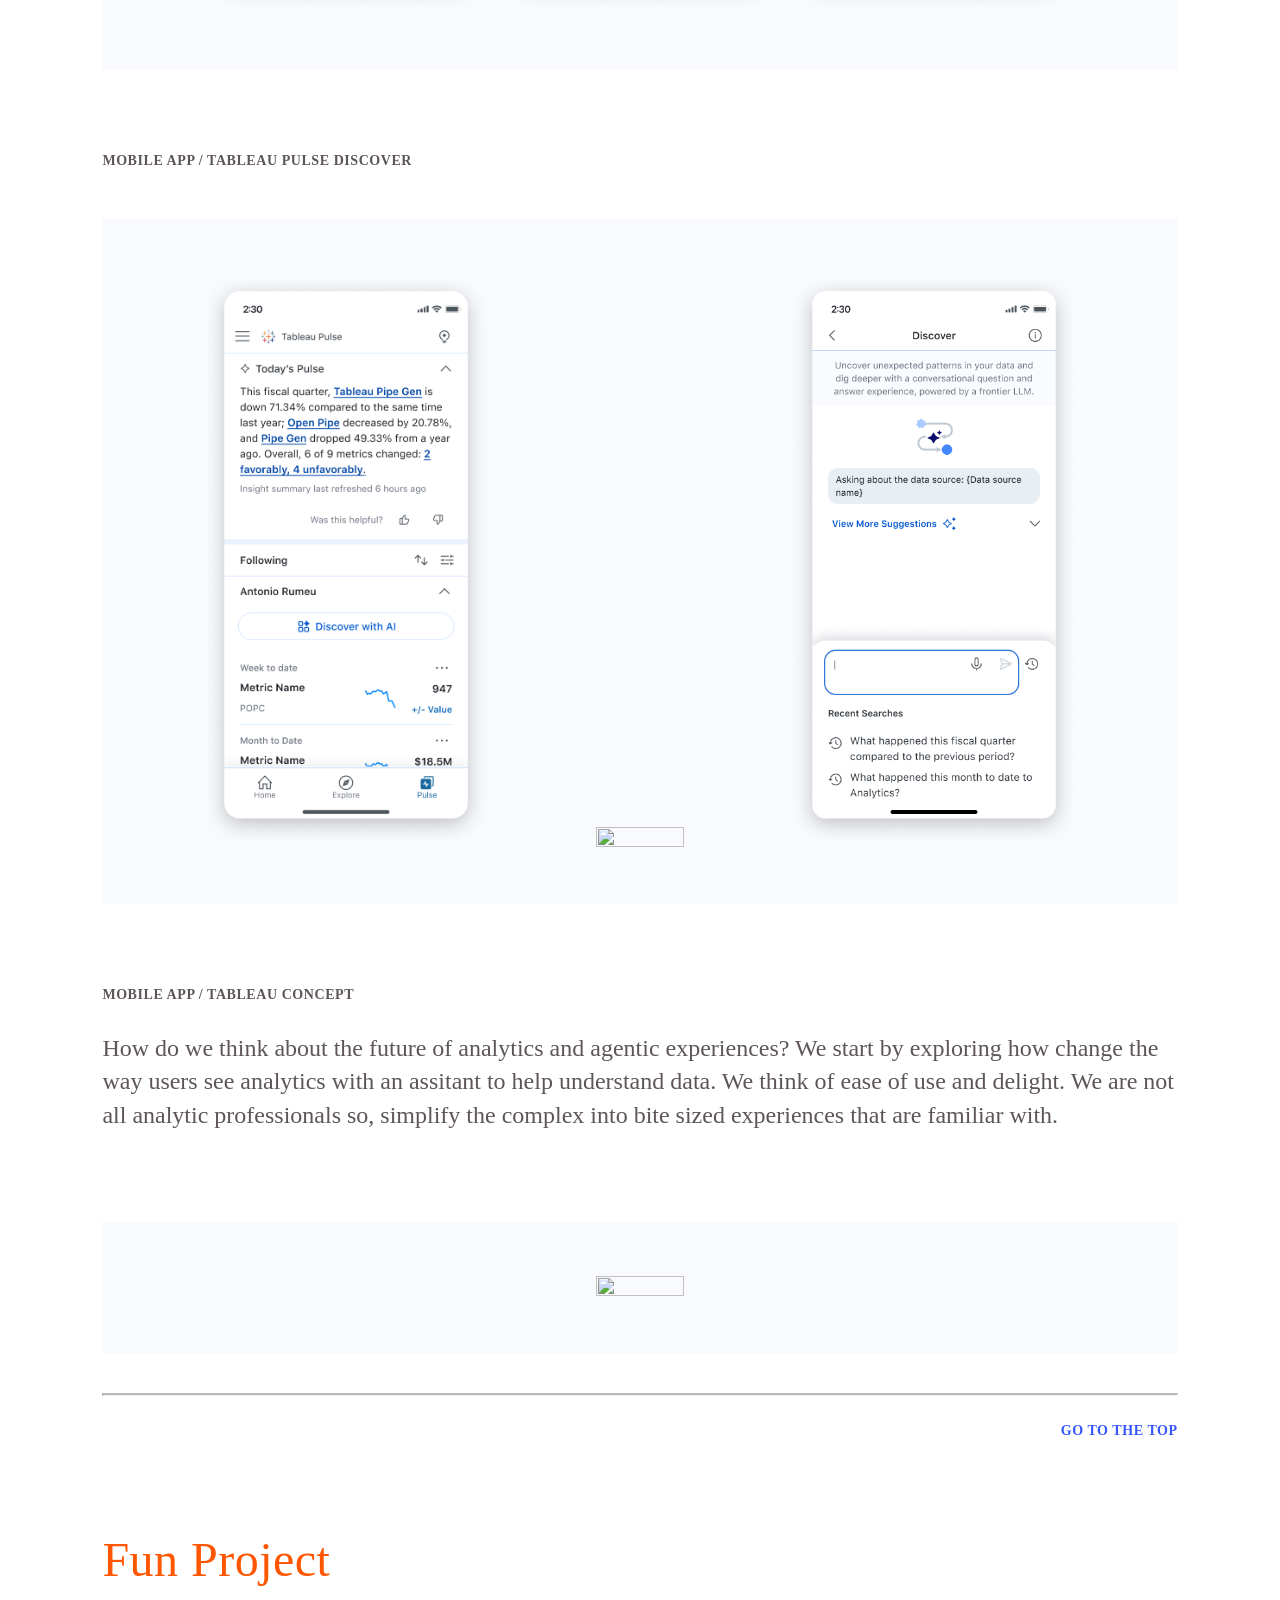
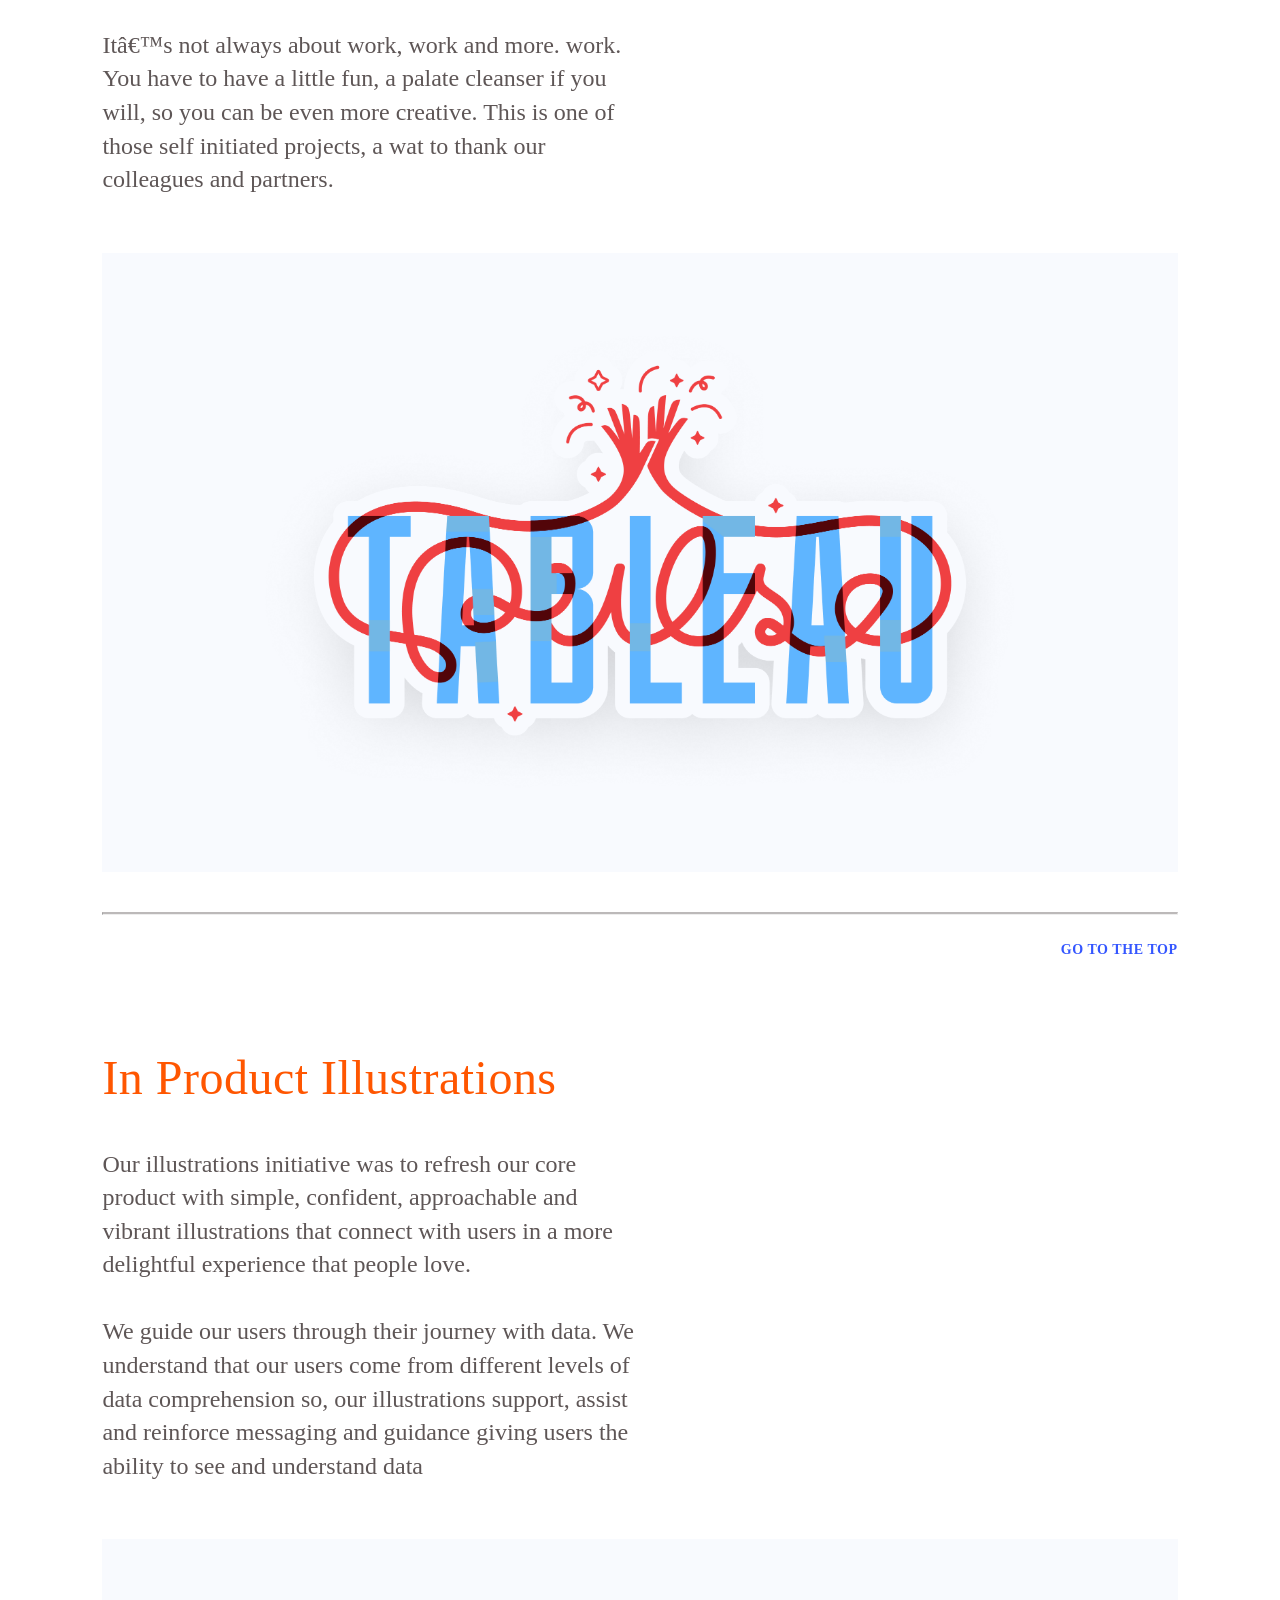
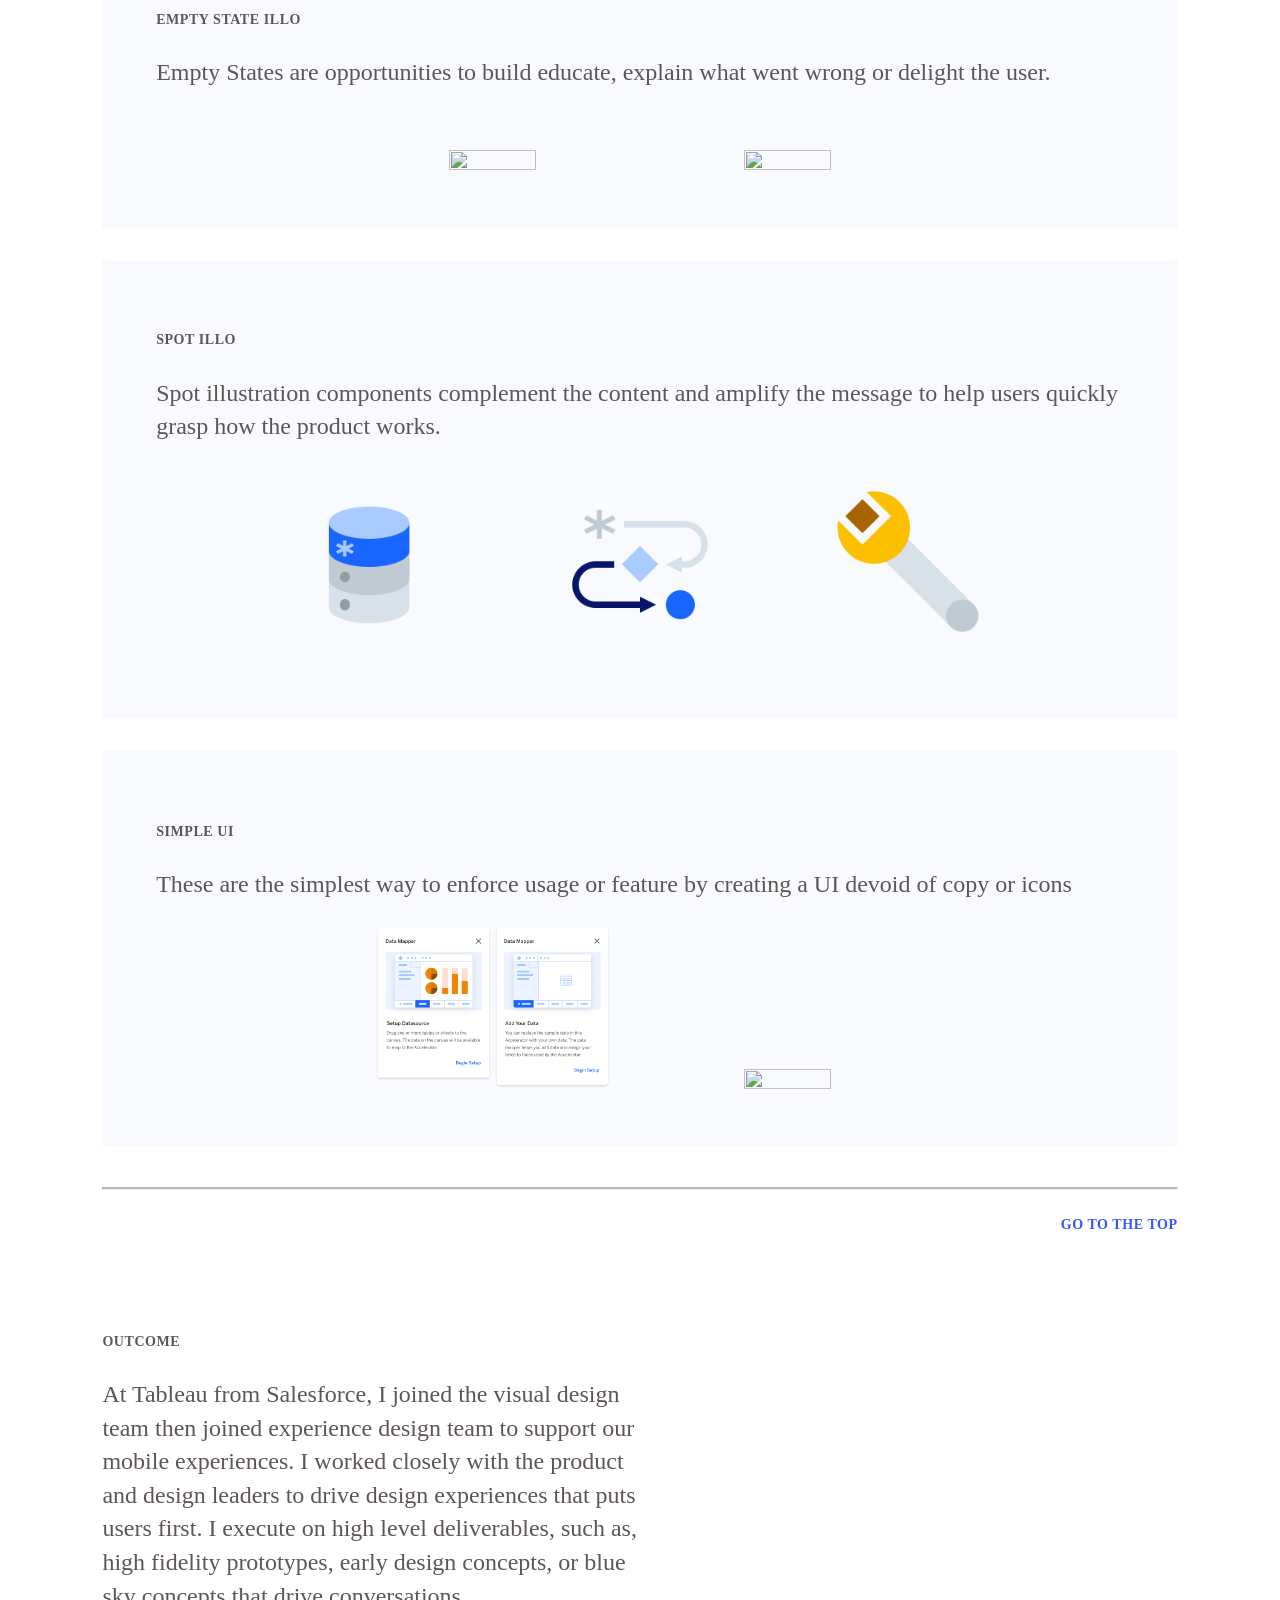
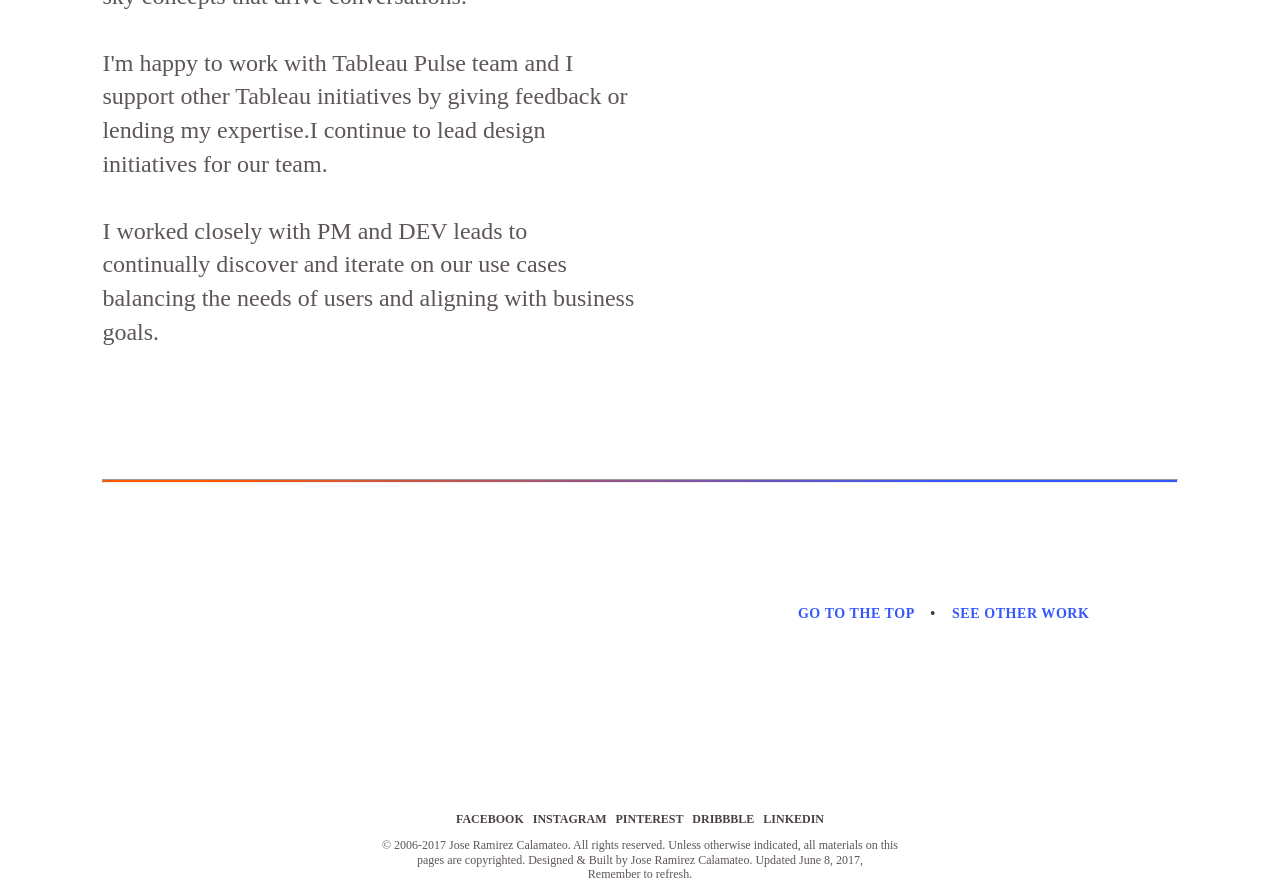
==== commit 5f0439ff: "Modified V1.7" ====
--- a/prod/work/Tableau/index.html
+++ b/prod/work/Tableau/index.html
@@ -1,3 +1,4 @@
+
 <!-- 
 	* Nebula v2.0.0 (http://www.nebulasf.com)
 	* Copyright 2004-2021 Jose Ramirez Calamateo.
@@ -21,8 +22,8 @@
 		
 	<link rel="shortcut icon" href="/img/favicon.ico">
 
-	<link rel="stylesheet" type="text/css" href="./../../src/css/MSTR-Layout.css">
-	<link rel="stylesheet" type="text/css" href="./../../src/css/MSTR-Style.css">
+	<link rel="stylesheet" type="text/css" href="../../_src/css/MSTR-Layout.css">
+	<link rel="stylesheet" type="text/css" href="../../_src/css/MSTR-Style.css">
 	<link href="https://fonts.googleapis.com/icon?family=Material+Icons" rel="stylesheet">              
 
 	<script src="https://use.typekit.net/wxu1sfd.js"></script>
@@ -48,7 +49,7 @@
 	<div class="col-xs-12 col-sm-12 col-md-12 col-lg-12 space-4">
 		<div class="col-xs-6 col-sm-6 col-md-6 col-lg-6">
 			<a href="http://www.nebulasf.com/">
-			<img class="logo" src="../../assets/brand/21N4-COLOUR-PTR.svg" alt="Nebula"></a>
+			<img class="logo" src="../../_assets/brand/21N4-COLOUR-PTR.svg" alt="Nebula"></a>
 		</div>    
 			
 		<div class="col-xs-4 col-md-6 col-lg-6">
@@ -94,14 +95,13 @@
 
 
 			<p class="ProjPage-body serif dark">
-				Lead on Tableau Pulse Mobile experiences. I supported the Tableau Pulse product (mobile & desktop) with the creation of new in-product illustrations, components and addressing accessibility. Collaborated with product, engineering, and technical writers to deliver end-to-end experiences. 
-			<br>
-			<br>
-				Lead on the creation of In-Product illustrations and the pulse UI kit for Tableau Pulse. Support the Tableau Core experiences.		
-			<br>
+			Lead on Tableau Pulse Mobile & Web experiences and support Tableau Cloud Core experiences. 
+            <br><br>
+            I support product designers on Tableau Pulse web product with the creation of new in-product illustrations, new components with accessibility in mind. I collaborate with product, engineering, and technical writers to deliver end-to-end experiences. 
+            <br><br>
+            Developed a UI kit, Mobile guidelines, and In-product illustrations and product guidance for mobile, web and digests.  	
 			</p>
-			<br>
-			<br>	
+			 <br><br>
 			<p class="ProjPage-Type sans-serif accentDark">Selected Projects&#8718;</p>
 			<!--  END  -->        
 		</div>
@@ -162,45 +162,66 @@
 			<div class="col-xs-12 col-sm-12 col-md-6 col-lg-6 space-2">
 				<p class="ProjPage-title serif accent">Tableau</p> 
 				<p class="ProjPage-body serif dark">
-					Tableau is a business intelligence software,  It transforms raw data into interactive dashboards, charts, and automated insights</p>	
+				Tableau is a business intelligence software, we help people with their journey to see and understand data.
 				
 				<p class="ProjPage-title serif accent">Tableau Pulse</p> 	
 				<p class="ProjPage-body serif dark">
-					Tableau Pulse is an AI-powered experience built on Tableau Cloud that delivers personalized, contextual insights directly into your daily workflow (email, desktop, mobile). It empowers users to track key metrics, understand why data changes occur, and collaborate with their teams via natural language summaries.</p>
-					
-	
-				<p class="ProjPage-title serif accent">We help people with their journey to see and understand data</p> 
+				Tableau Pulse is an AI-powered experience built on Tableau Cloud that delivers personalized, contextual insights directly into your daily workflow. It empowers users to track key metrics, understand why data changes occur, and collaborate with their teams via natural language summaries.
+
+				
+				<p class="title sans-serif dark">Mission</p>	
+				<p class="ProjPage-title serif accent">
+				We help people with their journey to see and understand data</p> 
+
+				
 				
 				<p class="title sans-serif dark">The Challenge</p>	
 				
 				<p class="ProjPage-body serif dark">
-					In collaboration with stakeholders (directors, product managers, engineering and technical writers) we helped define a new product experience that is delightful, modern and drives at our mission statement. 
-				</p>
-				<p class="ProjPage-body serif dark">
-					We developed a Ui kit for Pulse. It was focused on long term use, theming, and accessibility. 
+				In collaboration with stakeholders (directors, product managers, engineering and technical writers) we helped define a new product experience that is delightful, modern and drives at our mission statement.
+
+				</p>
+				<p class="ProjPage-body serif dark">
+					We (co-worker, Bola and I) developed a Ui kit for Pulse, focused on long term use, theming, and accessibility.
 				</p>
             	<p class="ProjPage-body serif dark">
 					We also developed mobile first principles.
 				</p>				
 				<p class="ProjPage-body serif dark">
-					 We established a working relationship with development on iteration process. It helped develop complex components and experiences. 
+					 We established a strong working relationship with our development partners.
+				</p>
+				<p class="ProjPage-body serif dark">
+					 We developed an iteration process on delivering complex components and experiences.
 				</p>
 				<br>
 			</div>	
 			<!-- PROJECT-INFO -->
 
-
 			<!-- PROJECT-INFO -->
 			<div class="col-xs-12 col-sm-12 col-md-12 col-lg-12 space-2" id="PDESK">
-				<p class="title sans-serif dark">Tableau Pulse / Cloud Desktop</p>
+				<p class="title sans-serif dark">Pilot / No Pulse UI Kit. </p>
 			</div>	
 			<!-- PROJECT-INFO -->	
 
 			<!-- PROJECT -->
 			<div class="col-xs-12 col-md-12 col-lg-12 space-bot2" style="background-color: rgb(248,250,254); padding: 5%;">
 				<center>
-				<img src="./imgproj/UXD---Mock--1.png" border="0" class="projimguxd"><BR>
-				<img src="./imgproj/UXD---Mock--2.png" border="0" class="projimguxd">
+				<img src="./_imgproj/UXD--OLD2.png" border="0" class="projimguxd">
+				</center>
+			</div> 
+			<!-- PROJECT -->
+
+			<!-- PROJECT-INFO -->
+			<div class="col-xs-12 col-sm-12 col-md-12 col-lg-12 space-2" id="PDESK">
+				<p class="title sans-serif dark">Cloud Desktop / Tableau Pulse / UI Kit</p>
+			</div>	
+			<!-- PROJECT-INFO -->	
+
+			<!-- PROJECT -->
+			<div class="col-xs-12 col-md-12 col-lg-12 space-bot2" style="background-color: rgb(248,250,254); padding: 5%;">
+				<center>
+				<img src="./_imgproj/UXD---Mock--1.png" border="0" class="projimguxd"><BR>
+				<img src="./_imgproj/UXD---Mock--2.png" border="0" class="projimguxd">
 				</center>
 			</div> 
 			<!-- PROJECT -->
@@ -208,42 +229,64 @@
 
 			<!-- PROJECT-INFO -->
 			<div class="col-xs-12 col-sm-12 col-md-12 col-lg-12 space-2" id="PMOB">
-				<p class="title sans-serif dark">Tableau Mobile App</p>
+				<p class="title sans-serif dark">Mobile App / Iteration</p>
+					<p class="ProjPage-body serif dark">
+					I came in with the trust of our project managers to re-think the mobile experience focused on mobile users.
+					
+				</p>
 			</div>	
 			<!-- PROJECT-INFO -->				
 
 			<!-- PROJECT -->
 			<div class="col-xs-12 col-md-12 col-lg-12 space-bot2" style="background-color: rgb(248,250,254); padding: 5%;">
 				<center>
-				<img src="./imgproj/UXM---Mock--1.png" border="0" class="projimguxm">
-				<img src="./imgproj/UXM---Mock--2.png" border="0" class="projimguxm">
+				<img src="./_imgproj/UXM---1--Yeserday.png" border="0" class="projimguxm">
+				<img src="./_imgproj/UXM---1--MVP.png" border="0" class="projimguxm">
+			    <img src="./_imgproj/UXM---1--Today.png" border="0" class="projimguxm">
+				</center>
+			</div> 
+			<!-- PROJECT -->
+
+			<!-- PROJECT-INFO -->
+			<div class="col-xs-12 col-sm-12 col-md-12 col-lg-12 space-2" id="PMOB">
+				<p class="title sans-serif dark">Mobile App / Tableau Pulse</p>
+			</div>	
+			<!-- PROJECT-INFO -->				
+
+			<!-- PROJECT -->
+			<div class="col-xs-12 col-md-12 col-lg-12 space-bot2" style="background-color: rgb(248,250,254); padding: 5%;">
+				<center>
+				<img src="./_imgproj/UXM--Pulse--1.png" border="0" class="projimguxm">
+				<img src="./_imgproj/UXM--Pulse--2.png" border="0" class="projimguxm">
+				<img src="./_imgproj/UXM--Pulse--3.png" border="0" class="projimguxm">
 				</center>
 			</div> 
 			<!-- PROJECT -->
 			
 					<!-- PROJECT-INFO -->
 			<div class="col-xs-12 col-sm-12 col-md-12 col-lg-12 space-2">
-				<p class="title sans-serif dark">Tableau Mobile App / Discover</p>
+				<p class="title sans-serif dark">Mobile App / Tableau Pulse Discover</p>
 			</div>	
 			<!-- PROJECT-INFO -->				
 
 			<!-- PROJECT -->
 			<div class="col-xs-12 col-md-12 col-lg-12 space-bot2" style="background-color: rgb(248,250,254); padding: 5%;">
 				<center>
-			
-				<img src="./imgproj/UXM---Mock--3.png" border="0" class="projimguxm">
+				<img src="./_imgproj/UXM--Pulse--1.png" border="0" class="projimguxm">
+				<img src="./_imgproj/UXM--PulseDiscover--2.png" border="0" class="projimguxm">
+				<img src="./_imgproj/UXM--3.png" border="0" class="projimguxm">
 				</center>
 			</div> 
 			<!-- PROJECT -->
 	
 			<!-- PROJECT-INFO -->
 			<div class="col-xs-12 col-sm-12 col-md-12 col-lg-12 space-2">
-				<p class="title sans-serif dark"> Agent Concepts</p>
-				<p class="ProjPage-body serif dark">
-					How do we think about the future of analytics and agentic experiences?
-					We start by exploring how change the way users see analytics with an assitant to help understand data. We think of ease of use and delight. 
-					We are not all analytic professionals so, simplify the complex into bite sized experiences that are familiar with. 
-					
+				<p class="title sans-serif dark">Mobile App / Tableau Concept</p>
+				<p class="ProjPage-body serif dark">
+				How do we think about the future of analytics and agentic experiences? 
+				We start by exploring how change the way users see analytics with an assitant to help understand data. 
+				We think of ease of use and delight. 
+				We are not all analytic professionals so, simplify the complex into bite sized experiences that are familiar with.
 					<br><br>
 				</p>
 			</div>	
@@ -254,7 +297,7 @@
 			<!-- PROJECT -->
 			<div class="col-xs-12 col-md-12 col-lg-12 space-bot2" style="background-color: rgb(248,250,254); padding: 5%;">
 				<center>
-				<img src="./imgproj/UXM---Concept--1.png" border="0" class="projimguxm" >
+				<img src="./_imgproj/UXM---Concept--1.png" border="0" class="projimguxm" >
 				</center>
 			</div> 
 			<!-- PROJECT -->
@@ -305,28 +348,91 @@
 				<!-- PROJECT-INFO -->
 			<div class="col-xs-12 col-sm-12 col-md-6 col-lg-6 space-2">
 
-				<p class="ProjPage-title serif accent">In Product Illustrations <br><br>
-				Data is all around us. It touches everyone, everywhere.</p>
+				<p class="ProjPage-title serif accent">Fun Project</p>
 				
 				<p class="ProjPage-body serif dark">
-				Our illustrations are simple, confident, approachable and vibrant, they connect with everyone and everywhere to understand data in a more human way. 
+			Itâ€™s not always about work, work and more. work. 
+			You have to have a little fun, a palate cleanser if you will, so you can be even more creative. 
+			This is one of those self initiated projects, a wat to thank our colleagues and  partners.
+			</div>	
+			<!-- PROJECT-INFO -->
+							
+			<!-- PROJECT -->
+			<div class="col-xs-12 col-md-12 col-lg-12 space-bot2" style="background-color: rgb(248,250,254); padding: 5%;">
+				<center>
+				<img src="./_imgproj/PulseSticker-1.png" border="0" class="projimguxd">
+				</center>
+			</div> 
+			<!-- PROJECT -->
+	
+	<!--  END  -->
+	</div>	
+	<!--  GALLERY -->
+
+	<!--  
+	==========
+	SECTION //
+	==========	
+	-->
+
+
+    <!-- LINE -->
+    <div class="col-xs-12 col-sm-12 col-md-12 col-lg-12">
+        <!--  START  -->		
+        <hr class="dark">
+        <!--  END  -->	
+    </div>
+    <!-- LINE -->
+
+
+	<!-- PAGE NAVIGATION -->	
+	<div class="col-xs-12 col-sm-12 col-md-12 col-lg-12" >
+		<!--  START  -->
+		<p class="title sans-serif" style="vertical-align: middle;float: right;">
+			<a class="accent-right" href="#Top">GO TO THE TOP</a>
+		</p>
+		<!--  END  -->
+	</div>				
+	<!-- PAGE NAVIGATION -->
+
+
+
+	<!--  
+	==========
+	SECTION //
+	==========	
+	-->
+
+	<!--  GALLERY -->
+	<div class="col-xs-12 col-sm-12 col-md-12 col-lg-12" id="PART3">
+	<!--  START  -->
+
+				<!-- PROJECT-INFO -->
+			<div class="col-xs-12 col-sm-12 col-md-6 col-lg-6 space-2">
+
+				<p class="ProjPage-title serif accent">In Product Illustrations 
+				</p>
+				
+				<p class="ProjPage-body serif dark">
+				Our illustrations initiative was to refresh our core product with simple, confident, approachable and vibrant illustrations that connect with users in a more delightful experience that people love. 
+
 				<br><br>
-				We guide our users through their journey, we understand that our users have different levels of comprehension so,illustrations support, assist and reinforce messaging giving users the ability to see and understand data 
+                We guide our users through their journey with data. We understand that our users come from different levels of data comprehension so, our illustrations support, assist and reinforce messaging and guidance giving users the ability to see and understand data
+				</p>
+
+			</div>	
+			<!-- PROJECT-INFO -->
+							
+			<!-- PROJECT -->
+			<div class="col-xs-12 col-md-12 col-lg-12 space-bot2" style="background-color: rgb(248,250,254); padding: 5%;">
+				<p class="title sans-serif dark"> Empty State Illo</p>
+				<p class="ProjPage-body serif dark">
+					Empty States are opportunities to build educate, explain what went wrong or delight the user.
+				</p>
 				<br><br>
-				Our illustrations are experts in their field which connect users in a more delightful experience that people love.</p>
-
-			</div>	
-			<!-- PROJECT-INFO -->
-							
-			<!-- PROJECT -->
-			<div class="col-xs-12 col-md-12 col-lg-12 space-bot2" style="background-color: rgb(248,250,254); padding: 5%;">
-				<p class="title sans-serif dark"> Empty State Illo</p>
-				<p class="ProjPage-body serif dark">
-					Empty States are opportunities to build educate, explain what went wrong or delight the user. These are larger illustrations see examples to the right to the bottom
-				</p>
-				<br><br>
-				<center>
-				<img src="./imgproj/UIkit---illo--1.png" border="0" class="projimguxd">
+				<center>
+				<img src="./_imgproj/UXM--PulseIllo--1.png" border="0" class="projimguxm">
+				<img src="./_imgproj/UXM--PulseIllo--2.png" border="0" class="projimguxm">
 				</center>
 			</div> 
 			<!-- PROJECT -->
@@ -335,10 +441,10 @@
 			<div class="col-xs-12 col-md-12 col-lg-12 space-bot2" style="background-color: rgb(248,250,254); padding: 5%;">
 				<p class="title sans-serif dark"> Spot Illo</p>
 				<p class="ProjPage-body serif dark">
-						Spot illustration components complement the content and amplify the message to help users quickly grasp how the product works. No larger than 96px. 
-				</p>
-				<center>
-				<img src="./imgproj/UIkit---illo--2.png" border="0" class="projimguxd">
+				    Spot illustration components complement the content and amplify the message to help users quickly grasp how the product works.
+				</p>
+				<center>
+				<img src="./_imgproj/UIkit---illo--2.png" border="0" class="projimguxd">
 				</center>
 			</div> 
 			<!-- PROJECT -->
@@ -347,10 +453,11 @@
 			<div class="col-xs-12 col-md-12 col-lg-12 space-bot2" style="background-color: rgb(248,250,254); padding: 5%;">
 				<p class="title sans-serif dark"> Simple UI</p>
 				<p class="ProjPage-body serif dark">
-					These are the simplest way to enforce usage or feature by creating a UI devoid of copy or icons
-				</p>
-				<center>
-				<img src="./imgproj/UIkit---illo--3.png" border="0" class="projimguxd">
+				These are the simplest way to enforce usage or feature by creating a UI devoid of copy or icons
+				</p>
+				<center>
+				<img src="./_imgproj/UIkit---illo--3.png" border="0" class="projimguxm">
+				<img src="./_imgproj/UIkit---illo--4.png" border="0" class="projimguxm">
 				</center>
 			</div> 
 			<!-- PROJECT -->
@@ -398,10 +505,11 @@
 		<!--  START  -->
 		<p class="title sans-serif dark">Outcome</p>
 		<p class="ProjPage-body serif dark">
-			At Tableau from Salesforce, I joined the visual design team then joined experience design team to support our mobile experiences. I worked closely with the product and design leaders to drive design experiences that puts users first.  I execute on high level deliverables, such as, high fidelity  prototypes, early design concepts, or blue sky concepts that drive conversations.
-
-			<br><br>
-			I'm happy to work with Tableau Pulse team and I support other Tableau initiatives by giving feedback or lending my expertise.I continue to lead design initiatives for our team.  
+		    At Tableau from Salesforce, I joined the visual design team then joined experience design team to support our mobile experiences. 
+		    I worked closely with the product and design leaders to drive design experiences that puts users first. 
+		    I execute on high level deliverables, such as, high fidelity prototypes, early design concepts, or blue sky concepts that drive conversations.
+		    <br><br>
+			I'm happy to work with Tableau Pulse team and I support other Tableau initiatives by giving feedback or lending my expertise.I continue to lead design initiatives for our team.
 			<br><br>
 			I worked closely with PM and DEV leads to continually discover and iterate on our use cases balancing the needs of users and aligning with business goals.
 			<br><br>
--- a/prod/_src/css/MSTR-Layout.css
+++ b/prod/_src/css/MSTR-Layout.css
@@ -0,0 +1,983 @@
+ /*!
+ * Nebula v2.1.1 (http://www.nebulasf.com)
+ * Copyright 2004-2021 Jose Ramirez Calamateo.
+ * Licensed under Nebula
+ */
+
+/*! MSTR-Layout.css v3.0.0 | Nebula License | nebulasf.com/normal */
+
+/* GENERAL LAYOUT CSS */
+        
+        * {
+            -webkit-box-sizing: border-box;
+               -moz-box-sizing: border-box;
+                    box-sizing: border-box;
+        }
+          
+        body {
+            margin: 0;
+        }
+        
+       
+
+/* MOBILE CSS */					
+/* Large devices (desktops, 992px and up)*/
+
+    @media (min-width: 375px) {
+
+            .container {
+              width: 100%;
+            }
+        }
+        
+
+/* DESKTOP CSS */					
+/* Large devices (desktops, 992px and up)*/
+
+  @media (min-width: 1024px) {
+            .container {
+            width: 100%;
+
+            }
+        }
+
+
+/* MOBILE CSS */
+/* `md` applies to small devices (landscape phones, less than 768px)*/
+
+
+  @media (min-width: 375px) {
+
+        .container {
+            max-width: 100%;
+            padding-right: 24px;
+            padding-left: 24px;
+            margin-right: auto;
+            margin-left: auto;
+        }
+        .container-fluid {
+            max-width: 100%;
+            padding-right: 15px;
+            padding-left: 15px;
+            margin-right: auto;
+            margin-left: auto;
+        }        
+        
+        
+         
+     /* NEW PROJECT SIZE CSS */
+     
+        .projimguxd {
+              width: 100%;
+              height: 100%;
+              object-fit: cover;
+        }
+            
+        .projimguxm {
+              width: 100%;
+              height: 100%;
+              object-fit: cover;
+        }
+
+        .projimgother {
+              width: 100%;
+              height: 100%;
+              object-fit: cover;
+        }
+        
+     /* OLD PROJECT SIZE CSS */
+        
+         .proj-img {
+            width:100%;
+            border: 0;
+            align-items: center;   
+        }    
+        
+               
+        .projimg2 {
+            width:30%;
+            border: 0;
+            align-items: center;   
+        }
+        
+
+    /* CSS */
+    
+
+     	.home-hero{
+            width:100%;
+            height:600px;
+            margin:0;
+            padding:0px 0;
+            background-size:cover;
+            background-position:top center;
+            overflow:hidden;
+        }
+    
+        .project-hero{
+            width:100%;
+            height:600px;
+            margin:0;
+            padding:0px 0;
+            background-size:cover;
+            background-position:top center;
+            overflow:hidden;
+        }
+    
+        .project-hero.min {
+            height:auto !important;
+            background-color:transparent !important;
+            color:#f1592a !important;
+            padding:0 !important;
+        }
+
+    /* SPACING CSS */
+    
+        .space-top2{
+            margin-top:1.0em;
+        }    
+    
+        .space-top2{
+            margin-top:2.0em;
+        }
+        .space-top4{
+            margin-top:3.0em;
+        }
+    
+        .space-top6{
+            margin-top:4.0em;
+        }
+    
+        .space-top8{
+            margin-top:6.0em;
+        }
+    
+        .space-bot4{
+            margin-bottom:2.0em;
+        }
+    
+        .space-bot6{
+            margin-bottom:3.0em;
+        }
+    
+        .space-2 {
+            margin-top:1.0em;
+            margin-bottom:1.0em;
+        }
+        
+        .space-4 {
+            margin-top:2.0em;
+            margin-bottom:2.0em;
+        }
+        
+        .space-6 {
+            margin-top:3.0em;
+            margin-bottom:3.0em;
+        }
+
+    /* SPACING CSS */
+
+}
+
+
+/* DESKTOP CSS */					
+/* Large devices (desktops, 992px and up)*/
+
+  @media (min-width: 1024px) {
+	
+    	.ctr1 {
+            display: flex;
+            justify-content: center;
+            align-items: center;
+    	}
+      
+        .container {
+            max-width: 100%;
+            padding-right:8%;
+            padding-left: 8%;
+            margin-right: auto;
+            margin-left: auto;
+        }
+          
+        .container-fluid {
+            max-width: 100%;
+            padding-right: 15px;
+            padding-left: 15px;
+            margin-right: auto;
+            margin-left: auto;
+        }
+
+    /* NEW PROJECT SIZE CSS */
+    
+        .projimguxd {
+              width: 80%;
+              height: 80%;
+              object-fit: cover;
+        }
+            
+        .projimguxm {
+              width: 30%;
+              height: 30%;
+              object-fit: cover;
+        }
+         
+        .projimgother {
+              width: 60%;
+              height: 60%;
+              object-fit: cover;
+        }        
+        
+    /* OLD PROJECT SIZE CSS */        
+
+
+        .proj-img {
+            width:100%;
+            border: 0;
+            align-items: center;   
+        }
+        
+        .projimg2 {
+            width:30%;
+            border: 0;
+            align-items: center;   
+        }        
+
+    /* CSS */
+            
+        .home-hero{
+            width:100%;
+            height:600px;
+            margin:0;
+            padding:0px 0;
+            background-size:cover;
+            background-position:top center;
+            overflow:hidden;
+        }
+    
+        .project-hero{
+            width:100%;
+            height:600px;
+            margin:0;
+            padding:0px 0;
+            background-size:cover;
+            background-position:top center;
+            overflow:hidden;
+        }
+    
+        .home-hero.min {
+            height:auto !important;
+            background-color:transparent !important;
+            color:#f1592a !important;
+            padding:0 !important;
+            }
+
+    /* SPACING CSS */
+
+        .space-s25 {
+            margin-top:0.25em;
+        }
+    
+        .space-top1{
+            margin-top:1.0em;
+        }
+    
+        .space-top2{
+            margin-top:2.0em;
+        }
+    
+        .space-top4{
+            margin-top:4.0em;
+        }
+    
+        .space-top6{
+            margin-top:6.0em;
+        }
+    
+        .space-top8{
+            margin-top:8.0em;
+        }
+    
+        .space-bot1{
+            margin-bottom:1.0em;
+        }
+        
+        .space-bot2{
+            margin-bottom:2.0em;
+        }
+    
+        .space-bot4{
+            margin-bottom:4.0em;
+        }
+    
+        .space-bot6{
+            margin-bottom:6.0em;
+        }
+    
+        .space-2 {
+            margin-top:2.0em;
+            margin-bottom:2.0em;
+        }
+        
+        .space-4 {
+            margin-top:4.0em;
+            margin-bottom:4.0em;
+        }
+        
+        .space-6 {
+            margin-top:6.0em;
+            margin-bottom:6.0em;
+        }
+
+    /* SPACING CSS */
+
+}
+
+
+
+
+/* LAYBOUT CSS */					
+/* Large devices (desktops, 992px and up)*/
+
+ .col-xs-1, .col-sm-1, .col-md-1, .col-lg-1, .col-xs-2, .col-sm-2, .col-md-2, .col-lg-2, .col-xs-3, .col-sm-3, .col-md-3, .col-lg-3, .col-xs-4, .col-sm-4, .col-md-4, .col-lg-4, .col-xs-5, .col-sm-5, .col-md-5, .col-lg-5, .col-xs-6, .col-sm-6, .col-md-6, .col-lg-6, .col-xs-7, .col-sm-7, .col-md-7, .col-lg-7, .col-xs-8, .col-sm-8, .col-md-8, .col-lg-8, .col-xs-9, .col-sm-9, .col-md-9, .col-lg-9, .col-xs-10, .col-sm-10, .col-md-10, .col-lg-10, .col-xs-11, .col-sm-11, .col-md-11, .col-lg-11, .col-xs-12, .col-sm-12, .col-md-12, .col-lg-12 {
+    position: relative;
+    min-height: 1px;
+  }
+          .col-xs-1, .col-xs-2, .col-xs-3, .col-xs-4, .col-xs-5, .col-xs-6, .col-xs-7, .col-xs-8, .col-xs-9, .col-xs-10, .col-xs-11, .col-xs-12 {
+            float: left;
+          }
+          .col-xs-12 {
+            width: 100%;
+          }
+          .col-xs-11 {
+            width: 91.66666667%;
+          }
+          .col-xs-10 {
+            width: 83.33333333%;
+          }
+          .col-xs-9 {
+            width: 75%;
+          }
+          .col-xs-8 {
+            width: 66.66666667%;
+          }
+          .col-xs-7 {
+            width: 58.33333333%;
+          }
+          .col-xs-6 {
+            width: 50%;
+          }
+          .col-xs-5 {
+            width: 41.66666667%;
+          }
+          .col-xs-4 {
+            width: 33.33333333%;
+          }
+          .col-xs-3 {
+            width: 25%;
+          }
+          .col-xs-2 {
+            width: 16.66666667%;
+          }
+          .col-xs-1 {
+            width: 8.33333333%;
+          }
+          .col-xs-pull-12 {
+            right: 100%;
+          }
+          .col-xs-pull-11 {
+            right: 91.66666667%;
+          }
+          .col-xs-pull-10 {
+            right: 83.33333333%;
+          }
+          .col-xs-pull-9 {
+            right: 75%;
+          }
+          .col-xs-pull-8 {
+            right: 66.66666667%;
+          }
+          .col-xs-pull-7 {
+            right: 58.33333333%;
+          }
+          .col-xs-pull-6 {
+            right: 50%;
+          }
+          .col-xs-pull-5 {
+            right: 41.66666667%;
+          }
+          .col-xs-pull-4 {
+            right: 33.33333333%;
+          }
+          .col-xs-pull-3 {
+            right: 25%;
+          }
+          .col-xs-pull-2 {
+            right: 16.66666667%;
+          }
+          .col-xs-pull-1 {
+            right: 8.33333333%;
+          }
+          .col-xs-pull-0 {
+            right: 0;
+          }
+          .col-xs-push-12 {
+            left: 100%;
+          }
+          .col-xs-push-11 {
+            left: 91.66666667%;
+          }
+          .col-xs-push-10 {
+            left: 83.33333333%;
+          }
+          .col-xs-push-9 {
+            left: 75%;
+          }
+          .col-xs-push-8 {
+            left: 66.66666667%;
+          }
+          .col-xs-push-7 {
+            left: 58.33333333%;
+          }
+          .col-xs-push-6 {
+            left: 50%;
+          }
+          .col-xs-push-5 {
+            left: 41.66666667%;
+          }
+          .col-xs-push-4 {
+            left: 33.33333333%;
+          }
+          .col-xs-push-3 {
+            left: 25%;
+          }
+          .col-xs-push-2 {
+            left: 16.66666667%;
+          }
+          .col-xs-push-1 {
+            left: 8.33333333%;
+          }
+          .col-xs-push-0 {
+            left: 0;
+          }
+          .col-xs-offset-12 {
+            margin-left: 100%;
+          }
+          .col-xs-offset-11 {
+            margin-left: 91.66666667%;
+          }
+          .col-xs-offset-10 {
+            margin-left: 83.33333333%;
+          }
+          .col-xs-offset-9 {
+            margin-left: 75%;
+          }
+          .col-xs-offset-8 {
+            margin-left: 66.66666667%;
+          }
+          .col-xs-offset-7 {
+            margin-left: 58.33333333%;
+          }
+          .col-xs-offset-6 {
+            margin-left: 50%;
+          }
+          .col-xs-offset-5 {
+            margin-left: 41.66666667%;
+          }
+          .col-xs-offset-4 {
+            margin-left: 33.33333333%;
+          }
+          .col-xs-offset-3 {
+            margin-left: 25%;
+          }
+          .col-xs-offset-2 {
+            margin-left: 16.66666667%;
+          }
+          .col-xs-offset-1 {
+            margin-left: 8.33333333%;
+          }
+          .col-xs-offset-0 {
+            margin-left: 0;
+          }
+  
+  
+  @media (min-width: 375px) {
+    .col-sm-1, .col-sm-2, .col-sm-3, .col-sm-4, .col-sm-5, .col-sm-6, .col-sm-7, .col-sm-8, .col-sm-9, .col-sm-10, .col-sm-11, .col-sm-12 {
+      float: left;
+    }
+            .col-sm-12 {
+              width: 100%;
+            }
+            .col-sm-11 {
+              width: 91.66666667%;
+            }
+            .col-sm-10 {
+              width: 83.33333333%;
+            }
+            .col-sm-9 {
+              width: 75%;
+            }
+            .col-sm-8 {
+              width: 66.66666667%;
+            }
+            .col-sm-7 {
+              width: 58.33333333%;
+            }
+            .col-sm-6 {
+              width: 50%;
+            }
+            .col-sm-5 {
+              width: 41.66666667%;
+            }
+            .col-sm-4 {
+              width: 33.33333333%;
+            }
+            .col-sm-3 {
+              width: 25%;
+            }
+            .col-sm-2 {
+              width: 16.66666667%;
+            }
+            .col-sm-1 {
+              width: 8.33333333%;
+            }
+            .col-sm-pull-12 {
+              right: 100%;
+            }
+            .col-sm-pull-11 {
+              right: 91.66666667%;
+            }
+            .col-sm-pull-10 {
+              right: 83.33333333%;
+            }
+            .col-sm-pull-9 {
+              right: 75%;
+            }
+            .col-sm-pull-8 {
+              right: 66.66666667%;
+            }
+            .col-sm-pull-7 {
+              right: 58.33333333%;
+            }
+            .col-sm-pull-6 {
+              right: 50%;
+            }
+            .col-sm-pull-5 {
+              right: 41.66666667%;
+            }
+            .col-sm-pull-4 {
+              right: 33.33333333%;
+            }
+            .col-sm-pull-3 {
+              right: 25%;
+            }
+            .col-sm-pull-2 {
+              right: 16.66666667%;
+            }
+            .col-sm-pull-1 {
+              right: 8.33333333%;
+            }
+            .col-sm-pull-0 {
+              right: 0;
+            }
+            .col-sm-push-12 {
+              left: 100%;
+            }
+            .col-sm-push-11 {
+              left: 91.66666667%;
+            }
+            .col-sm-push-10 {
+              left: 83.33333333%;
+            }
+            .col-sm-push-9 {
+              left: 75%;
+            }
+            .col-sm-push-8 {
+              left: 66.66666667%;
+            }
+            .col-sm-push-7 {
+              left: 58.33333333%;
+            }
+            .col-sm-push-6 {
+              left: 50%;
+            }
+            .col-sm-push-5 {
+              left: 41.66666667%;
+            }
+            .col-sm-push-4 {
+              left: 33.33333333%;
+            }
+            .col-sm-push-3 {
+              left: 25%;
+            }
+            .col-sm-push-2 {
+              left: 16.66666667%;
+            }
+            .col-sm-push-1 {
+              left: 8.33333333%;
+            }
+            .col-sm-push-0 {
+              left: 0;
+            }
+            .col-sm-offset-12 {
+              margin-left: 100%;
+            }
+            .col-sm-offset-11 {
+              margin-left: 91.66666667%;
+            }
+            .col-sm-offset-10 {
+              margin-left: 83.33333333%;
+            }
+            .col-sm-offset-9 {
+              margin-left: 75%;
+            }
+            .col-sm-offset-8 {
+              margin-left: 66.66666667%;
+            }
+            .col-sm-offset-7 {
+              margin-left: 58.33333333%;
+            }
+            .col-sm-offset-6 {
+              margin-left: 50%;
+            }
+            .col-sm-offset-5 {
+              margin-left: 41.66666667%;
+            }
+            .col-sm-offset-4 {
+              margin-left: 33.33333333%;
+            }
+            .col-sm-offset-3 {
+              margin-left: 25%;
+            }
+            .col-sm-offset-2 {
+              margin-left: 16.66666667%;
+            }
+            .col-sm-offset-1 {
+              margin-left: 8.33333333%;
+            }
+            .col-sm-offset-0 {
+              margin-left: 0;
+            }
+  }
+  
+  
+  @media (min-width: 1024px) {
+    .col-md-1, .col-md-2, .col-md-3, .col-md-4, .col-md-5, .col-md-6, .col-md-7, .col-md-8, .col-md-9, .col-md-10, .col-md-11, .col-md-12 {
+      float: left;
+    }
+            .col-md-12 {
+              width: 100%;
+            }
+            .col-md-11 {
+              width: 91.66666667%;
+            }
+            .col-md-10 {
+              width: 83.33333333%;
+            }
+            .col-md-9 {
+              width: 75%;
+            }
+            .col-md-8 {
+              width: 66.66666667%;
+            }
+            .col-md-7 {
+              width: 58.33333333%;
+            }
+            .col-md-6 {
+              width: 50%;
+            }
+            .col-md-5 {
+              width: 41.66666667%;
+            }
+            .col-md-4 {
+              width: 33.33333333%;
+            }
+            .col-md-3 {
+              width: 25%;
+            }
+            .col-md-2 {
+              width: 16.66666667%;
+            }
+            .col-md-1 {
+              width: 8.33333333%;
+            }
+            .col-md-pull-12 {
+              right: 100%;
+            }
+            .col-md-pull-11 {
+              right: 91.66666667%;
+            }
+            .col-md-pull-10 {
+              right: 83.33333333%;
+            }
+            .col-md-pull-9 {
+              right: 75%;
+            }
+            .col-md-pull-8 {
+              right: 66.66666667%;
+            }
+            .col-md-pull-7 {
+              right: 58.33333333%;
+            }
+            .col-md-pull-6 {
+              right: 50%;
+            }
+            .col-md-pull-5 {
+              right: 41.66666667%;
+            }
+            .col-md-pull-4 {
+              right: 33.33333333%;
+            }
+            .col-md-pull-3 {
+              right: 25%;
+            }
+            .col-md-pull-2 {
+              right: 16.66666667%;
+            }
+            .col-md-pull-1 {
+              right: 8.33333333%;
+            }
+            .col-md-pull-0 {
+              right: 0;
+            }
+            .col-md-push-12 {
+              left: 100%;
+            }
+            .col-md-push-11 {
+              left: 91.66666667%;
+            }
+            .col-md-push-10 {
+              left: 83.33333333%;
+            }
+            .col-md-push-9 {
+              left: 75%;
+            }
+            .col-md-push-8 {
+              left: 66.66666667%;
+            }
+            .col-md-push-7 {
+              left: 58.33333333%;
+            }
+            .col-md-push-6 {
+              left: 50%;
+            }
+            .col-md-push-5 {
+              left: 41.66666667%;
+            }
+            .col-md-push-4 {
+              left: 33.33333333%;
+            }
+            .col-md-push-3 {
+              left: 25%;
+            }
+            .col-md-push-2 {
+              left: 16.66666667%;
+            }
+            .col-md-push-1 {
+              left: 8.33333333%;
+            }
+            .col-md-push-0 {
+              left: 0;
+            }
+            .col-md-offset-12 {
+              margin-left: 100%;
+            }
+            .col-md-offset-11 {
+              margin-left: 91.66666667%;
+            }
+            .col-md-offset-10 {
+              margin-left: 83.33333333%;
+            }
+            .col-md-offset-9 {
+              margin-left: 75%;
+            }
+            .col-md-offset-8 {
+              margin-left: 66.66666667%;
+            }
+            .col-md-offset-7 {
+              margin-left: 58.33333333%;
+            }
+            .col-md-offset-6 {
+              margin-left: 50%;
+            }
+            .col-md-offset-5 {
+              margin-left: 41.66666667%;
+            }
+            .col-md-offset-4 {
+              margin-left: 33.33333333%;
+            }
+            .col-md-offset-3 {
+              margin-left: 25%;
+            }
+            .col-md-offset-2 {
+              margin-left: 16.66666667%;
+            }
+            .col-md-offset-1 {
+              margin-left: 8.33333333%;
+            }
+            .col-md-offset-0 {
+              margin-left: 0;
+            }
+  }
+  
+  
+  @media (min-width: 1200px) {
+    .col-lg-1, .col-lg-2, .col-lg-3, .col-lg-4, .col-lg-5, .col-lg-6, .col-lg-7, .col-lg-8, .col-lg-9, .col-lg-10, .col-lg-11, .col-lg-12 {
+      float: left;
+    }
+            .col-lg-12 {
+              width: 100%;
+            }
+            .col-lg-11 {
+              width: 91.66666667%;
+            }
+            .col-lg-10 {
+              width: 83.33333333%;
+            }
+            .col-lg-9 {
+              width: 75%;
+            }
+            .col-lg-8 {
+              width: 66.66666667%;
+            }
+            .col-lg-7 {
+              width: 58.33333333%;
+            }
+            .col-lg-6 {
+              width: 50%;
+            }
+            .col-lg-5 {
+              width: 41.66666667%;
+            }
+            .col-lg-4 {
+              width: 33.33333333%;
+            }
+            .col-lg-3 {
+              width: 25%;
+            }
+            .col-lg-2 {
+              width: 16.66666667%;
+            }
+            .col-lg-1 {
+              width: 8.33333333%;
+            }
+            .col-lg-pull-12 {
+              right: 100%;
+            }
+            .col-lg-pull-11 {
+              right: 91.66666667%;
+            }
+            .col-lg-pull-10 {
+              right: 83.33333333%;
+            }
+            .col-lg-pull-9 {
+              right: 75%;
+            }
+            .col-lg-pull-8 {
+              right: 66.66666667%;
+            }
+            .col-lg-pull-7 {
+              right: 58.33333333%;
+            }
+            .col-lg-pull-6 {
+              right: 50%;
+            }
+            .col-lg-pull-5 {
+              right: 41.66666667%;
+            }
+            .col-lg-pull-4 {
+              right: 33.33333333%;
+            }
+            .col-lg-pull-3 {
+              right: 25%;
+            }
+            .col-lg-pull-2 {
+              right: 16.66666667%;
+            }
+            .col-lg-pull-1 {
+              right: 8.33333333%;
+            }
+            .col-lg-pull-0 {
+              right: 0;
+            }
+            .col-lg-push-12 {
+              left: 100%;
+            }
+            .col-lg-push-11 {
+              left: 91.66666667%;
+            }
+            .col-lg-push-10 {
+              left: 83.33333333%;
+            }
+            .col-lg-push-9 {
+              left: 75%;
+            }
+            .col-lg-push-8 {
+              left: 66.66666667%;
+            }
+            .col-lg-push-7 {
+              left: 58.33333333%;
+            }
+            .col-lg-push-6 {
+              left: 50%;
+            }
+            .col-lg-push-5 {
+              left: 41.66666667%;
+            }
+            .col-lg-push-4 {
+              left: 33.33333333%;
+            }
+            .col-lg-push-3 {
+              left: 25%;
+            }
+            .col-lg-push-2 {
+              left: 16.66666667%;
+            }
+            .col-lg-push-1 {
+              left: 8.33333333%;
+            }
+            .col-lg-push-0 {
+              left: 0;
+            }
+            .col-lg-offset-12 {
+              margin-left: 100%;
+            }
+            .col-lg-offset-11 {
+              margin-left: 91.66666667%;
+            }
+            .col-lg-offset-10 {
+              margin-left: 83.33333333%;
+            }
+            .col-lg-offset-9 {
+              margin-left: 75%;
+            }
+            .col-lg-offset-8 {
+              margin-left: 66.66666667%;
+            }
+            .col-lg-offset-7 {
+              margin-left: 58.33333333%;
+            }
+            .col-lg-offset-6 {
+              margin-left: 50%;
+            }
+            .col-lg-offset-5 {
+              margin-left: 41.66666667%;
+            }
+            .col-lg-offset-4 {
+              margin-left: 33.33333333%;
+            }
+            .col-lg-offset-3 {
+              margin-left: 25%;
+            }
+            .col-lg-offset-2 {
+              margin-left: 16.66666667%;
+            }
+            .col-lg-offset-1 {
+              margin-left: 8.33333333%;
+            }
+            .col-lg-offset-0 {
+              margin-left: 0;
+            }
+      
+  }
+  
+  
--- a/prod/_src/css/MSTR-Style.css
+++ b/prod/_src/css/MSTR-Style.css
@@ -0,0 +1,488 @@
+/*!
+ * Nebula v2.1.1 (http://www.nebulasf.com)
+ * Copyright 2004-2021 Jose Ramirez Calamateo.
+ * Licensed under Nebula
+ */
+
+/*! MSTR-Style.css v3.0.0 | Nebula License | nebulasf.com/normal */
+
+    
+/* 
+==================================================
+*/
+/* Master CSS */
+
+        *::selection { color:rgb(255,255,255); background:rgb(90,90,90);}
+        html {height:100%;background:rgb(255,255,255);}
+        
+        body { font-family:"mrs-eaves", serif; color:rgb(51,61,71);}
+        p {font-family:"mrs-eaves", serif; color:rgb(51,61,71);}
+        
+        
+        /* Unvisited link */
+        /* Visited link */
+        a:link, a:visited {
+            color:rgb(5,25,62);
+            text-decoration:none;
+        }
+        
+        /* Mouse over link */
+        /* Selected Link */
+        a:hover, a:active {
+            color:rgb(232,104,50);
+            text-decoration:none;
+        }
+        
+        /* Links on Dark Backgrounds */
+        a.light:link {color:rgb(242,244,255);}
+        a.light:visited {color:rgb(242,244,255);}
+        a.light:hover {color:rgb(32,38,46,1);}
+        
+        /* Links on light Backgrounds */
+        a.dark:link {color:rgb(74,66,66);}
+        a.dark:visited {color:rgb(74,66,66);;}
+        a.dark:hover {color:rgb(255,86,0);}
+        
+        /* Links on light Backgrounds */
+        a.accent-right:link {color:rgb(52,86,255);}
+        a.accent-right:visited {color:rgb(52,86,255);}
+        a.accent-right:hover {color:rgb(255,86,0);}
+        
+    
+/* 
+==================================================
+*/
+/* Background Gradient */
+
+
+        #gradient {
+            height: auto;
+            background: orange; /* For browsers that do not support gradients */    
+            background: -webkit-linear-gradient(left top, rgba(52,86,255,1) 10%, rgba(255,86,0,1) 80%); /* For Safari 5.1 to 6.0 */
+            background: -o-linear-gradient(bottom right, rgba(52,86,255,1) 10%, rgba(255,86,0,1) 80%); /* For Opera 11.1 to 12.0 */
+            background: -moz-linear-gradient(bottom right, rgba(52,86,255,1) 10%, rgba(255,86,0,1) 80%); /* For Firefox 3.6 to 15 */
+            background: linear-gradient(to bottom right, rgba(52,86,255,1) 10%, rgba(255,86,0,1) 80%); /* Standard syntax (must be last) */
+        }
+    
+/* 
+==================================================
+*/
+ /* Master CSS */
+        
+        .logo {
+            height:64px;
+            float: left;
+            vertical-align: middle;
+        }
+        
+        .ornament {width:70px;}
+        
+        .ctr {text-align:center;}
+        
+        .ctrcenter {
+            text-align: center;    
+            justify-content: center;
+            align-items: center;
+        }
+        
+        .alignitem1 {  
+            text-align: center;    
+            justify-content: center;
+            align-items: center;
+        }
+        
+        .alignitem2 {text-align:center;}
+        
+        
+        .material-icons.md { 
+            font-size: 20px;
+            vertical-align:bottom;
+        }
+
+    
+/* 
+==================================================
+*/
+/* Product Image Size */
+
+    
+/* 
+==================================================
+*/
+/* COLOR */
+/* COLOR FOR TYPE */
+
+
+
+        .accent {color:rgb(255,86,0);}
+        .accentLight {color:rgb(255,120,50);}
+        .accentDark {color:rgb(152,52,0);}
+        
+        .accentLeft {color:rgb(255,86,0);}
+        .accentRight {color:rgb(52,86,255);}
+        
+        .light {color:rgb(255,255,255);}
+        .lighter {color:rgb(255,255,255);}
+        .darklight {color:rgb(122,116,116);}
+        .dark {color:rgb(94,86,86);}
+        .darker {color:rgb(54,46,46);}
+        
+        /* COLOR */
+        
+        /* Orange: rgb(232,104,50)*/
+        /* White:  rgb(255,255,255)*/
+        /* Grey:   rgb(90,90,90)*/
+        /* Light Blue: rgb(75,177,228) */
+        
+        /* Licorice 100:   rgb(160,170,180) */
+        /* Licorice 200:   rgb(124,133,144) */
+        /* Licorice 300:   rgb(94,106,116) */
+        /* Licorice 400:   rgb(74,84,96) */
+        /* Licorice 500:   rgb(52,62,72) */
+        /* Licorice 600:   rgb(32,38,46) */
+        
+        /* Cappuccino 100:   rgb(122,116,116) */
+        /* Cappuccino 200:   rgb(112,104,105) */
+        /* Cappuccino 300:   rgb(94,86,86) */
+        /* Cappuccino 400:   rgb(74,66,66) */
+        /* Cappuccino 500:   rgb(54,46,46) */
+        /* Cappuccino 600:   rgb(36,32,32) */
+        
+        
+        /* Orange 100: rgb(255,186,154)*/
+        /* Orange 200: rgb(255,154,102)*/
+        /* Orange 300: rgb(255,120,50)*/
+        /* Orange 400: rgb(255,86,0)*/
+        /* Orange 500: rgb(204,68,0)*/
+        /* Orange 500: rgb(152,52,0)*/
+        
+        /* Blue 50:   rgb(242,244,255) */
+        /* Blue 100:   rgb(204,212,255) */
+        /* Blue 200:   rgb(178,190,255) */
+        /* Blue 300:   rgb(128,148,255) */
+        /* Blue 400:   rgb(102,126,255) */
+        /* Blue 500:   rgb(52,86,255) */
+        /* Blue 600:   rgb(46,76,230) */
+        /* Blue 700:   rgb(42,68,204) */
+        /* Blue 800:   rgb(32,52,152) */
+        /* Blue 900:   rgba(26,42,128,1) */
+        
+    
+/* 
+==================================================
+*/
+
+/* TYPEFACE */
+
+    .sans-serif {font-family: ff-meta-web-pro;}
+    .serif {font-family:"mrs-eaves";}
+
+/* 
+==================================================
+*/
+
+
+/* TYPOGRAPHY */
+
+    .designer {
+        font-size:14px;
+        line-height:120%;
+        letter-spacing:0.06em;
+        font-weight:bold;
+        text-transform:uppercase;
+        text-align:right;
+        vertical-align: middle;
+    }
+
+    .title {
+        font-size:14px;
+        line-height:140%;
+        letter-spacing:0.04em;
+        font-weight:bold;
+        text-transform:uppercase;
+        vertical-align: middle;
+    }
+
+    .title-1 {
+        font-size:16px;
+        line-height:120%;
+        letter-spacing:0.06em;
+        font-weight:bold;
+        text-transform:uppercase;
+        vertical-align: middle;
+    }
+
+    .title-2 {
+        font-size:28px;
+        line-height:120%;
+        letter-spacing:0.02em;
+    }
+
+    .subtitle {
+        font-size:14px;
+        line-height:140%;
+        letter-spacing:0.02em;
+        vertical-align: middle;
+    }    
+
+    .subtitle-1 {
+        font-size:28px;
+        line-height:120%;
+        letter-spacing:0.04em;
+        vertical-align: middle;
+    }
+
+
+    .headline {
+        font-size:14px;
+        line-height:120%;
+        letter-spacing:0.06em;
+        font-weight:bold;
+        text-transform:uppercase;
+        vertical-align: middle;
+    }
+
+    .body {
+        font-size: 16px;
+        line-height:140%;
+        font-style: normal;
+    }
+
+    .body-1 {
+        font-size:28px;
+        line-height:110%;
+        letter-spacing:0.02em;
+    }
+
+    .body-2 {
+        font-size:46px;
+        line-height:120%;
+        font-style: normal;
+    }
+
+    .caption {
+        font-size:12px;
+        line-height:120%;
+        font-style: normal;
+    }
+
+    .social-media {
+        font-size:12px;
+        line-height:120%;
+        font-weight:bold;
+        text-transform:uppercase;
+        font-style: normal;
+    }
+    .copyright {
+        font-size:12px;
+        line-height:120%;
+        font-style: normal;
+    }
+
+
+/* 
+==================================================
+*/
+
+/* PROJECT PAGES STYLES */
+/* COLOR FOR PROJECT PAGE & TYPE */
+
+    hr.dark {border-top: 2px solid rgba(122,116,116,50%);}
+    hr.accent {border-top: 1.5px solid rgb(255,154,102);}
+    hr.colour-lg {
+        background: linear-gradient(45deg, rgba(255,86,0,1) 10%, rgba(52,86,255,1) 80%);
+        height: 4px;
+    }
+
+    hr.colour-sm {
+        background: linear-gradient(45deg, rgba(255,86,0,1) 10%, rgba(52,86,255,1) 80%);
+        height: 2px;
+    }
+
+
+/* 
+==================================================
+*/
+/* HOME CARD */
+
+    .projCard-title {
+        font-size:46px;
+        line-height:90%;
+        letter-spacing:0.01em;
+        vertical-align: middle;
+    }
+
+    .projCard-subtitle {
+        font-size:14px;
+        line-height:90%;
+        letter-spacing:0.04em;
+        font-weight:bold;
+        text-transform:uppercase;
+        vertical-align: middle;
+    }
+
+    /* PROJECT PAGE */
+
+    .ProjPage-title {
+        font-size:64px;
+        line-height:90%;
+        letter-spacing: 0.01em;
+        vertical-align: middle;
+    }
+
+    .ProjPage-subtitle {
+        font-size:48px;
+        line-height:80%;
+        letter-spacing: 0.01em;
+        vertical-align: middle;
+    }
+
+    .ProjPage-Type{
+        font-size:14px;
+        line-height:180%;
+        letter-spacing:0.01em;
+        font-weight:bold;
+        text-transform:uppercase;
+        vertical-align: middle;
+    }
+    
+    
+    .ProjPage-Role {
+        font-size:14px;
+        line-height:90%;
+        letter-spacing:0.01em;
+        font-weight:bold;
+        vertical-align: middle;
+    }
+
+    .ProjPage-body {
+        font-size: 24px;
+        line-height:140%;
+        font-style: normal;
+    }
+
+    .ProjPage-Caption {
+        font-size:14px;
+        line-height:120%;
+        letter-spacing:0.02em;
+        font-style: normal;
+        font-weight:bold;
+    }
+    
+    
+/* 
+==================================================
+*/
+
+/* MOBILE CSS */
+/* `md` applies to small devices (landscape phones, less than 768px)*/
+
+
+@media (min-width: 375px) {
+
+     
+    .ctr {text-align:left;}
+    .ctrcenter {
+        text-align: center;    
+        justify-content: center;
+        align-items: center;
+    }
+
+    .alignitem1 {float:right;}
+    .alignitem2 {float:left;}
+
+    .title {
+        font-size:14px;
+        line-height:180%;
+        letter-spacing:0.04em;
+        font-weight:bold;
+        text-transform:uppercase;
+    }
+
+    .title-2 {
+        font-size:46px;
+        line-height:90%;
+        letter-spacing:0.01em;
+        vertical-align: middle;
+    }    
+
+    .body-1 {
+        font-size:26px;
+        line-height:110%;
+        letter-spacing:0.02em;
+        text-align: left;
+    }
+        
+    .body-2 {
+        font-size:26px;
+        line-height:120%;
+        font-style: normal;
+        text-align: left;
+    }
+
+    .subtitle-1 {
+        font-size:26px;
+        line-height:120%;
+        letter-spacing:0.04em;
+        vertical-align: middle;
+
+    }
+ 
+    /* PROJECT PAGES STYLES */
+
+    /* HOME CARD */
+
+    .projCard-title {
+        font-size:46px;
+        line-height:90%;
+        letter-spacing:0.01em;
+        vertical-align: middle;
+    }    
+
+    .project-title {
+        font-size:28px;
+        line-height:90%;
+        letter-spacing:0.01em;
+        vertical-align: middle;
+    }
+    
+
+    .project-subtitle {
+        font-size:14px;
+        line-height:90%;
+        letter-spacing:0.04em;
+        font-weight:bold;
+        text-transform:uppercase;
+        vertical-align: middle;
+    }
+
+    .project-space {
+        margin-top:1.0em;
+        margin-bottom:1.0em;
+    }
+    
+    /* PROJECT PAGE */
+
+    .ProjPage-title {
+        font-size:48px;
+        line-height:90%;
+        letter-spacing: 0.01em;
+        vertical-align: middle;
+    }
+
+    .ProjPage-subtitle {
+        font-size:48px;
+        line-height:80%;
+        letter-spacing: 0.01em;
+        vertical-align: middle;
+    }
+    
+
+}
+
+
+/* 
+==================================================
+*/
+
+
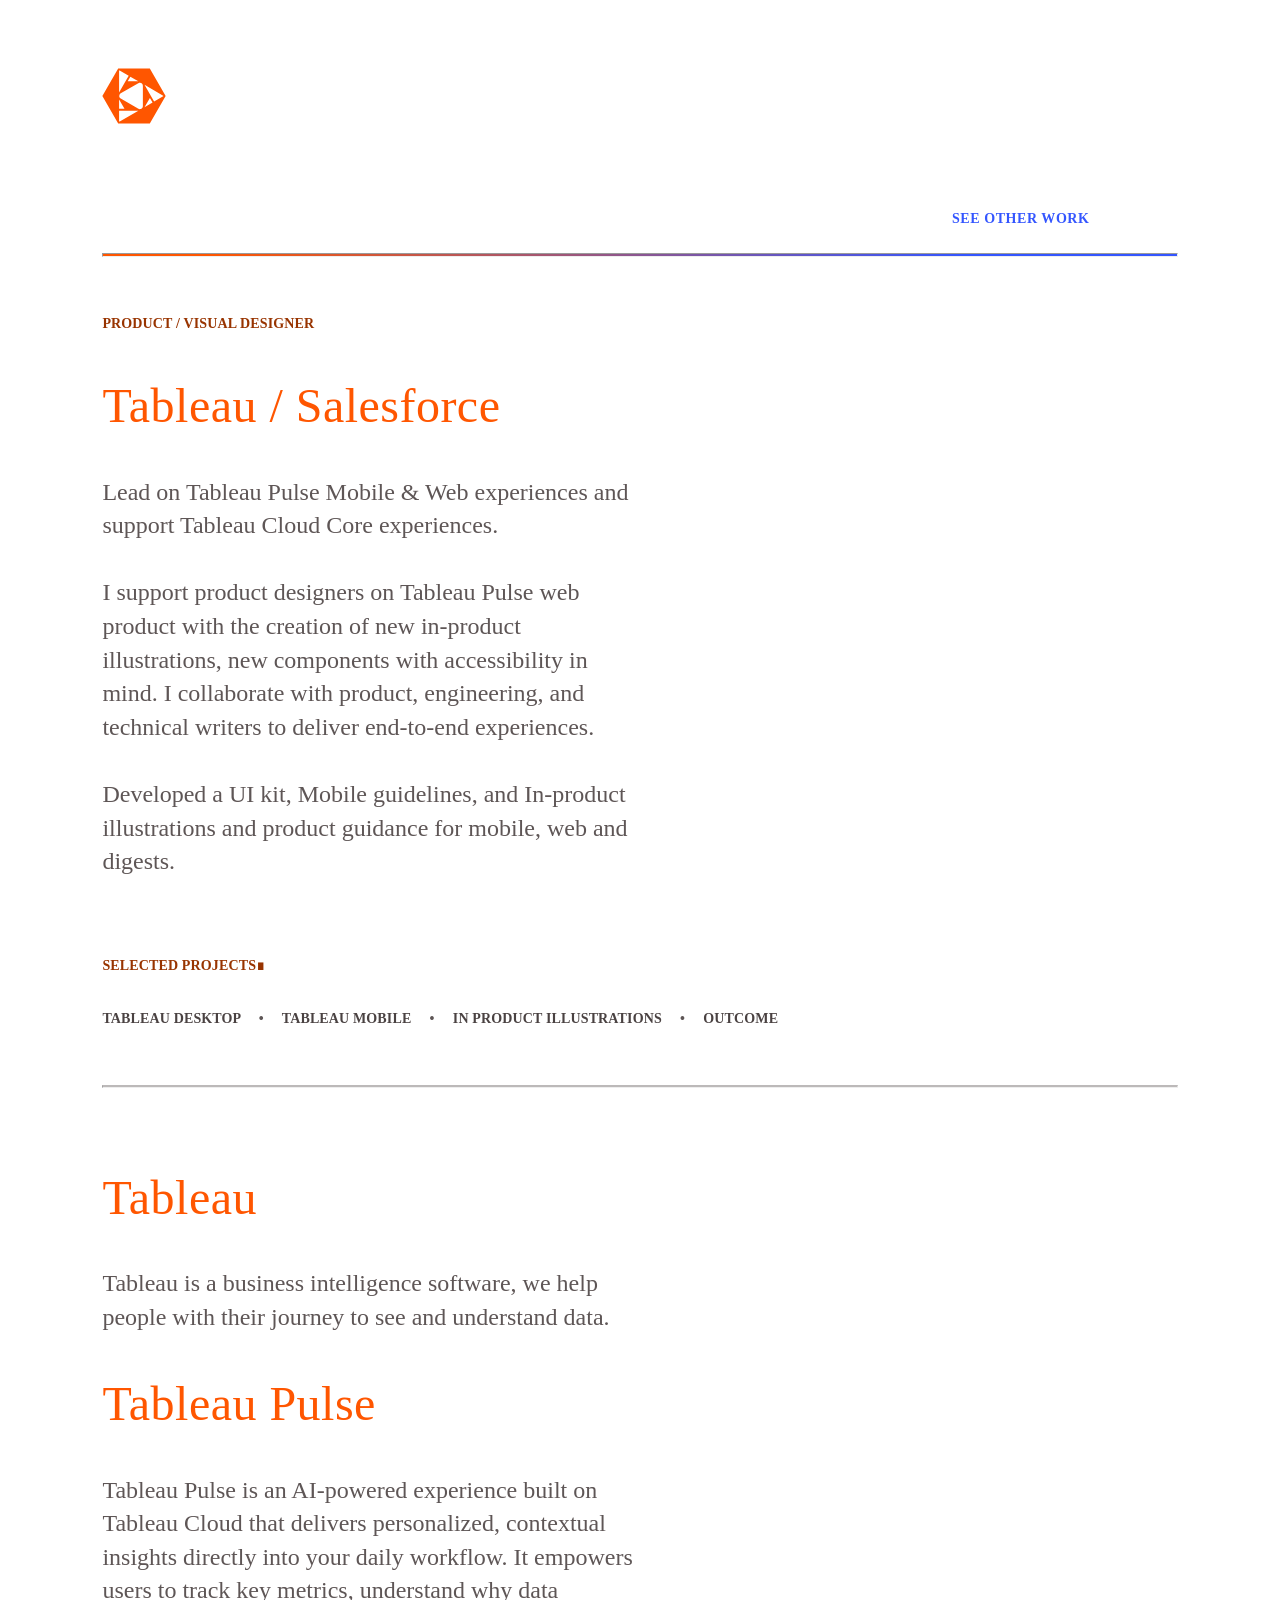
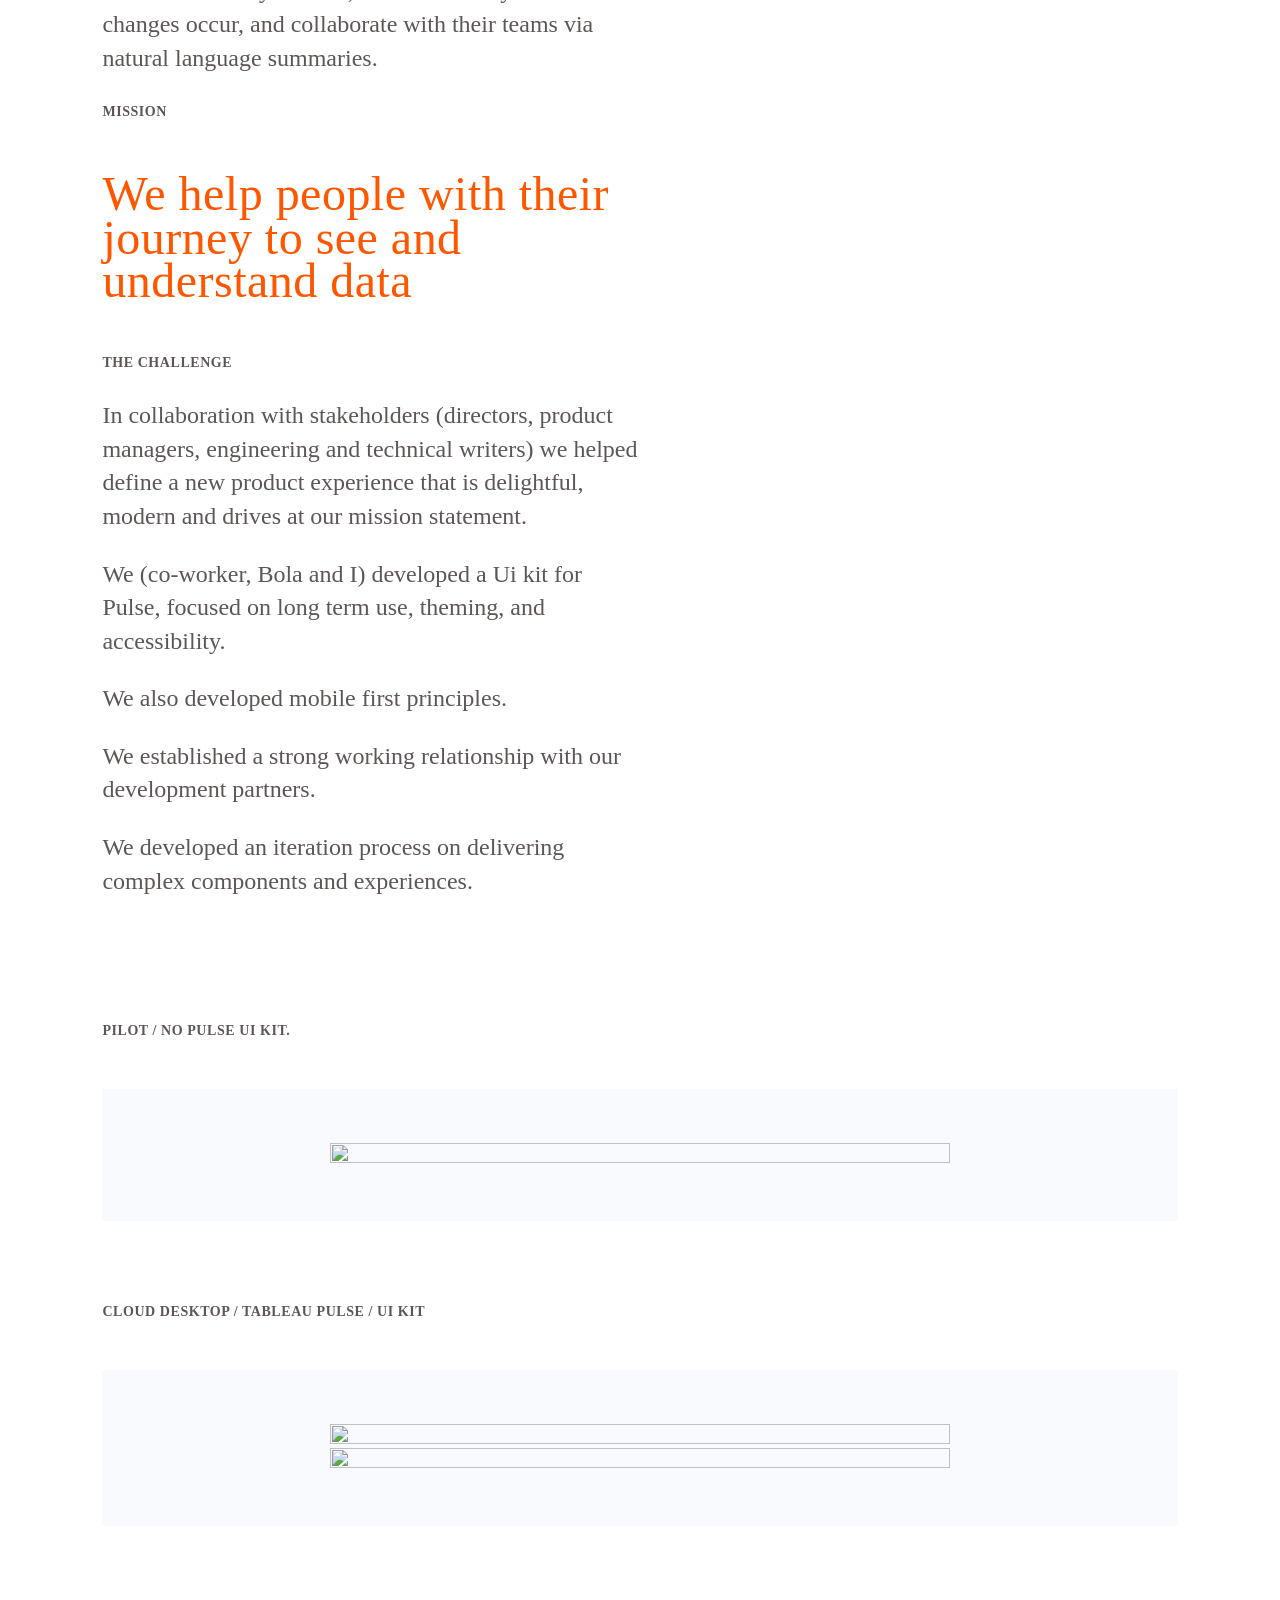
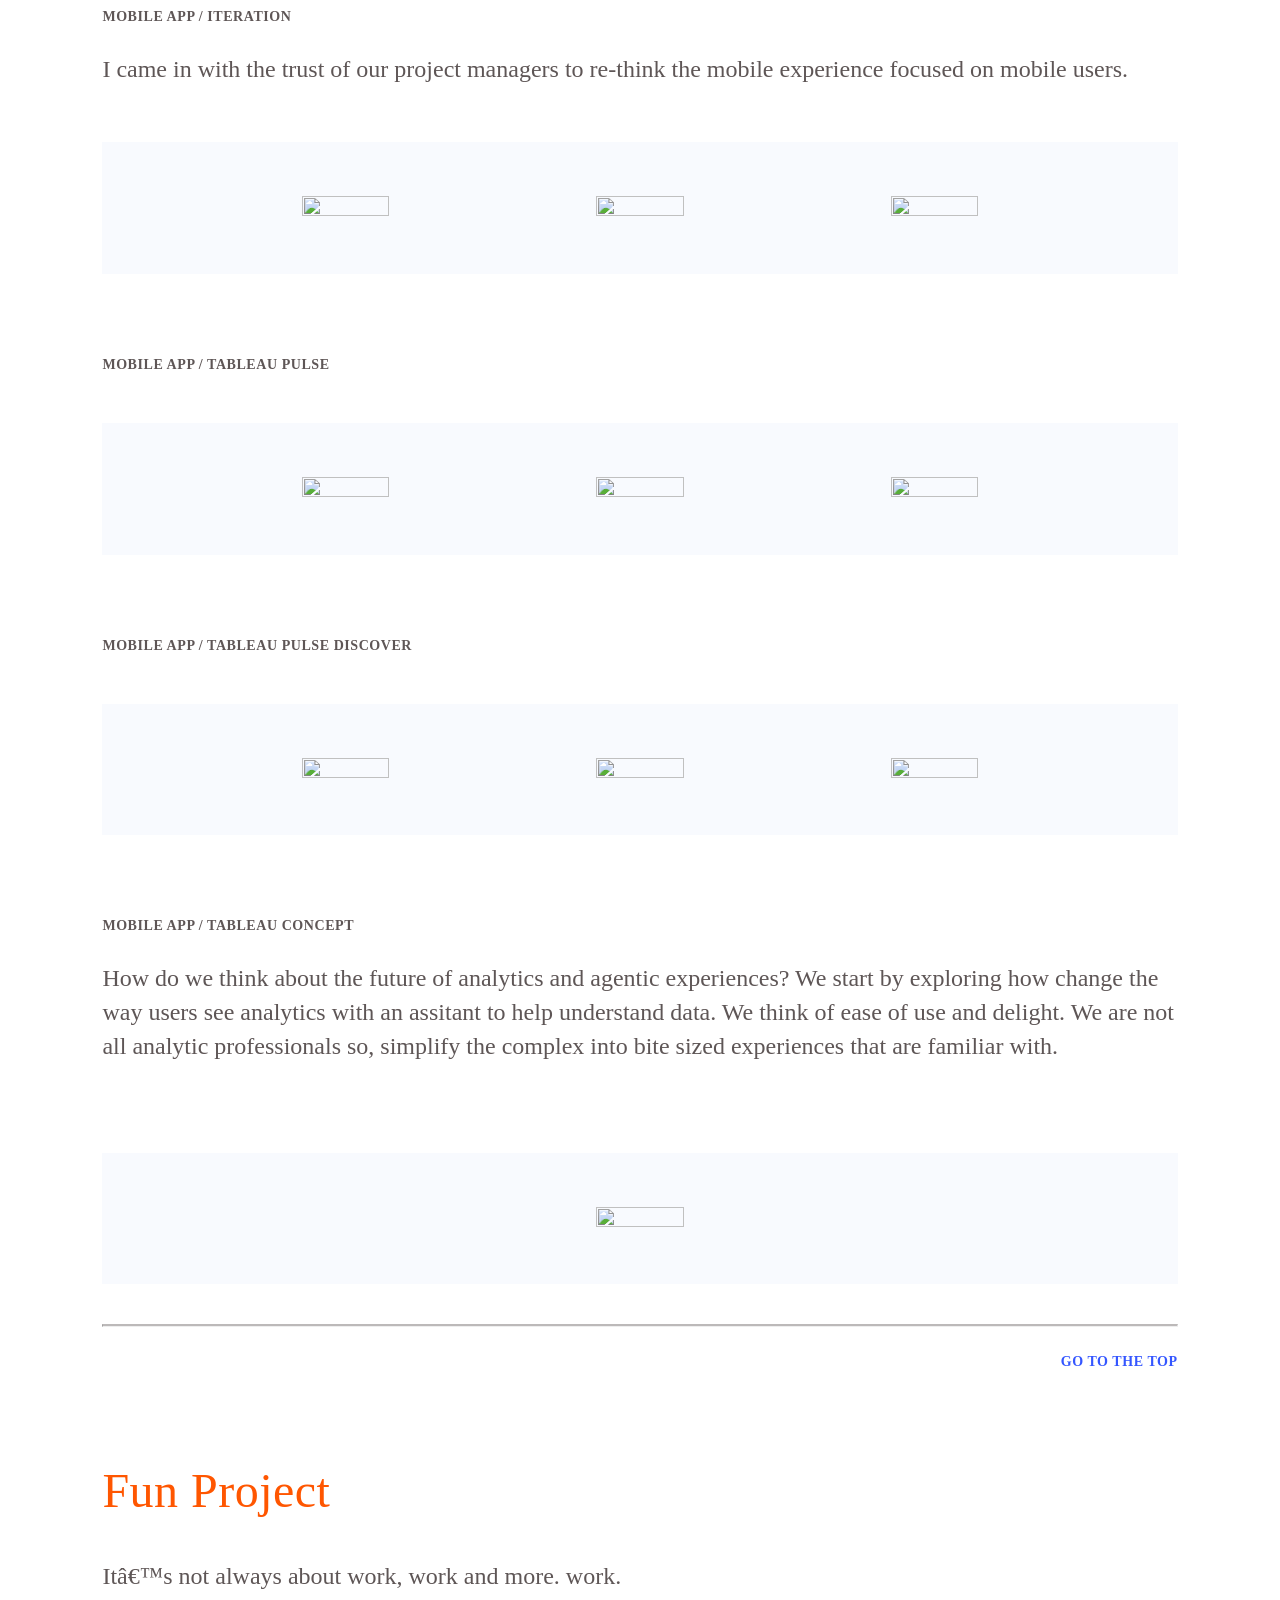
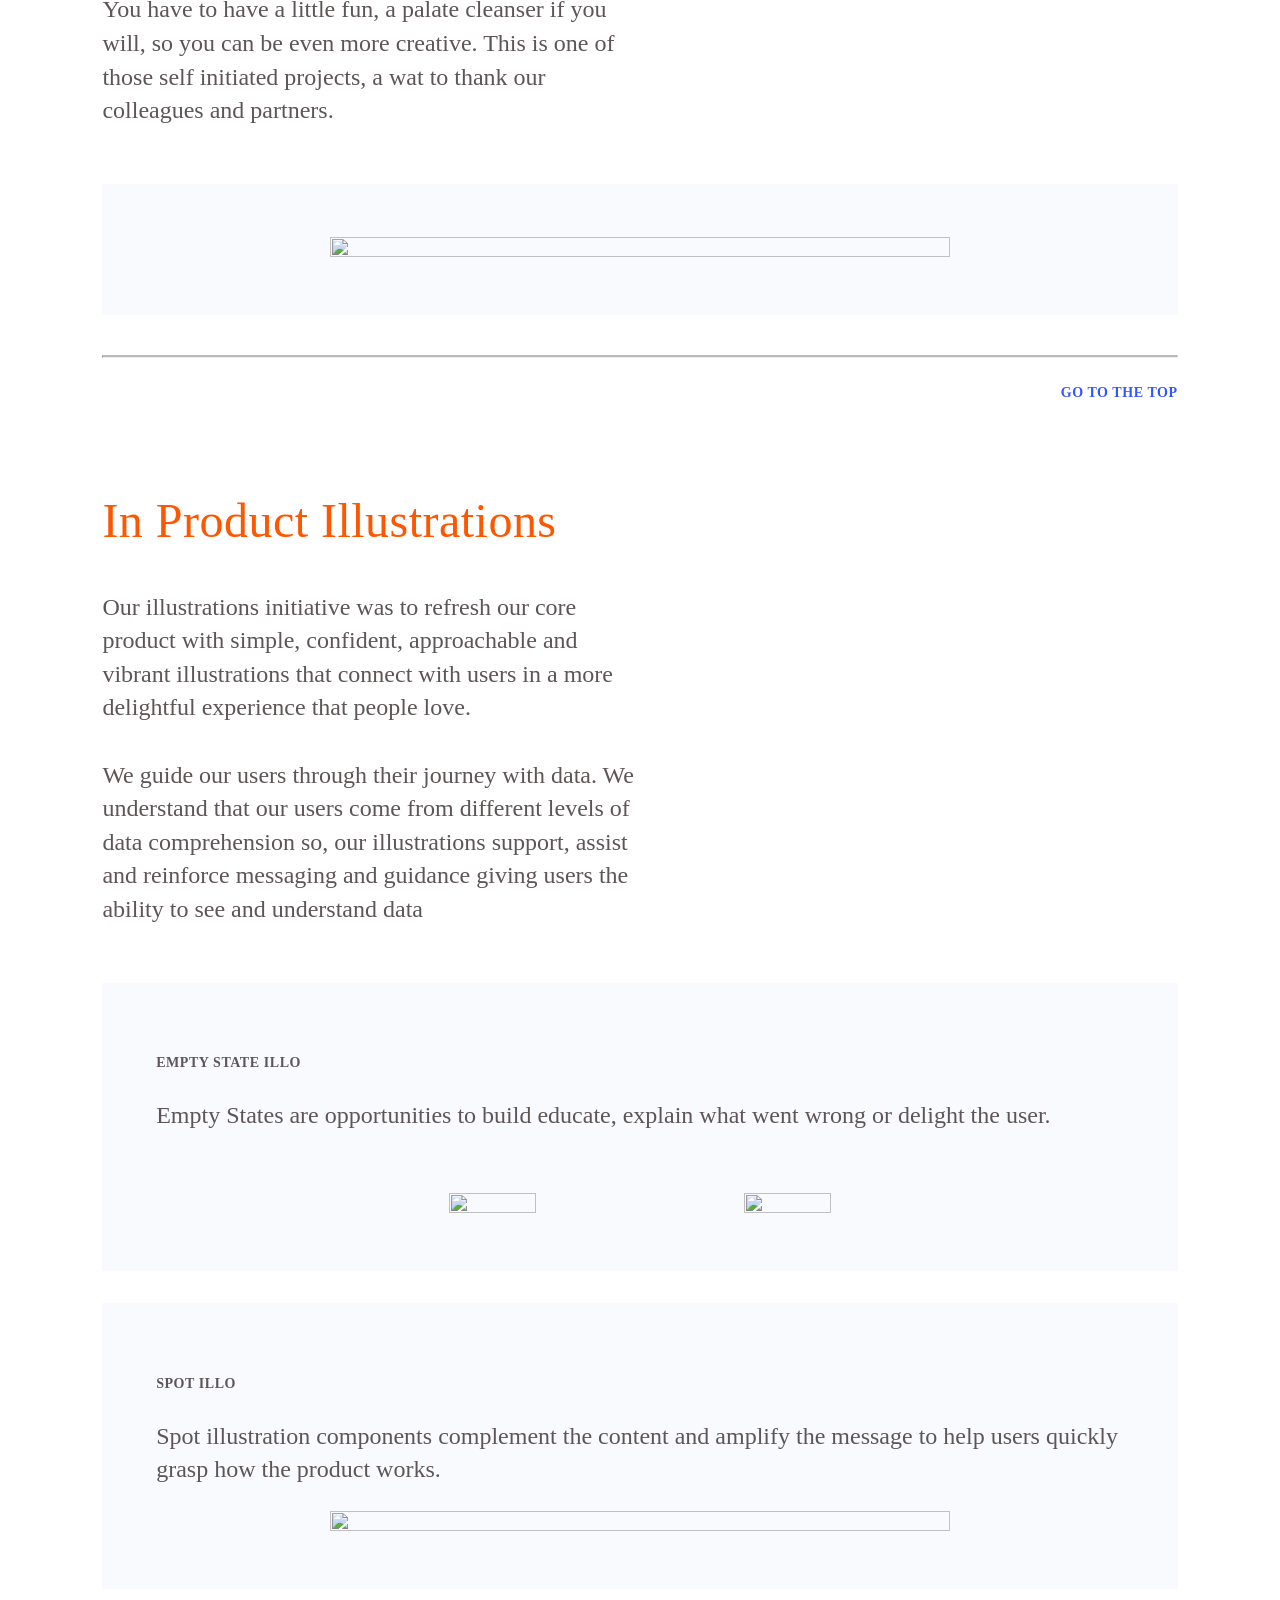
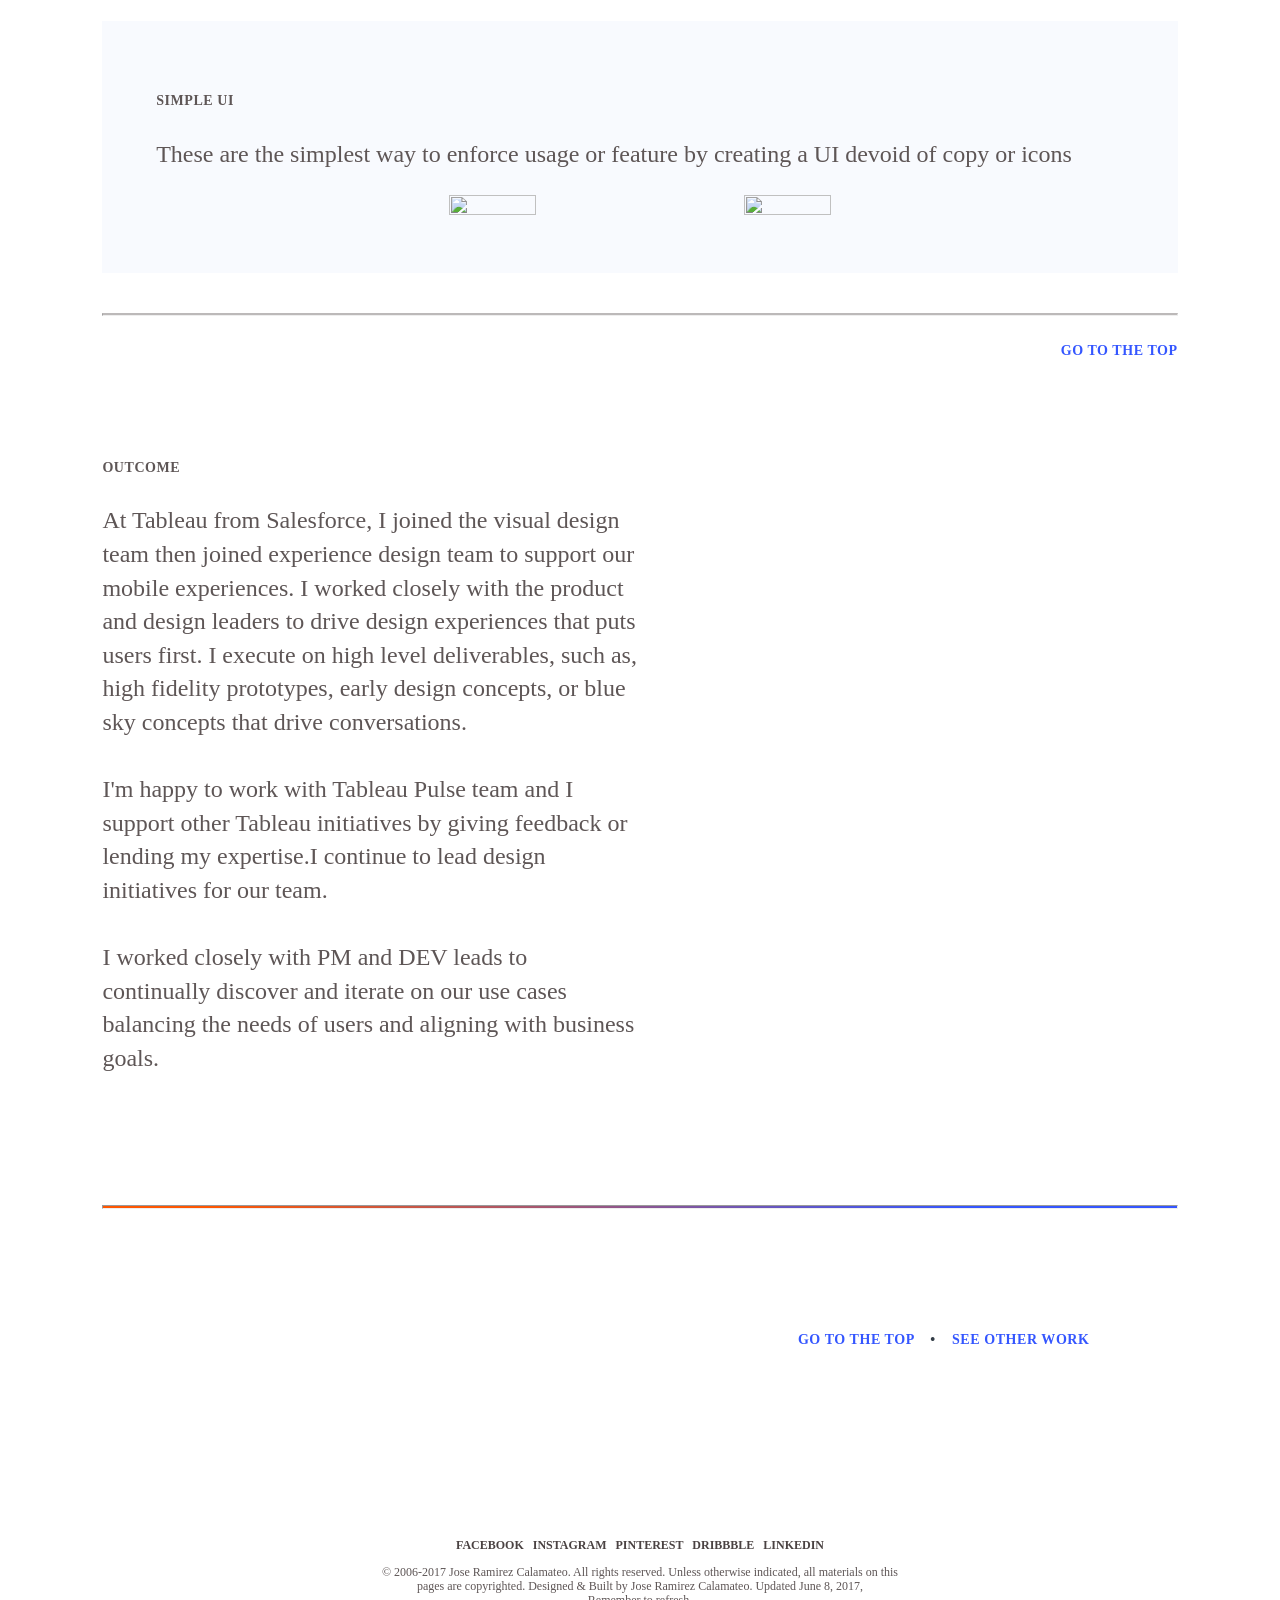
==== commit 8e6cac73: "Modified V1.9" ====
--- a/prod/work/Tableau/index.html
+++ b/prod/work/Tableau/index.html
@@ -22,8 +22,8 @@
 		
 	<link rel="shortcut icon" href="/img/favicon.ico">
 
-	<link rel="stylesheet" type="text/css" href="../../_src/css/MSTR-Layout.css">
-	<link rel="stylesheet" type="text/css" href="../../_src/css/MSTR-Style.css">
+	<link rel="stylesheet" type="text/css" href="../../src/css/MSTR-Layout.css">
+	<link rel="stylesheet" type="text/css" href="../../src/css/MSTR-Style.css">
 	<link href="https://fonts.googleapis.com/icon?family=Material+Icons" rel="stylesheet">              
 
 	<script src="https://use.typekit.net/wxu1sfd.js"></script>
@@ -49,7 +49,7 @@
 	<div class="col-xs-12 col-sm-12 col-md-12 col-lg-12 space-4">
 		<div class="col-xs-6 col-sm-6 col-md-6 col-lg-6">
 			<a href="http://www.nebulasf.com/">
-			<img class="logo" src="../../_assets/brand/21N4-COLOUR-PTR.svg" alt="Nebula"></a>
+			<img class="logo" src="../../assets/brand/21N4-COLOUR-PTR.svg" alt="Nebula"></a>
 		</div>    
 			
 		<div class="col-xs-4 col-md-6 col-lg-6">
@@ -206,7 +206,7 @@
 			<!-- PROJECT -->
 			<div class="col-xs-12 col-md-12 col-lg-12 space-bot2" style="background-color: rgb(248,250,254); padding: 5%;">
 				<center>
-				<img src="./_imgproj/UXD--OLD2.png" border="0" class="projimguxd">
+				<img src="./imgprojTAB/UXD--OLD2.png" border="0" class="projimguxd">
 				</center>
 			</div> 
 			<!-- PROJECT -->
@@ -220,8 +220,8 @@
 			<!-- PROJECT -->
 			<div class="col-xs-12 col-md-12 col-lg-12 space-bot2" style="background-color: rgb(248,250,254); padding: 5%;">
 				<center>
-				<img src="./_imgproj/UXD---Mock--1.png" border="0" class="projimguxd"><BR>
-				<img src="./_imgproj/UXD---Mock--2.png" border="0" class="projimguxd">
+				<img src="./imgprojTAB/UXD---Mock--1.png" border="0" class="projimguxd"><BR>
+				<img src="./imgprojTAB/UXD---Mock--2.png" border="0" class="projimguxd">
 				</center>
 			</div> 
 			<!-- PROJECT -->
@@ -240,9 +240,9 @@
 			<!-- PROJECT -->
 			<div class="col-xs-12 col-md-12 col-lg-12 space-bot2" style="background-color: rgb(248,250,254); padding: 5%;">
 				<center>
-				<img src="./_imgproj/UXM---1--Yeserday.png" border="0" class="projimguxm">
-				<img src="./_imgproj/UXM---1--MVP.png" border="0" class="projimguxm">
-			    <img src="./_imgproj/UXM---1--Today.png" border="0" class="projimguxm">
+				<img src="./imgprojTAB/UXM---1--Yeserday.png" border="0" class="projimguxm">
+				<img src="./imgprojTAB/UXM---1--MVP.png" border="0" class="projimguxm">
+			    <img src="./imgprojTAB/UXM---1--Today.png" border="0" class="projimguxm">
 				</center>
 			</div> 
 			<!-- PROJECT -->
@@ -256,9 +256,9 @@
 			<!-- PROJECT -->
 			<div class="col-xs-12 col-md-12 col-lg-12 space-bot2" style="background-color: rgb(248,250,254); padding: 5%;">
 				<center>
-				<img src="./_imgproj/UXM--Pulse--1.png" border="0" class="projimguxm">
-				<img src="./_imgproj/UXM--Pulse--2.png" border="0" class="projimguxm">
-				<img src="./_imgproj/UXM--Pulse--3.png" border="0" class="projimguxm">
+				<img src="./imgprojTAB/UXM--Pulse--1.png" border="0" class="projimguxm">
+				<img src="./imgprojTAB/UXM--Pulse--2.png" border="0" class="projimguxm">
+				<img src="./imgprojTAB/UXM--Pulse--3.png" border="0" class="projimguxm">
 				</center>
 			</div> 
 			<!-- PROJECT -->
@@ -272,9 +272,9 @@
 			<!-- PROJECT -->
 			<div class="col-xs-12 col-md-12 col-lg-12 space-bot2" style="background-color: rgb(248,250,254); padding: 5%;">
 				<center>
-				<img src="./_imgproj/UXM--Pulse--1.png" border="0" class="projimguxm">
-				<img src="./_imgproj/UXM--PulseDiscover--2.png" border="0" class="projimguxm">
-				<img src="./_imgproj/UXM--3.png" border="0" class="projimguxm">
+				<img src="./imgprojTAB/UXM--Pulse--1.png" border="0" class="projimguxm">
+				<img src="./imgprojTAB/UXM--PulseDiscover--2.png" border="0" class="projimguxm">
+				<img src="./imgprojTAB/UXM--3.png" border="0" class="projimguxm">
 				</center>
 			</div> 
 			<!-- PROJECT -->
@@ -297,7 +297,7 @@
 			<!-- PROJECT -->
 			<div class="col-xs-12 col-md-12 col-lg-12 space-bot2" style="background-color: rgb(248,250,254); padding: 5%;">
 				<center>
-				<img src="./_imgproj/UXM---Concept--1.png" border="0" class="projimguxm" >
+				<img src="./imgprojTAB/UXM---Concept--1.png" border="0" class="projimguxm" >
 				</center>
 			</div> 
 			<!-- PROJECT -->
@@ -360,7 +360,7 @@
 			<!-- PROJECT -->
 			<div class="col-xs-12 col-md-12 col-lg-12 space-bot2" style="background-color: rgb(248,250,254); padding: 5%;">
 				<center>
-				<img src="./_imgproj/PulseSticker-1.png" border="0" class="projimguxd">
+				<img src="./imgprojTAB/PulseSticker-1.png" border="0" class="projimguxd">
 				</center>
 			</div> 
 			<!-- PROJECT -->
@@ -431,8 +431,8 @@
 				</p>
 				<br><br>
 				<center>
-				<img src="./_imgproj/UXM--PulseIllo--1.png" border="0" class="projimguxm">
-				<img src="./_imgproj/UXM--PulseIllo--2.png" border="0" class="projimguxm">
+				<img src="./imgprojTAB/UXM--PulseIllo--1.png" border="0" class="projimguxm">
+				<img src="./imgprojTAB/UXM--PulseIllo--2.png" border="0" class="projimguxm">
 				</center>
 			</div> 
 			<!-- PROJECT -->
@@ -444,7 +444,7 @@
 				    Spot illustration components complement the content and amplify the message to help users quickly grasp how the product works.
 				</p>
 				<center>
-				<img src="./_imgproj/UIkit---illo--2.png" border="0" class="projimguxd">
+				<img src="./imgprojTAB/UIkit---illo--2.png" border="0" class="projimguxd">
 				</center>
 			</div> 
 			<!-- PROJECT -->
@@ -456,8 +456,8 @@
 				These are the simplest way to enforce usage or feature by creating a UI devoid of copy or icons
 				</p>
 				<center>
-				<img src="./_imgproj/UIkit---illo--3.png" border="0" class="projimguxm">
-				<img src="./_imgproj/UIkit---illo--4.png" border="0" class="projimguxm">
+				<img src="./imgprojTAB/UIkit---illo--3.png" border="0" class="projimguxm">
+				<img src="./imgprojTAB/UIkit---illo--4.png" border="0" class="projimguxm">
 				</center>
 			</div> 
 			<!-- PROJECT -->
--- a/prod/src/css/MSTR-Layout.css
+++ b/prod/src/css/MSTR-Layout.css
@@ -0,0 +1,983 @@
+ /*!
+ * Nebula v2.1.1 (http://www.nebulasf.com)
+ * Copyright 2004-2021 Jose Ramirez Calamateo.
+ * Licensed under Nebula
+ */
+
+/*! MSTR-Layout.css v3.0.0 | Nebula License | nebulasf.com/normal */
+
+/* GENERAL LAYOUT CSS */
+        
+        * {
+            -webkit-box-sizing: border-box;
+               -moz-box-sizing: border-box;
+                    box-sizing: border-box;
+        }
+          
+        body {
+            margin: 0;
+        }
+        
+       
+
+/* MOBILE CSS */					
+/* Large devices (desktops, 992px and up)*/
+
+    @media (min-width: 375px) {
+
+            .container {
+              width: 100%;
+            }
+        }
+        
+
+/* DESKTOP CSS */					
+/* Large devices (desktops, 992px and up)*/
+
+  @media (min-width: 1024px) {
+            .container {
+            width: 100%;
+
+            }
+        }
+
+
+/* MOBILE CSS */
+/* `md` applies to small devices (landscape phones, less than 768px)*/
+
+
+  @media (min-width: 375px) {
+
+        .container {
+            max-width: 100%;
+            padding-right: 24px;
+            padding-left: 24px;
+            margin-right: auto;
+            margin-left: auto;
+        }
+        .container-fluid {
+            max-width: 100%;
+            padding-right: 15px;
+            padding-left: 15px;
+            margin-right: auto;
+            margin-left: auto;
+        }        
+        
+        
+         
+     /* NEW PROJECT SIZE CSS */
+     
+        .projimguxd {
+              width: 100%;
+              height: 100%;
+              object-fit: cover;
+        }
+            
+        .projimguxm {
+              width: 100%;
+              height: 100%;
+              object-fit: cover;
+        }
+
+        .projimgother {
+              width: 100%;
+              height: 100%;
+              object-fit: cover;
+        }
+        
+     /* OLD PROJECT SIZE CSS */
+        
+         .proj-img {
+            width:100%;
+            border: 0;
+            align-items: center;   
+        }    
+        
+               
+        .projimg2 {
+            width:30%;
+            border: 0;
+            align-items: center;   
+        }
+        
+
+    /* CSS */
+    
+
+     	.home-hero{
+            width:100%;
+            height:600px;
+            margin:0;
+            padding:0px 0;
+            background-size:cover;
+            background-position:top center;
+            overflow:hidden;
+        }
+    
+        .project-hero{
+            width:100%;
+            height:600px;
+            margin:0;
+            padding:0px 0;
+            background-size:cover;
+            background-position:top center;
+            overflow:hidden;
+        }
+    
+        .project-hero.min {
+            height:auto !important;
+            background-color:transparent !important;
+            color:#f1592a !important;
+            padding:0 !important;
+        }
+
+    /* SPACING CSS */
+    
+        .space-top2{
+            margin-top:1.0em;
+        }    
+    
+        .space-top2{
+            margin-top:2.0em;
+        }
+        .space-top4{
+            margin-top:3.0em;
+        }
+    
+        .space-top6{
+            margin-top:4.0em;
+        }
+    
+        .space-top8{
+            margin-top:6.0em;
+        }
+    
+        .space-bot4{
+            margin-bottom:2.0em;
+        }
+    
+        .space-bot6{
+            margin-bottom:3.0em;
+        }
+    
+        .space-2 {
+            margin-top:1.0em;
+            margin-bottom:1.0em;
+        }
+        
+        .space-4 {
+            margin-top:2.0em;
+            margin-bottom:2.0em;
+        }
+        
+        .space-6 {
+            margin-top:3.0em;
+            margin-bottom:3.0em;
+        }
+
+    /* SPACING CSS */
+
+}
+
+
+/* DESKTOP CSS */					
+/* Large devices (desktops, 992px and up)*/
+
+  @media (min-width: 1024px) {
+	
+    	.ctr1 {
+            display: flex;
+            justify-content: center;
+            align-items: center;
+    	}
+      
+        .container {
+            max-width: 100%;
+            padding-right:8%;
+            padding-left: 8%;
+            margin-right: auto;
+            margin-left: auto;
+        }
+          
+        .container-fluid {
+            max-width: 100%;
+            padding-right: 15px;
+            padding-left: 15px;
+            margin-right: auto;
+            margin-left: auto;
+        }
+
+    /* NEW PROJECT SIZE CSS */
+    
+        .projimguxd {
+              width: 80%;
+              height: 80%;
+              object-fit: cover;
+        }
+            
+        .projimguxm {
+              width: 30%;
+              height: 30%;
+              object-fit: cover;
+        }
+         
+        .projimgother {
+              width: 60%;
+              height: 60%;
+              object-fit: cover;
+        }        
+        
+    /* OLD PROJECT SIZE CSS */        
+
+
+        .proj-img {
+            width:100%;
+            border: 0;
+            align-items: center;   
+        }
+        
+        .projimg2 {
+            width:30%;
+            border: 0;
+            align-items: center;   
+        }        
+
+    /* CSS */
+            
+        .home-hero{
+            width:100%;
+            height:600px;
+            margin:0;
+            padding:0px 0;
+            background-size:cover;
+            background-position:top center;
+            overflow:hidden;
+        }
+    
+        .project-hero{
+            width:100%;
+            height:600px;
+            margin:0;
+            padding:0px 0;
+            background-size:cover;
+            background-position:top center;
+            overflow:hidden;
+        }
+    
+        .home-hero.min {
+            height:auto !important;
+            background-color:transparent !important;
+            color:#f1592a !important;
+            padding:0 !important;
+            }
+
+    /* SPACING CSS */
+
+        .space-s25 {
+            margin-top:0.25em;
+        }
+    
+        .space-top1{
+            margin-top:1.0em;
+        }
+    
+        .space-top2{
+            margin-top:2.0em;
+        }
+    
+        .space-top4{
+            margin-top:4.0em;
+        }
+    
+        .space-top6{
+            margin-top:6.0em;
+        }
+    
+        .space-top8{
+            margin-top:8.0em;
+        }
+    
+        .space-bot1{
+            margin-bottom:1.0em;
+        }
+        
+        .space-bot2{
+            margin-bottom:2.0em;
+        }
+    
+        .space-bot4{
+            margin-bottom:4.0em;
+        }
+    
+        .space-bot6{
+            margin-bottom:6.0em;
+        }
+    
+        .space-2 {
+            margin-top:2.0em;
+            margin-bottom:2.0em;
+        }
+        
+        .space-4 {
+            margin-top:4.0em;
+            margin-bottom:4.0em;
+        }
+        
+        .space-6 {
+            margin-top:6.0em;
+            margin-bottom:6.0em;
+        }
+
+    /* SPACING CSS */
+
+}
+
+
+
+
+/* LAYBOUT CSS */					
+/* Large devices (desktops, 992px and up)*/
+
+ .col-xs-1, .col-sm-1, .col-md-1, .col-lg-1, .col-xs-2, .col-sm-2, .col-md-2, .col-lg-2, .col-xs-3, .col-sm-3, .col-md-3, .col-lg-3, .col-xs-4, .col-sm-4, .col-md-4, .col-lg-4, .col-xs-5, .col-sm-5, .col-md-5, .col-lg-5, .col-xs-6, .col-sm-6, .col-md-6, .col-lg-6, .col-xs-7, .col-sm-7, .col-md-7, .col-lg-7, .col-xs-8, .col-sm-8, .col-md-8, .col-lg-8, .col-xs-9, .col-sm-9, .col-md-9, .col-lg-9, .col-xs-10, .col-sm-10, .col-md-10, .col-lg-10, .col-xs-11, .col-sm-11, .col-md-11, .col-lg-11, .col-xs-12, .col-sm-12, .col-md-12, .col-lg-12 {
+    position: relative;
+    min-height: 1px;
+  }
+          .col-xs-1, .col-xs-2, .col-xs-3, .col-xs-4, .col-xs-5, .col-xs-6, .col-xs-7, .col-xs-8, .col-xs-9, .col-xs-10, .col-xs-11, .col-xs-12 {
+            float: left;
+          }
+          .col-xs-12 {
+            width: 100%;
+          }
+          .col-xs-11 {
+            width: 91.66666667%;
+          }
+          .col-xs-10 {
+            width: 83.33333333%;
+          }
+          .col-xs-9 {
+            width: 75%;
+          }
+          .col-xs-8 {
+            width: 66.66666667%;
+          }
+          .col-xs-7 {
+            width: 58.33333333%;
+          }
+          .col-xs-6 {
+            width: 50%;
+          }
+          .col-xs-5 {
+            width: 41.66666667%;
+          }
+          .col-xs-4 {
+            width: 33.33333333%;
+          }
+          .col-xs-3 {
+            width: 25%;
+          }
+          .col-xs-2 {
+            width: 16.66666667%;
+          }
+          .col-xs-1 {
+            width: 8.33333333%;
+          }
+          .col-xs-pull-12 {
+            right: 100%;
+          }
+          .col-xs-pull-11 {
+            right: 91.66666667%;
+          }
+          .col-xs-pull-10 {
+            right: 83.33333333%;
+          }
+          .col-xs-pull-9 {
+            right: 75%;
+          }
+          .col-xs-pull-8 {
+            right: 66.66666667%;
+          }
+          .col-xs-pull-7 {
+            right: 58.33333333%;
+          }
+          .col-xs-pull-6 {
+            right: 50%;
+          }
+          .col-xs-pull-5 {
+            right: 41.66666667%;
+          }
+          .col-xs-pull-4 {
+            right: 33.33333333%;
+          }
+          .col-xs-pull-3 {
+            right: 25%;
+          }
+          .col-xs-pull-2 {
+            right: 16.66666667%;
+          }
+          .col-xs-pull-1 {
+            right: 8.33333333%;
+          }
+          .col-xs-pull-0 {
+            right: 0;
+          }
+          .col-xs-push-12 {
+            left: 100%;
+          }
+          .col-xs-push-11 {
+            left: 91.66666667%;
+          }
+          .col-xs-push-10 {
+            left: 83.33333333%;
+          }
+          .col-xs-push-9 {
+            left: 75%;
+          }
+          .col-xs-push-8 {
+            left: 66.66666667%;
+          }
+          .col-xs-push-7 {
+            left: 58.33333333%;
+          }
+          .col-xs-push-6 {
+            left: 50%;
+          }
+          .col-xs-push-5 {
+            left: 41.66666667%;
+          }
+          .col-xs-push-4 {
+            left: 33.33333333%;
+          }
+          .col-xs-push-3 {
+            left: 25%;
+          }
+          .col-xs-push-2 {
+            left: 16.66666667%;
+          }
+          .col-xs-push-1 {
+            left: 8.33333333%;
+          }
+          .col-xs-push-0 {
+            left: 0;
+          }
+          .col-xs-offset-12 {
+            margin-left: 100%;
+          }
+          .col-xs-offset-11 {
+            margin-left: 91.66666667%;
+          }
+          .col-xs-offset-10 {
+            margin-left: 83.33333333%;
+          }
+          .col-xs-offset-9 {
+            margin-left: 75%;
+          }
+          .col-xs-offset-8 {
+            margin-left: 66.66666667%;
+          }
+          .col-xs-offset-7 {
+            margin-left: 58.33333333%;
+          }
+          .col-xs-offset-6 {
+            margin-left: 50%;
+          }
+          .col-xs-offset-5 {
+            margin-left: 41.66666667%;
+          }
+          .col-xs-offset-4 {
+            margin-left: 33.33333333%;
+          }
+          .col-xs-offset-3 {
+            margin-left: 25%;
+          }
+          .col-xs-offset-2 {
+            margin-left: 16.66666667%;
+          }
+          .col-xs-offset-1 {
+            margin-left: 8.33333333%;
+          }
+          .col-xs-offset-0 {
+            margin-left: 0;
+          }
+  
+  
+  @media (min-width: 375px) {
+    .col-sm-1, .col-sm-2, .col-sm-3, .col-sm-4, .col-sm-5, .col-sm-6, .col-sm-7, .col-sm-8, .col-sm-9, .col-sm-10, .col-sm-11, .col-sm-12 {
+      float: left;
+    }
+            .col-sm-12 {
+              width: 100%;
+            }
+            .col-sm-11 {
+              width: 91.66666667%;
+            }
+            .col-sm-10 {
+              width: 83.33333333%;
+            }
+            .col-sm-9 {
+              width: 75%;
+            }
+            .col-sm-8 {
+              width: 66.66666667%;
+            }
+            .col-sm-7 {
+              width: 58.33333333%;
+            }
+            .col-sm-6 {
+              width: 50%;
+            }
+            .col-sm-5 {
+              width: 41.66666667%;
+            }
+            .col-sm-4 {
+              width: 33.33333333%;
+            }
+            .col-sm-3 {
+              width: 25%;
+            }
+            .col-sm-2 {
+              width: 16.66666667%;
+            }
+            .col-sm-1 {
+              width: 8.33333333%;
+            }
+            .col-sm-pull-12 {
+              right: 100%;
+            }
+            .col-sm-pull-11 {
+              right: 91.66666667%;
+            }
+            .col-sm-pull-10 {
+              right: 83.33333333%;
+            }
+            .col-sm-pull-9 {
+              right: 75%;
+            }
+            .col-sm-pull-8 {
+              right: 66.66666667%;
+            }
+            .col-sm-pull-7 {
+              right: 58.33333333%;
+            }
+            .col-sm-pull-6 {
+              right: 50%;
+            }
+            .col-sm-pull-5 {
+              right: 41.66666667%;
+            }
+            .col-sm-pull-4 {
+              right: 33.33333333%;
+            }
+            .col-sm-pull-3 {
+              right: 25%;
+            }
+            .col-sm-pull-2 {
+              right: 16.66666667%;
+            }
+            .col-sm-pull-1 {
+              right: 8.33333333%;
+            }
+            .col-sm-pull-0 {
+              right: 0;
+            }
+            .col-sm-push-12 {
+              left: 100%;
+            }
+            .col-sm-push-11 {
+              left: 91.66666667%;
+            }
+            .col-sm-push-10 {
+              left: 83.33333333%;
+            }
+            .col-sm-push-9 {
+              left: 75%;
+            }
+            .col-sm-push-8 {
+              left: 66.66666667%;
+            }
+            .col-sm-push-7 {
+              left: 58.33333333%;
+            }
+            .col-sm-push-6 {
+              left: 50%;
+            }
+            .col-sm-push-5 {
+              left: 41.66666667%;
+            }
+            .col-sm-push-4 {
+              left: 33.33333333%;
+            }
+            .col-sm-push-3 {
+              left: 25%;
+            }
+            .col-sm-push-2 {
+              left: 16.66666667%;
+            }
+            .col-sm-push-1 {
+              left: 8.33333333%;
+            }
+            .col-sm-push-0 {
+              left: 0;
+            }
+            .col-sm-offset-12 {
+              margin-left: 100%;
+            }
+            .col-sm-offset-11 {
+              margin-left: 91.66666667%;
+            }
+            .col-sm-offset-10 {
+              margin-left: 83.33333333%;
+            }
+            .col-sm-offset-9 {
+              margin-left: 75%;
+            }
+            .col-sm-offset-8 {
+              margin-left: 66.66666667%;
+            }
+            .col-sm-offset-7 {
+              margin-left: 58.33333333%;
+            }
+            .col-sm-offset-6 {
+              margin-left: 50%;
+            }
+            .col-sm-offset-5 {
+              margin-left: 41.66666667%;
+            }
+            .col-sm-offset-4 {
+              margin-left: 33.33333333%;
+            }
+            .col-sm-offset-3 {
+              margin-left: 25%;
+            }
+            .col-sm-offset-2 {
+              margin-left: 16.66666667%;
+            }
+            .col-sm-offset-1 {
+              margin-left: 8.33333333%;
+            }
+            .col-sm-offset-0 {
+              margin-left: 0;
+            }
+  }
+  
+  
+  @media (min-width: 1024px) {
+    .col-md-1, .col-md-2, .col-md-3, .col-md-4, .col-md-5, .col-md-6, .col-md-7, .col-md-8, .col-md-9, .col-md-10, .col-md-11, .col-md-12 {
+      float: left;
+    }
+            .col-md-12 {
+              width: 100%;
+            }
+            .col-md-11 {
+              width: 91.66666667%;
+            }
+            .col-md-10 {
+              width: 83.33333333%;
+            }
+            .col-md-9 {
+              width: 75%;
+            }
+            .col-md-8 {
+              width: 66.66666667%;
+            }
+            .col-md-7 {
+              width: 58.33333333%;
+            }
+            .col-md-6 {
+              width: 50%;
+            }
+            .col-md-5 {
+              width: 41.66666667%;
+            }
+            .col-md-4 {
+              width: 33.33333333%;
+            }
+            .col-md-3 {
+              width: 25%;
+            }
+            .col-md-2 {
+              width: 16.66666667%;
+            }
+            .col-md-1 {
+              width: 8.33333333%;
+            }
+            .col-md-pull-12 {
+              right: 100%;
+            }
+            .col-md-pull-11 {
+              right: 91.66666667%;
+            }
+            .col-md-pull-10 {
+              right: 83.33333333%;
+            }
+            .col-md-pull-9 {
+              right: 75%;
+            }
+            .col-md-pull-8 {
+              right: 66.66666667%;
+            }
+            .col-md-pull-7 {
+              right: 58.33333333%;
+            }
+            .col-md-pull-6 {
+              right: 50%;
+            }
+            .col-md-pull-5 {
+              right: 41.66666667%;
+            }
+            .col-md-pull-4 {
+              right: 33.33333333%;
+            }
+            .col-md-pull-3 {
+              right: 25%;
+            }
+            .col-md-pull-2 {
+              right: 16.66666667%;
+            }
+            .col-md-pull-1 {
+              right: 8.33333333%;
+            }
+            .col-md-pull-0 {
+              right: 0;
+            }
+            .col-md-push-12 {
+              left: 100%;
+            }
+            .col-md-push-11 {
+              left: 91.66666667%;
+            }
+            .col-md-push-10 {
+              left: 83.33333333%;
+            }
+            .col-md-push-9 {
+              left: 75%;
+            }
+            .col-md-push-8 {
+              left: 66.66666667%;
+            }
+            .col-md-push-7 {
+              left: 58.33333333%;
+            }
+            .col-md-push-6 {
+              left: 50%;
+            }
+            .col-md-push-5 {
+              left: 41.66666667%;
+            }
+            .col-md-push-4 {
+              left: 33.33333333%;
+            }
+            .col-md-push-3 {
+              left: 25%;
+            }
+            .col-md-push-2 {
+              left: 16.66666667%;
+            }
+            .col-md-push-1 {
+              left: 8.33333333%;
+            }
+            .col-md-push-0 {
+              left: 0;
+            }
+            .col-md-offset-12 {
+              margin-left: 100%;
+            }
+            .col-md-offset-11 {
+              margin-left: 91.66666667%;
+            }
+            .col-md-offset-10 {
+              margin-left: 83.33333333%;
+            }
+            .col-md-offset-9 {
+              margin-left: 75%;
+            }
+            .col-md-offset-8 {
+              margin-left: 66.66666667%;
+            }
+            .col-md-offset-7 {
+              margin-left: 58.33333333%;
+            }
+            .col-md-offset-6 {
+              margin-left: 50%;
+            }
+            .col-md-offset-5 {
+              margin-left: 41.66666667%;
+            }
+            .col-md-offset-4 {
+              margin-left: 33.33333333%;
+            }
+            .col-md-offset-3 {
+              margin-left: 25%;
+            }
+            .col-md-offset-2 {
+              margin-left: 16.66666667%;
+            }
+            .col-md-offset-1 {
+              margin-left: 8.33333333%;
+            }
+            .col-md-offset-0 {
+              margin-left: 0;
+            }
+  }
+  
+  
+  @media (min-width: 1200px) {
+    .col-lg-1, .col-lg-2, .col-lg-3, .col-lg-4, .col-lg-5, .col-lg-6, .col-lg-7, .col-lg-8, .col-lg-9, .col-lg-10, .col-lg-11, .col-lg-12 {
+      float: left;
+    }
+            .col-lg-12 {
+              width: 100%;
+            }
+            .col-lg-11 {
+              width: 91.66666667%;
+            }
+            .col-lg-10 {
+              width: 83.33333333%;
+            }
+            .col-lg-9 {
+              width: 75%;
+            }
+            .col-lg-8 {
+              width: 66.66666667%;
+            }
+            .col-lg-7 {
+              width: 58.33333333%;
+            }
+            .col-lg-6 {
+              width: 50%;
+            }
+            .col-lg-5 {
+              width: 41.66666667%;
+            }
+            .col-lg-4 {
+              width: 33.33333333%;
+            }
+            .col-lg-3 {
+              width: 25%;
+            }
+            .col-lg-2 {
+              width: 16.66666667%;
+            }
+            .col-lg-1 {
+              width: 8.33333333%;
+            }
+            .col-lg-pull-12 {
+              right: 100%;
+            }
+            .col-lg-pull-11 {
+              right: 91.66666667%;
+            }
+            .col-lg-pull-10 {
+              right: 83.33333333%;
+            }
+            .col-lg-pull-9 {
+              right: 75%;
+            }
+            .col-lg-pull-8 {
+              right: 66.66666667%;
+            }
+            .col-lg-pull-7 {
+              right: 58.33333333%;
+            }
+            .col-lg-pull-6 {
+              right: 50%;
+            }
+            .col-lg-pull-5 {
+              right: 41.66666667%;
+            }
+            .col-lg-pull-4 {
+              right: 33.33333333%;
+            }
+            .col-lg-pull-3 {
+              right: 25%;
+            }
+            .col-lg-pull-2 {
+              right: 16.66666667%;
+            }
+            .col-lg-pull-1 {
+              right: 8.33333333%;
+            }
+            .col-lg-pull-0 {
+              right: 0;
+            }
+            .col-lg-push-12 {
+              left: 100%;
+            }
+            .col-lg-push-11 {
+              left: 91.66666667%;
+            }
+            .col-lg-push-10 {
+              left: 83.33333333%;
+            }
+            .col-lg-push-9 {
+              left: 75%;
+            }
+            .col-lg-push-8 {
+              left: 66.66666667%;
+            }
+            .col-lg-push-7 {
+              left: 58.33333333%;
+            }
+            .col-lg-push-6 {
+              left: 50%;
+            }
+            .col-lg-push-5 {
+              left: 41.66666667%;
+            }
+            .col-lg-push-4 {
+              left: 33.33333333%;
+            }
+            .col-lg-push-3 {
+              left: 25%;
+            }
+            .col-lg-push-2 {
+              left: 16.66666667%;
+            }
+            .col-lg-push-1 {
+              left: 8.33333333%;
+            }
+            .col-lg-push-0 {
+              left: 0;
+            }
+            .col-lg-offset-12 {
+              margin-left: 100%;
+            }
+            .col-lg-offset-11 {
+              margin-left: 91.66666667%;
+            }
+            .col-lg-offset-10 {
+              margin-left: 83.33333333%;
+            }
+            .col-lg-offset-9 {
+              margin-left: 75%;
+            }
+            .col-lg-offset-8 {
+              margin-left: 66.66666667%;
+            }
+            .col-lg-offset-7 {
+              margin-left: 58.33333333%;
+            }
+            .col-lg-offset-6 {
+              margin-left: 50%;
+            }
+            .col-lg-offset-5 {
+              margin-left: 41.66666667%;
+            }
+            .col-lg-offset-4 {
+              margin-left: 33.33333333%;
+            }
+            .col-lg-offset-3 {
+              margin-left: 25%;
+            }
+            .col-lg-offset-2 {
+              margin-left: 16.66666667%;
+            }
+            .col-lg-offset-1 {
+              margin-left: 8.33333333%;
+            }
+            .col-lg-offset-0 {
+              margin-left: 0;
+            }
+      
+  }
+  
+  
--- a/prod/src/css/MSTR-Style.css
+++ b/prod/src/css/MSTR-Style.css
@@ -0,0 +1,488 @@
+/*!
+ * Nebula v2.1.1 (http://www.nebulasf.com)
+ * Copyright 2004-2021 Jose Ramirez Calamateo.
+ * Licensed under Nebula
+ */
+
+/*! MSTR-Style.css v3.0.0 | Nebula License | nebulasf.com/normal */
+
+    
+/* 
+==================================================
+*/
+/* Master CSS */
+
+        *::selection { color:rgb(255,255,255); background:rgb(90,90,90);}
+        html {height:100%;background:rgb(255,255,255);}
+        
+        body { font-family:"mrs-eaves", serif; color:rgb(51,61,71);}
+        p {font-family:"mrs-eaves", serif; color:rgb(51,61,71);}
+        
+        
+        /* Unvisited link */
+        /* Visited link */
+        a:link, a:visited {
+            color:rgb(5,25,62);
+            text-decoration:none;
+        }
+        
+        /* Mouse over link */
+        /* Selected Link */
+        a:hover, a:active {
+            color:rgb(232,104,50);
+            text-decoration:none;
+        }
+        
+        /* Links on Dark Backgrounds */
+        a.light:link {color:rgb(242,244,255);}
+        a.light:visited {color:rgb(242,244,255);}
+        a.light:hover {color:rgb(32,38,46,1);}
+        
+        /* Links on light Backgrounds */
+        a.dark:link {color:rgb(74,66,66);}
+        a.dark:visited {color:rgb(74,66,66);;}
+        a.dark:hover {color:rgb(255,86,0);}
+        
+        /* Links on light Backgrounds */
+        a.accent-right:link {color:rgb(52,86,255);}
+        a.accent-right:visited {color:rgb(52,86,255);}
+        a.accent-right:hover {color:rgb(255,86,0);}
+        
+    
+/* 
+==================================================
+*/
+/* Background Gradient */
+
+
+        #gradient {
+            height: auto;
+            background: orange; /* For browsers that do not support gradients */    
+            background: -webkit-linear-gradient(left top, rgba(52,86,255,1) 10%, rgba(255,86,0,1) 80%); /* For Safari 5.1 to 6.0 */
+            background: -o-linear-gradient(bottom right, rgba(52,86,255,1) 10%, rgba(255,86,0,1) 80%); /* For Opera 11.1 to 12.0 */
+            background: -moz-linear-gradient(bottom right, rgba(52,86,255,1) 10%, rgba(255,86,0,1) 80%); /* For Firefox 3.6 to 15 */
+            background: linear-gradient(to bottom right, rgba(52,86,255,1) 10%, rgba(255,86,0,1) 80%); /* Standard syntax (must be last) */
+        }
+    
+/* 
+==================================================
+*/
+ /* Master CSS */
+        
+        .logo {
+            height:64px;
+            float: left;
+            vertical-align: middle;
+        }
+        
+        .ornament {width:70px;}
+        
+        .ctr {text-align:center;}
+        
+        .ctrcenter {
+            text-align: center;    
+            justify-content: center;
+            align-items: center;
+        }
+        
+        .alignitem1 {  
+            text-align: center;    
+            justify-content: center;
+            align-items: center;
+        }
+        
+        .alignitem2 {text-align:center;}
+        
+        
+        .material-icons.md { 
+            font-size: 20px;
+            vertical-align:bottom;
+        }
+
+    
+/* 
+==================================================
+*/
+/* Product Image Size */
+
+    
+/* 
+==================================================
+*/
+/* COLOR */
+/* COLOR FOR TYPE */
+
+
+
+        .accent {color:rgb(255,86,0);}
+        .accentLight {color:rgb(255,120,50);}
+        .accentDark {color:rgb(152,52,0);}
+        
+        .accentLeft {color:rgb(255,86,0);}
+        .accentRight {color:rgb(52,86,255);}
+        
+        .light {color:rgb(255,255,255);}
+        .lighter {color:rgb(255,255,255);}
+        .darklight {color:rgb(122,116,116);}
+        .dark {color:rgb(94,86,86);}
+        .darker {color:rgb(54,46,46);}
+        
+        /* COLOR */
+        
+        /* Orange: rgb(232,104,50)*/
+        /* White:  rgb(255,255,255)*/
+        /* Grey:   rgb(90,90,90)*/
+        /* Light Blue: rgb(75,177,228) */
+        
+        /* Licorice 100:   rgb(160,170,180) */
+        /* Licorice 200:   rgb(124,133,144) */
+        /* Licorice 300:   rgb(94,106,116) */
+        /* Licorice 400:   rgb(74,84,96) */
+        /* Licorice 500:   rgb(52,62,72) */
+        /* Licorice 600:   rgb(32,38,46) */
+        
+        /* Cappuccino 100:   rgb(122,116,116) */
+        /* Cappuccino 200:   rgb(112,104,105) */
+        /* Cappuccino 300:   rgb(94,86,86) */
+        /* Cappuccino 400:   rgb(74,66,66) */
+        /* Cappuccino 500:   rgb(54,46,46) */
+        /* Cappuccino 600:   rgb(36,32,32) */
+        
+        
+        /* Orange 100: rgb(255,186,154)*/
+        /* Orange 200: rgb(255,154,102)*/
+        /* Orange 300: rgb(255,120,50)*/
+        /* Orange 400: rgb(255,86,0)*/
+        /* Orange 500: rgb(204,68,0)*/
+        /* Orange 500: rgb(152,52,0)*/
+        
+        /* Blue 50:   rgb(242,244,255) */
+        /* Blue 100:   rgb(204,212,255) */
+        /* Blue 200:   rgb(178,190,255) */
+        /* Blue 300:   rgb(128,148,255) */
+        /* Blue 400:   rgb(102,126,255) */
+        /* Blue 500:   rgb(52,86,255) */
+        /* Blue 600:   rgb(46,76,230) */
+        /* Blue 700:   rgb(42,68,204) */
+        /* Blue 800:   rgb(32,52,152) */
+        /* Blue 900:   rgba(26,42,128,1) */
+        
+    
+/* 
+==================================================
+*/
+
+/* TYPEFACE */
+
+    .sans-serif {font-family: ff-meta-web-pro;}
+    .serif {font-family:"mrs-eaves";}
+
+/* 
+==================================================
+*/
+
+
+/* TYPOGRAPHY */
+
+    .designer {
+        font-size:14px;
+        line-height:120%;
+        letter-spacing:0.06em;
+        font-weight:bold;
+        text-transform:uppercase;
+        text-align:right;
+        vertical-align: middle;
+    }
+
+    .title {
+        font-size:14px;
+        line-height:140%;
+        letter-spacing:0.04em;
+        font-weight:bold;
+        text-transform:uppercase;
+        vertical-align: middle;
+    }
+
+    .title-1 {
+        font-size:16px;
+        line-height:120%;
+        letter-spacing:0.06em;
+        font-weight:bold;
+        text-transform:uppercase;
+        vertical-align: middle;
+    }
+
+    .title-2 {
+        font-size:28px;
+        line-height:120%;
+        letter-spacing:0.02em;
+    }
+
+    .subtitle {
+        font-size:14px;
+        line-height:140%;
+        letter-spacing:0.02em;
+        vertical-align: middle;
+    }    
+
+    .subtitle-1 {
+        font-size:28px;
+        line-height:120%;
+        letter-spacing:0.04em;
+        vertical-align: middle;
+    }
+
+
+    .headline {
+        font-size:14px;
+        line-height:120%;
+        letter-spacing:0.06em;
+        font-weight:bold;
+        text-transform:uppercase;
+        vertical-align: middle;
+    }
+
+    .body {
+        font-size: 16px;
+        line-height:140%;
+        font-style: normal;
+    }
+
+    .body-1 {
+        font-size:28px;
+        line-height:110%;
+        letter-spacing:0.02em;
+    }
+
+    .body-2 {
+        font-size:46px;
+        line-height:120%;
+        font-style: normal;
+    }
+
+    .caption {
+        font-size:12px;
+        line-height:120%;
+        font-style: normal;
+    }
+
+    .social-media {
+        font-size:12px;
+        line-height:120%;
+        font-weight:bold;
+        text-transform:uppercase;
+        font-style: normal;
+    }
+    .copyright {
+        font-size:12px;
+        line-height:120%;
+        font-style: normal;
+    }
+
+
+/* 
+==================================================
+*/
+
+/* PROJECT PAGES STYLES */
+/* COLOR FOR PROJECT PAGE & TYPE */
+
+    hr.dark {border-top: 2px solid rgba(122,116,116,50%);}
+    hr.accent {border-top: 1.5px solid rgb(255,154,102);}
+    hr.colour-lg {
+        background: linear-gradient(45deg, rgba(255,86,0,1) 10%, rgba(52,86,255,1) 80%);
+        height: 4px;
+    }
+
+    hr.colour-sm {
+        background: linear-gradient(45deg, rgba(255,86,0,1) 10%, rgba(52,86,255,1) 80%);
+        height: 2px;
+    }
+
+
+/* 
+==================================================
+*/
+/* HOME CARD */
+
+    .projCard-title {
+        font-size:46px;
+        line-height:90%;
+        letter-spacing:0.01em;
+        vertical-align: middle;
+    }
+
+    .projCard-subtitle {
+        font-size:14px;
+        line-height:90%;
+        letter-spacing:0.04em;
+        font-weight:bold;
+        text-transform:uppercase;
+        vertical-align: middle;
+    }
+
+    /* PROJECT PAGE */
+
+    .ProjPage-title {
+        font-size:64px;
+        line-height:90%;
+        letter-spacing: 0.01em;
+        vertical-align: middle;
+    }
+
+    .ProjPage-subtitle {
+        font-size:48px;
+        line-height:80%;
+        letter-spacing: 0.01em;
+        vertical-align: middle;
+    }
+
+    .ProjPage-Type{
+        font-size:14px;
+        line-height:180%;
+        letter-spacing:0.01em;
+        font-weight:bold;
+        text-transform:uppercase;
+        vertical-align: middle;
+    }
+    
+    
+    .ProjPage-Role {
+        font-size:14px;
+        line-height:90%;
+        letter-spacing:0.01em;
+        font-weight:bold;
+        vertical-align: middle;
+    }
+
+    .ProjPage-body {
+        font-size: 24px;
+        line-height:140%;
+        font-style: normal;
+    }
+
+    .ProjPage-Caption {
+        font-size:14px;
+        line-height:120%;
+        letter-spacing:0.02em;
+        font-style: normal;
+        font-weight:bold;
+    }
+    
+    
+/* 
+==================================================
+*/
+
+/* MOBILE CSS */
+/* `md` applies to small devices (landscape phones, less than 768px)*/
+
+
+@media (min-width: 375px) {
+
+     
+    .ctr {text-align:left;}
+    .ctrcenter {
+        text-align: center;    
+        justify-content: center;
+        align-items: center;
+    }
+
+    .alignitem1 {float:right;}
+    .alignitem2 {float:left;}
+
+    .title {
+        font-size:14px;
+        line-height:180%;
+        letter-spacing:0.04em;
+        font-weight:bold;
+        text-transform:uppercase;
+    }
+
+    .title-2 {
+        font-size:46px;
+        line-height:90%;
+        letter-spacing:0.01em;
+        vertical-align: middle;
+    }    
+
+    .body-1 {
+        font-size:26px;
+        line-height:110%;
+        letter-spacing:0.02em;
+        text-align: left;
+    }
+        
+    .body-2 {
+        font-size:26px;
+        line-height:120%;
+        font-style: normal;
+        text-align: left;
+    }
+
+    .subtitle-1 {
+        font-size:26px;
+        line-height:120%;
+        letter-spacing:0.04em;
+        vertical-align: middle;
+
+    }
+ 
+    /* PROJECT PAGES STYLES */
+
+    /* HOME CARD */
+
+    .projCard-title {
+        font-size:46px;
+        line-height:90%;
+        letter-spacing:0.01em;
+        vertical-align: middle;
+    }    
+
+    .project-title {
+        font-size:28px;
+        line-height:90%;
+        letter-spacing:0.01em;
+        vertical-align: middle;
+    }
+    
+
+    .project-subtitle {
+        font-size:14px;
+        line-height:90%;
+        letter-spacing:0.04em;
+        font-weight:bold;
+        text-transform:uppercase;
+        vertical-align: middle;
+    }
+
+    .project-space {
+        margin-top:1.0em;
+        margin-bottom:1.0em;
+    }
+    
+    /* PROJECT PAGE */
+
+    .ProjPage-title {
+        font-size:48px;
+        line-height:90%;
+        letter-spacing: 0.01em;
+        vertical-align: middle;
+    }
+
+    .ProjPage-subtitle {
+        font-size:48px;
+        line-height:80%;
+        letter-spacing: 0.01em;
+        vertical-align: middle;
+    }
+    
+
+}
+
+
+/* 
+==================================================
+*/
+
+
